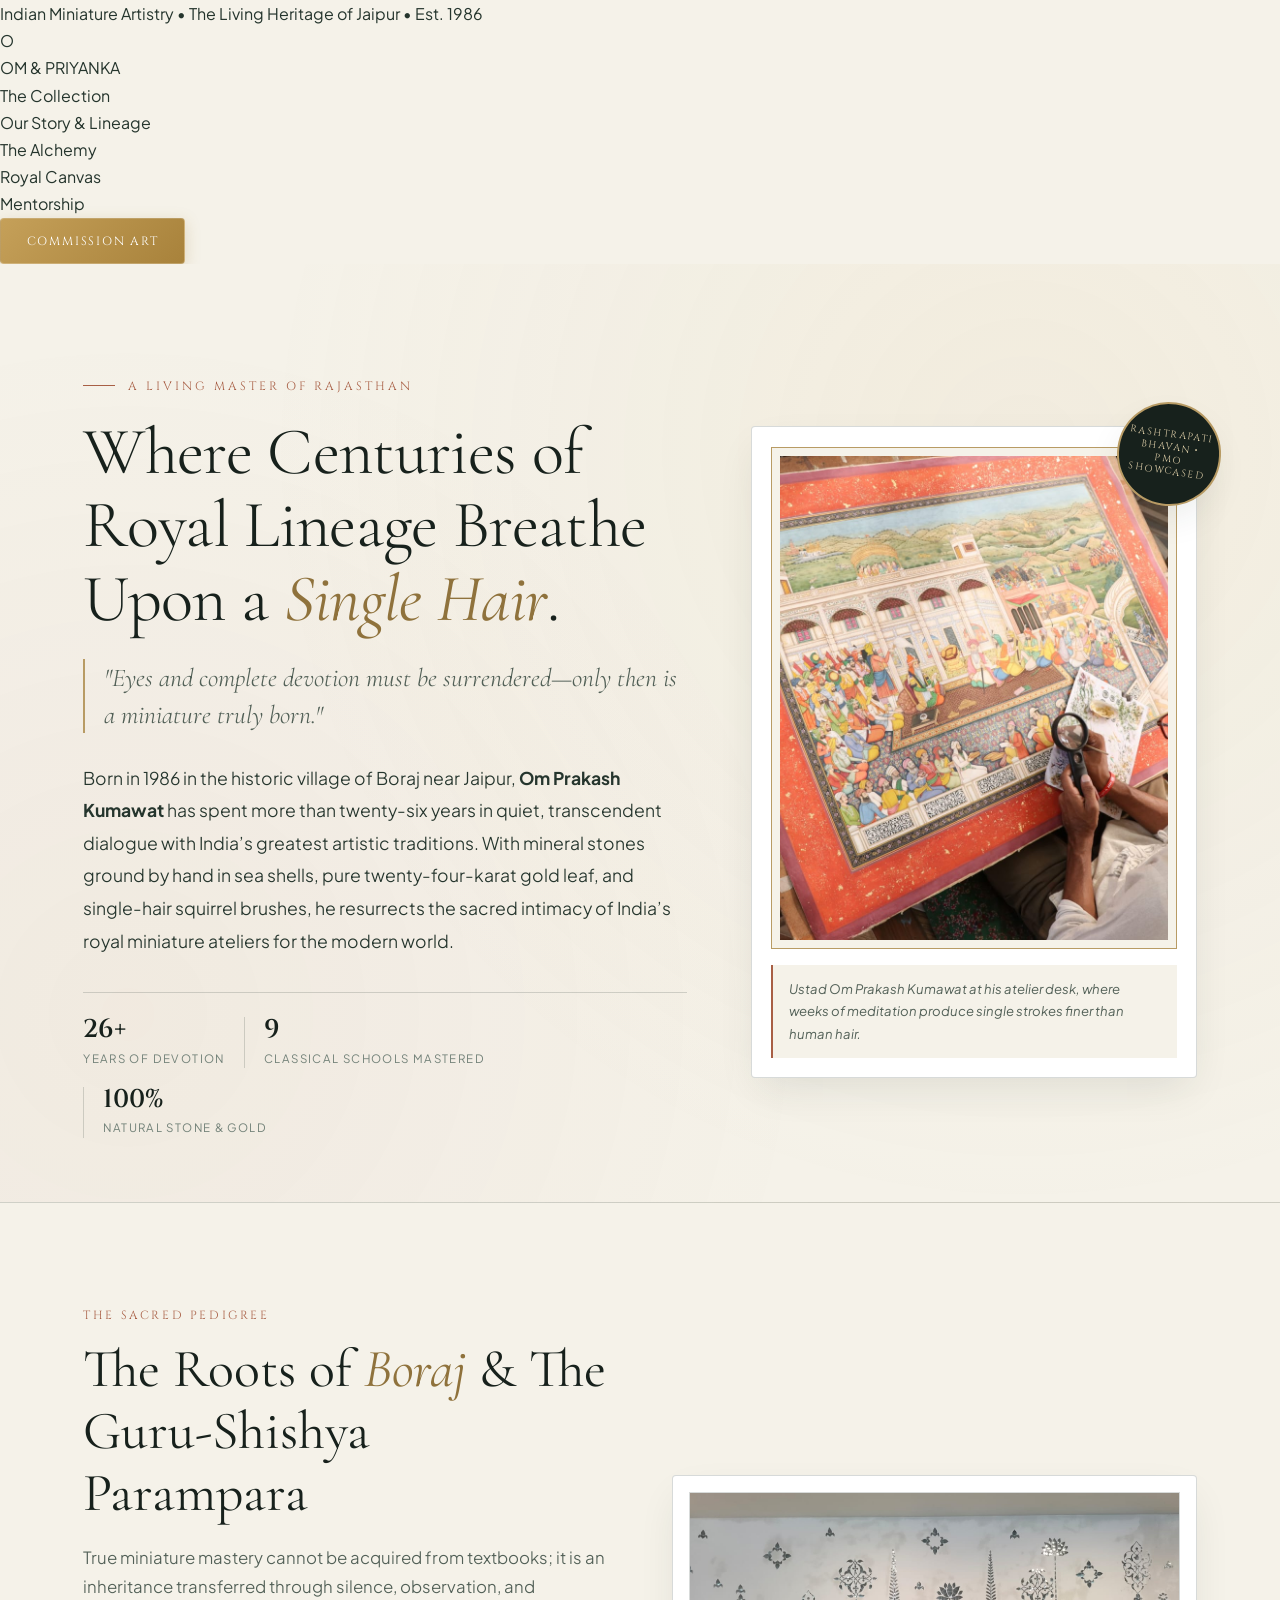
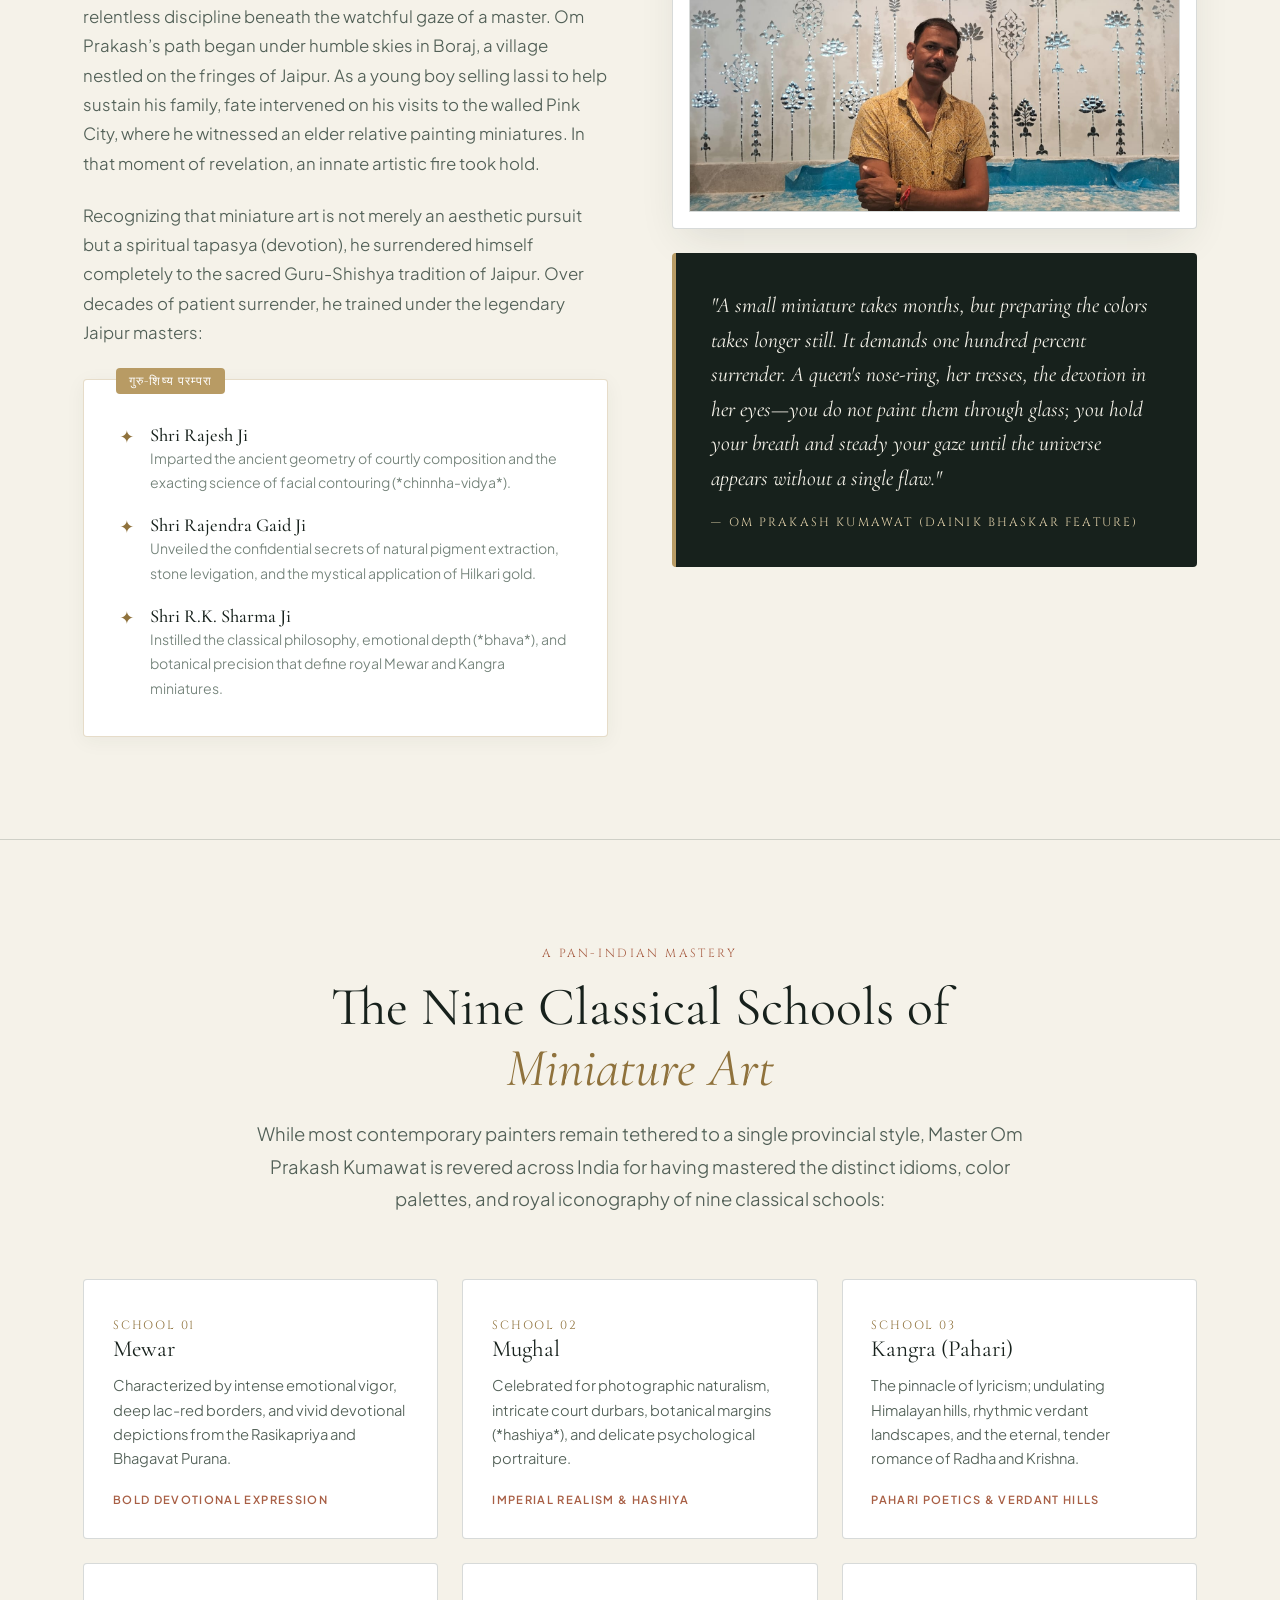
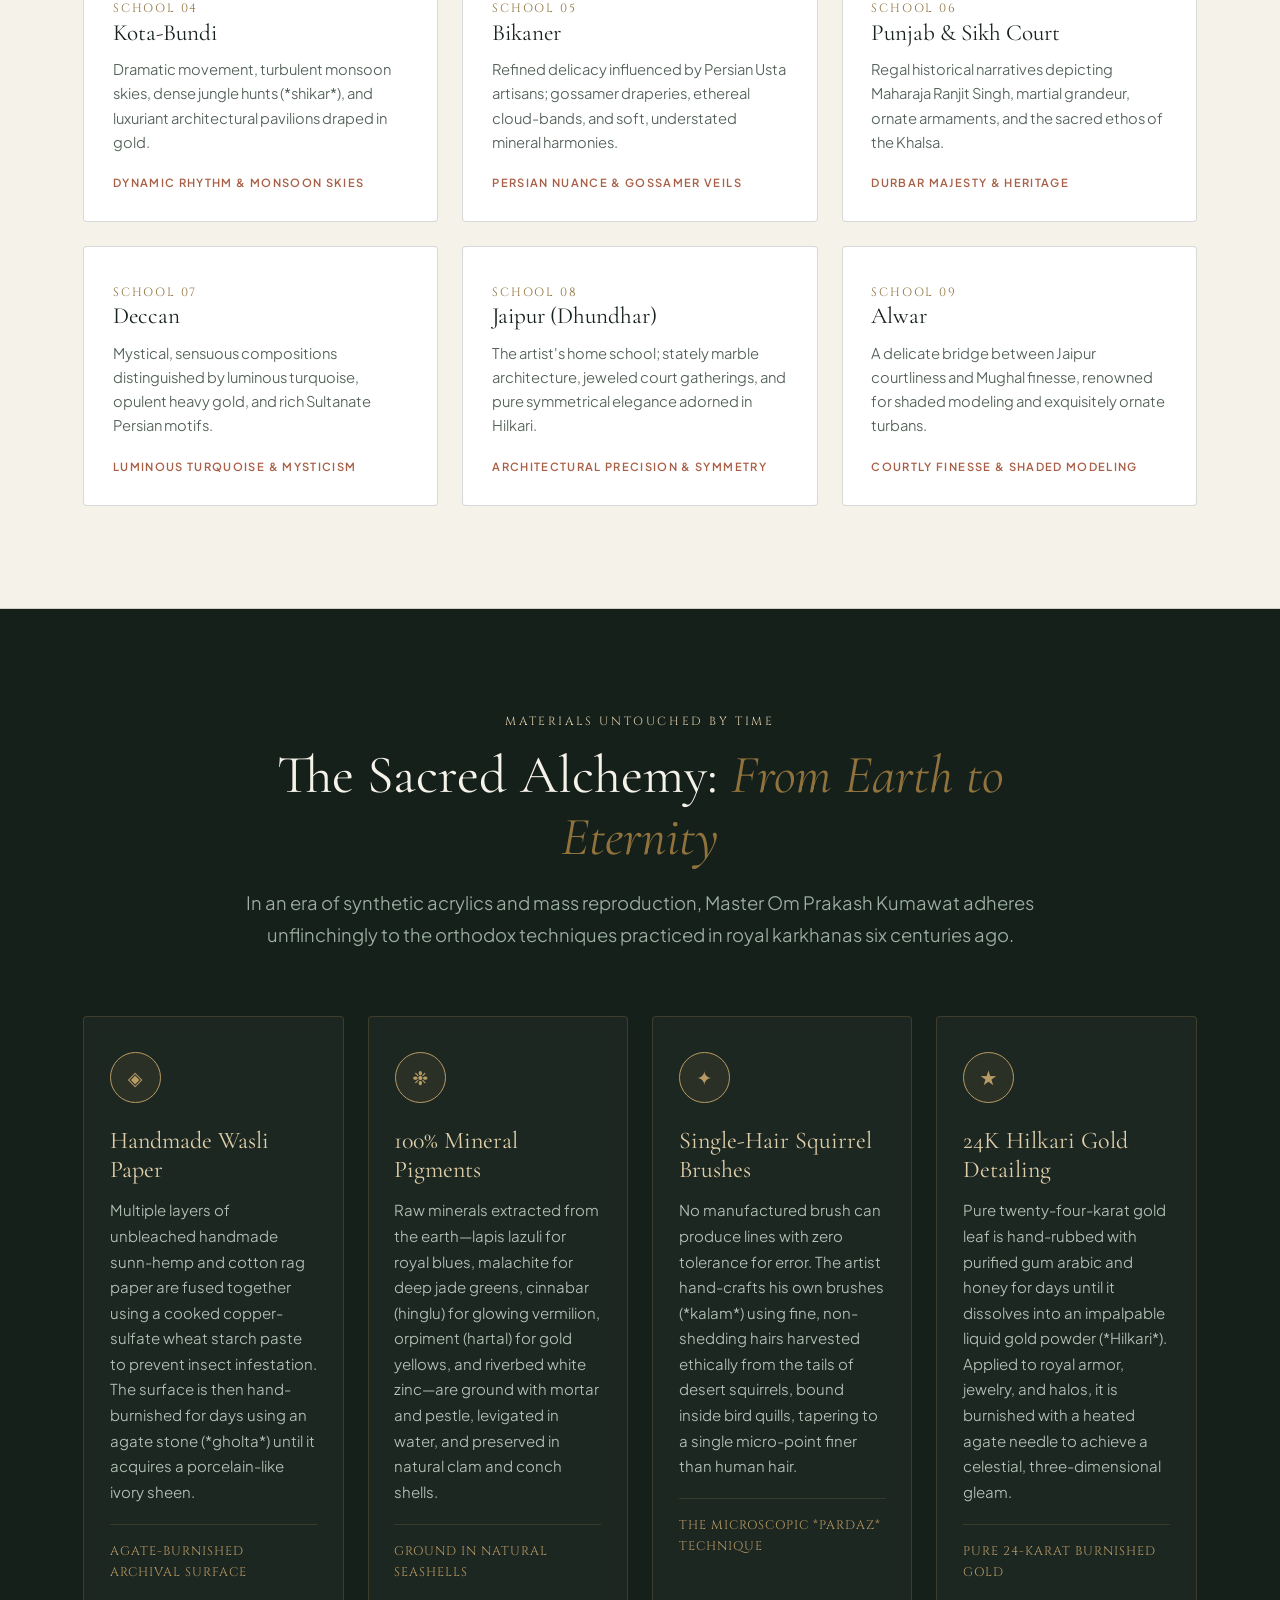
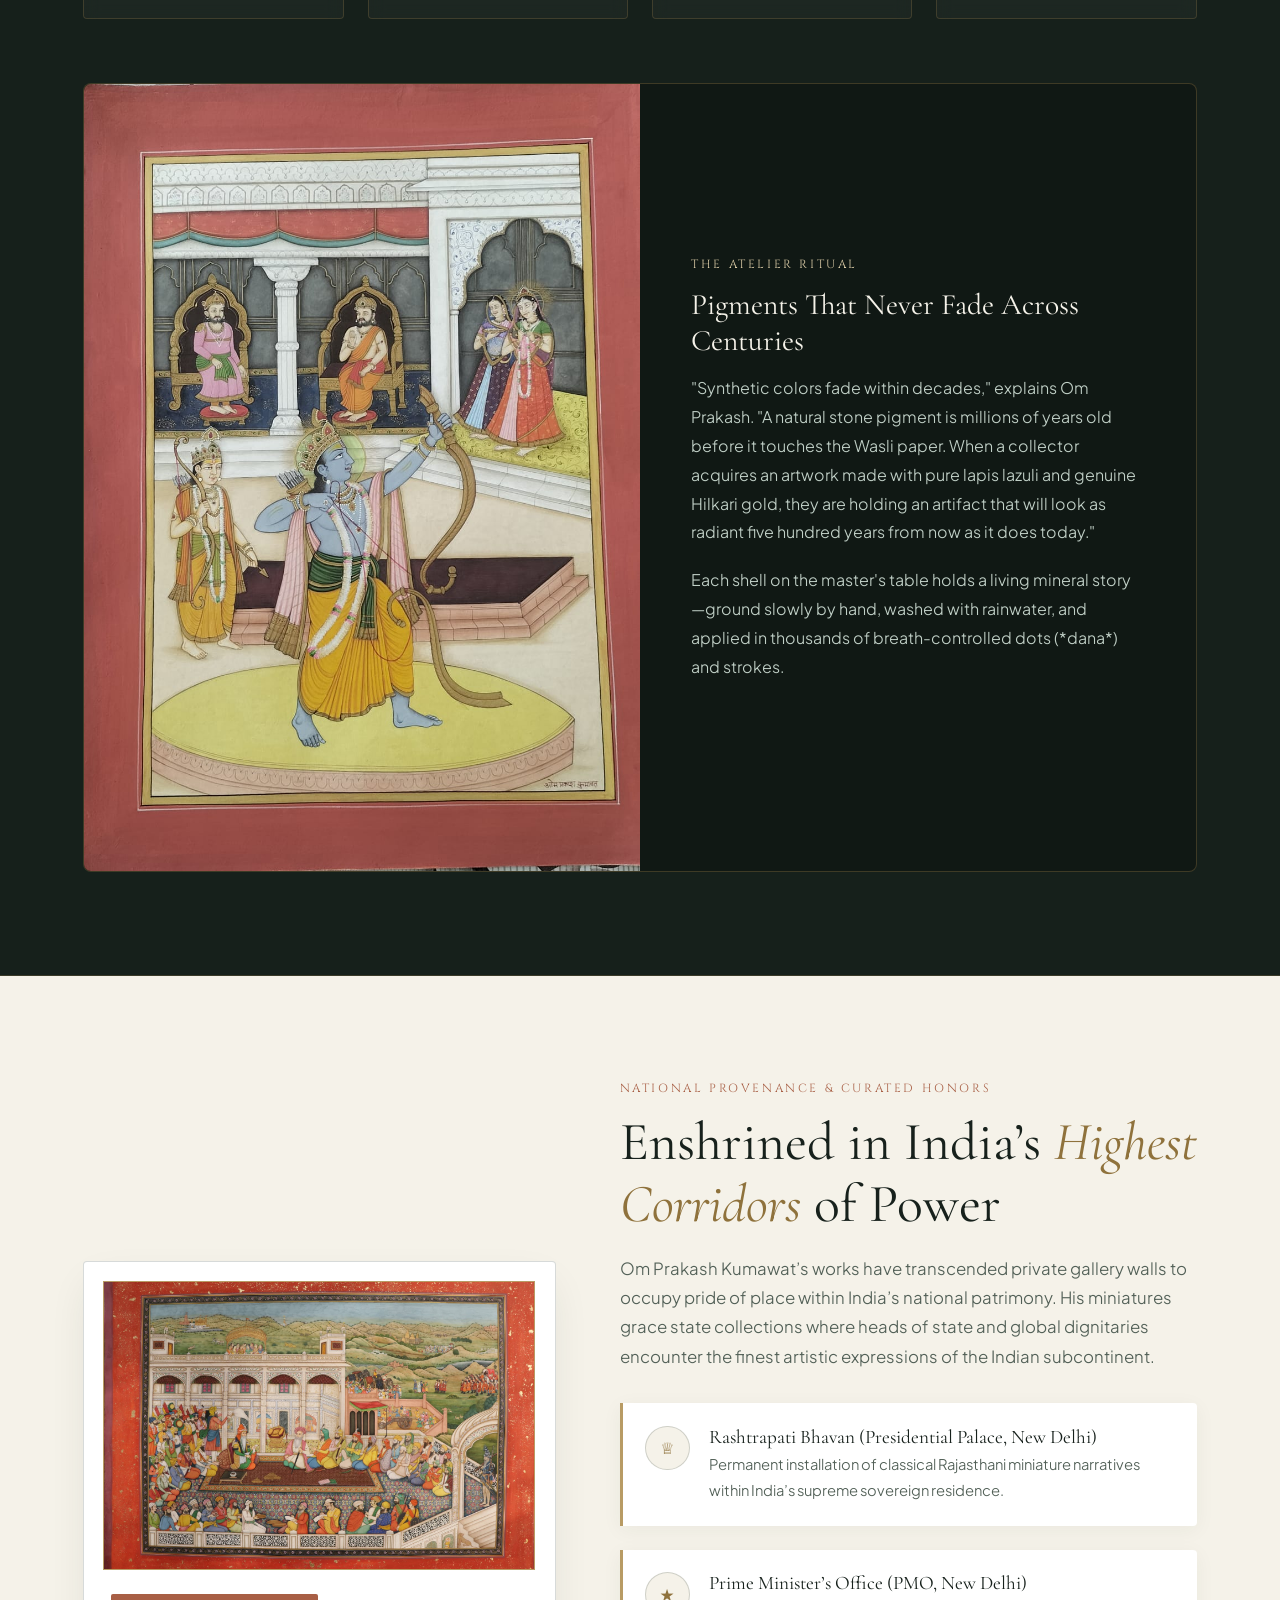
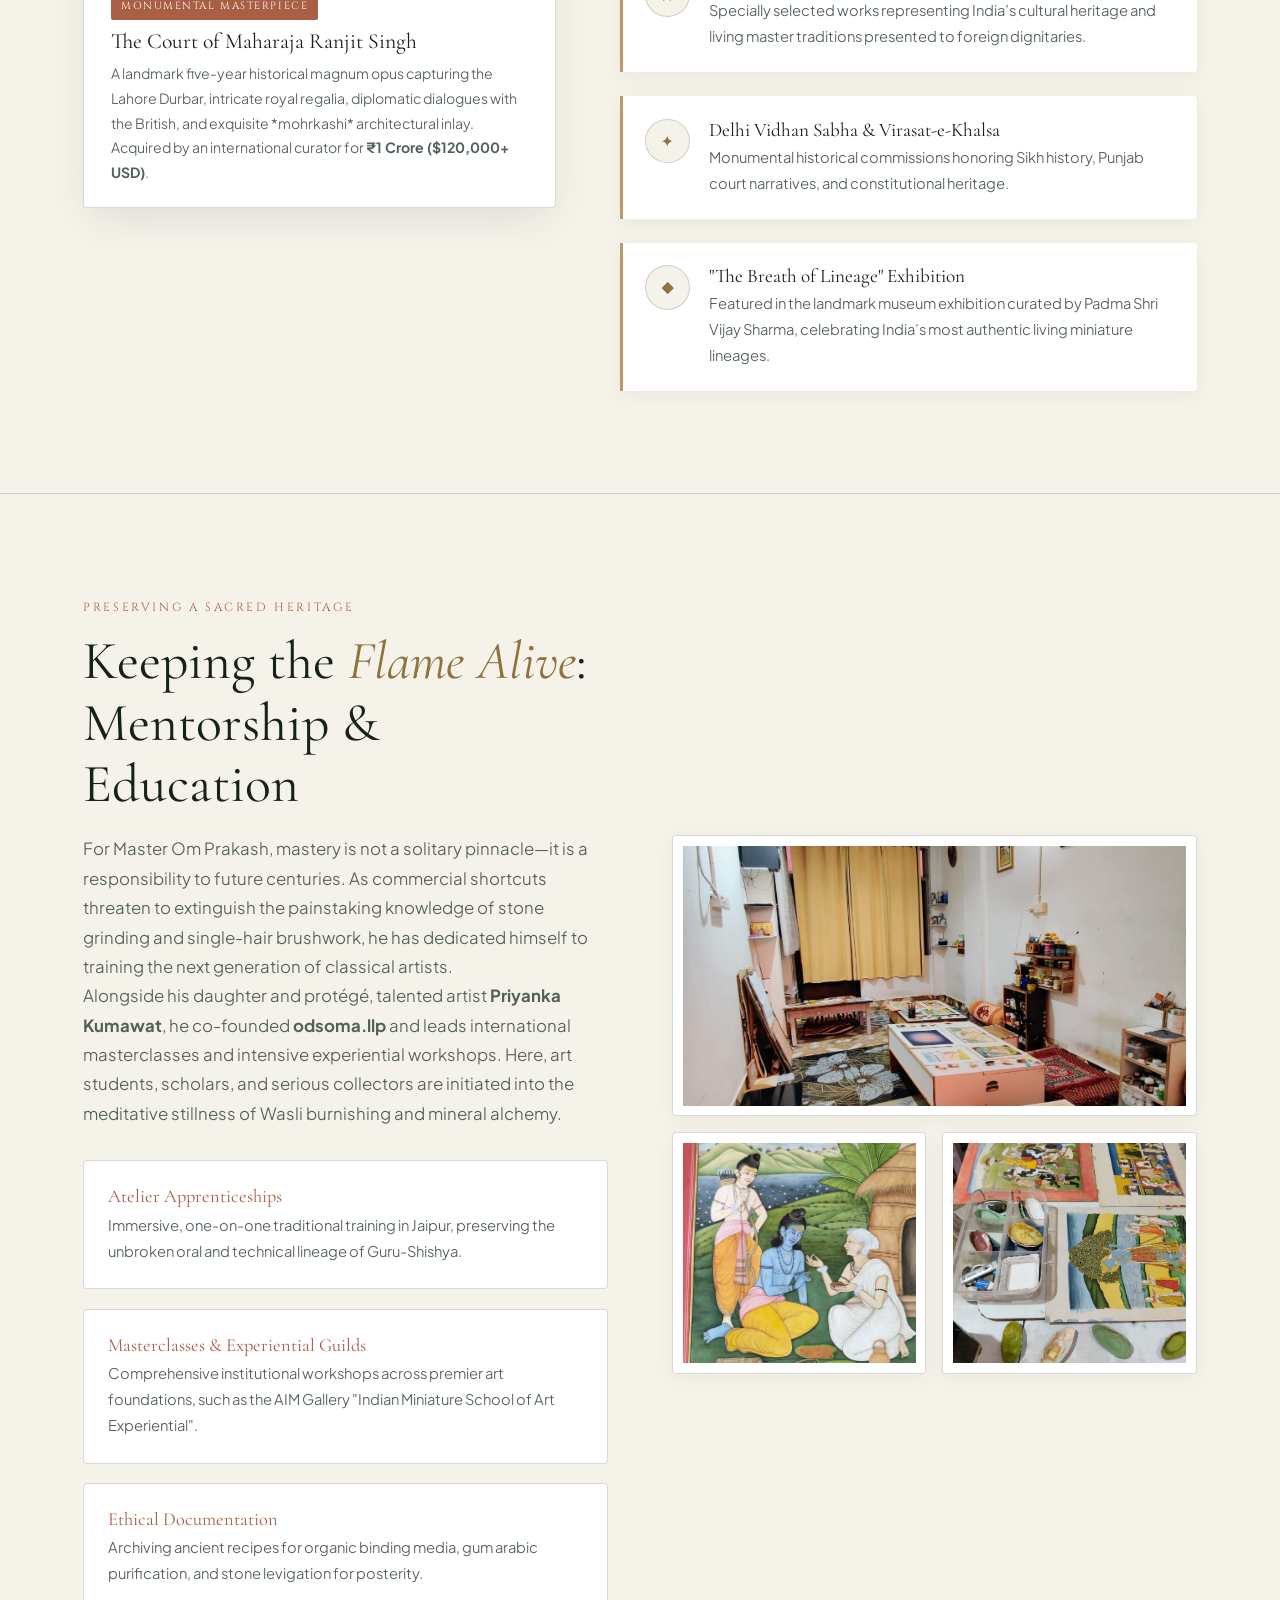
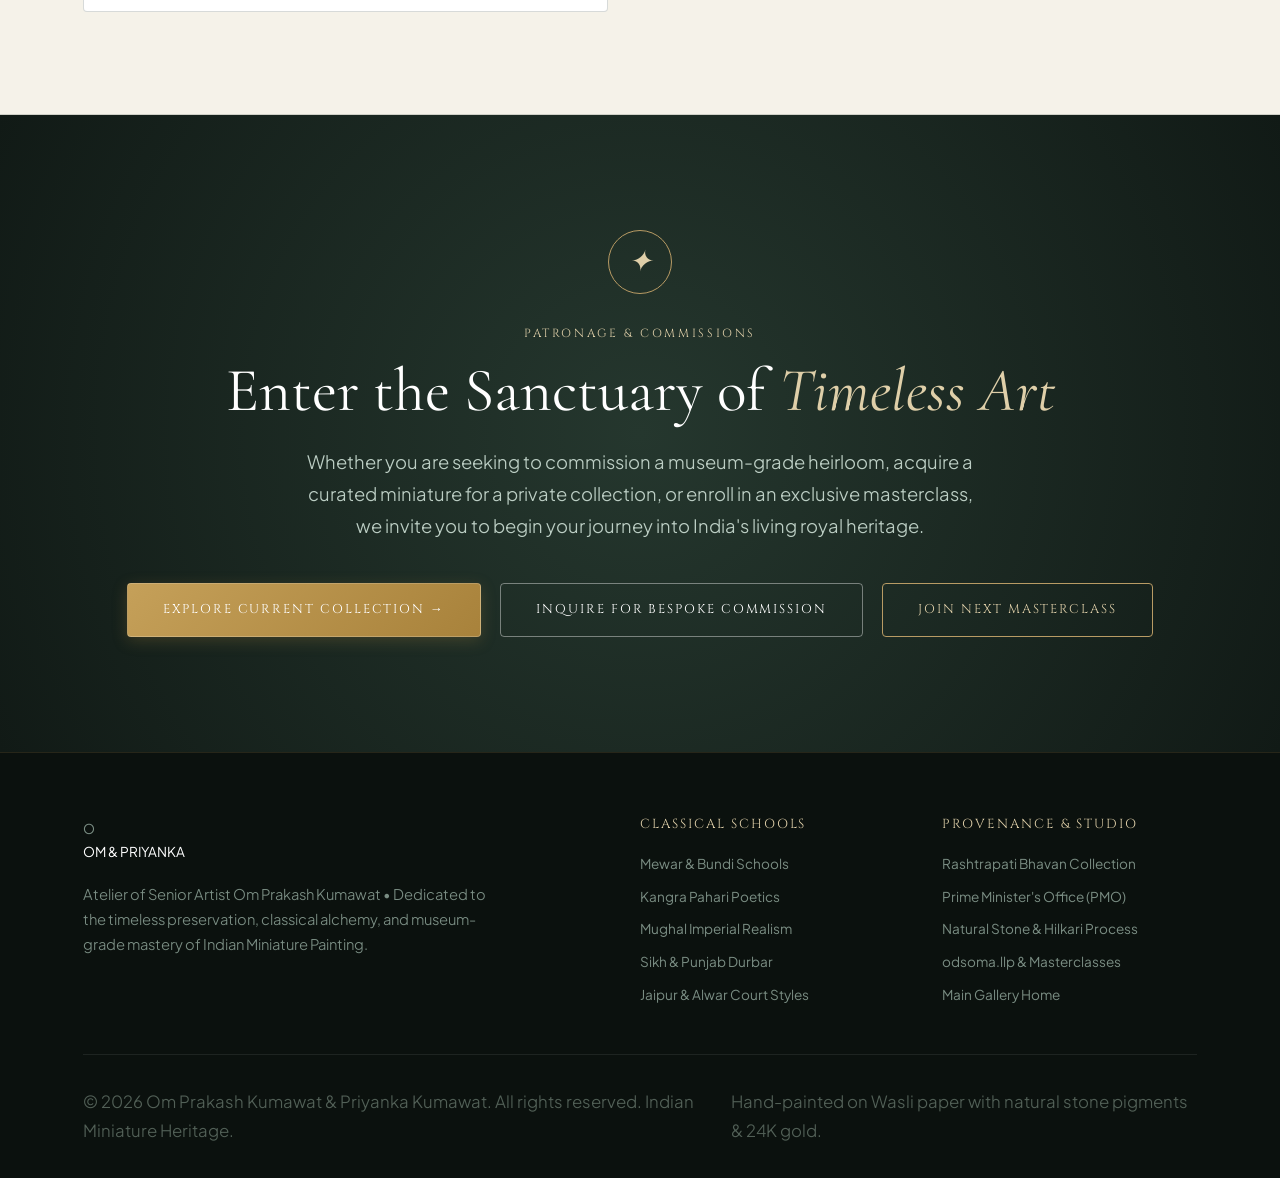
==== story.html @ a1e03dd7 "my first commit" ====
<!DOCTYPE html>
<html lang="en">

<head>
  <meta charset="UTF-8">
  <meta name="viewport" content="width=device-width, initial-scale=1.0">
  <meta name="theme-color" content="#1a2420">
  <title>The Artist's Journey — Master Om Prakash Kumawat | Indian Miniature Heritage</title>
  <meta name="description"
    content="Explore the life, lineage, and sacred alchemy of master miniature artist Om Prakash Kumawat. Over 26 years preserving India's royal schools across Rashtrapati Bhavan, the PMO, and global collections.">

  <!-- Preconnect and Google Fonts -->
  <link rel="preconnect" href="https://fonts.googleapis.com">
  <link rel="preconnect" href="https://fonts.gstatic.com" crossorigin>
  <link
    href="https://fonts.googleapis.com/css2?family=Cinzel:wght@400;500;600;700&family=Cormorant+Garamond:ital,wght@0,300;0,400;0,500;0,600;1,300;1,400;1,600&family=Plus+Jakarta+Sans:wght@300;400;500;600&display=swap"
    rel="stylesheet">

  <style>
    :root {
      color-scheme: light;
      --paper: #f5f2e9;
      --paper-deep: #ebe6d8;
      --paper-warm: #f5f2e9;
      --paper-cream: #ebe6d8;
      --paper-card: #FFFFFF;
      --ink: #25352d;
      --ink-rich: #17211c;
      --ink-soft: #526057;
      --ink-muted: #526057;
      --ink-subtle: #738279;
      --rust: #a85f45;
      --gold: #b89b64;
      --gold-dark: #8f723c;
      --gold-light: #dfcfa9;
      --gold-glow: rgba(184, 155, 100, 0.22);
      --vermilion: #C24A32;
      --lapis: #1C3354;
      --malachite: #2B4E3A;
      --line: rgba(37, 53, 45, .18);
      --line-gold: rgba(184, 155, 100, 0.35);
      --serif: "Iowan Old Style", "Palatino Linotype", "Book Antiqua", Georgia, serif;
      --sans: "Avenir Next", Avenir, "Segoe UI", sans-serif;
      --page-gutter: clamp(1.25rem, 6.5vw, 7rem);

      --font-display: "Cinzel", Georgia, serif;
      --font-serif: "Cormorant Garamond", "Times New Roman", Georgia, serif;
      --font-sans: "Avenir Next", Avenir, "Segoe UI", "Plus Jakarta Sans", system-ui, sans-serif;

      --container: 1220px;
      --gutter: clamp(1.25rem, 6.5vw, 7rem);
      --radius-sm: 4px;
      --radius-md: 8px;
      --radius-lg: 16px;
      --shadow-subtle: 0 4px 20px rgba(37, 53, 45, 0.05);
      --shadow-premium: 0 16px 40px -10px rgba(37, 53, 45, 0.12);
      --shadow-gold: 0 10px 30px -5px rgba(184, 155, 100, 0.25);
    }

    *,
    *::before,
    *::after {
      box-sizing: border-box;
      margin: 0;
      padding: 0;
    }

    html {
      scroll-behavior: smooth;
      background-color: var(--paper);
      color: var(--ink);
      font-size: 16px;
    }

    body {
      font-family: var(--font-sans);
      background-color: var(--paper);
      color: var(--ink);
      line-height: 1.7;
      -webkit-font-smoothing: antialiased;
      overflow-x: hidden;
      selection-background-color: var(--gold);
      selection-color: #fff;
    }

    ::selection {
      background: var(--gold-light);
      color: var(--ink-rich);
    }

    /* TYPOGRAPHY UTILITIES */
    h1,
    h2,
    h3,
    h4,
    .font-serif {
      font-family: var(--font-serif);
      font-weight: 400;
      line-height: 1.2;
      color: var(--ink-rich);
    }

    .font-display {
      font-family: var(--font-display);
      letter-spacing: 0.08em;
      text-transform: uppercase;
    }

    p {
      color: var(--ink-muted);
      font-size: 1.05rem;
      font-weight: 350;
      line-height: 1.75;
    }

    a {
      color: inherit;
      text-decoration: none;
      transition: all 0.3s cubic-bezier(0.16, 1, 0.3, 1);
    }

    /* HEADER & ANNOUNCEMENT (MATCHING INDEX.HTML EXACTLY) */
    .announcement {
      padding: .65rem 1rem;
      background: var(--ink);
      color: var(--paper);
      font-size: .62rem;
      letter-spacing: .19em;
      text-align: center;
      text-transform: uppercase;
      font-family: var(--sans);
    }

    .site-header {
      position: sticky;
      z-index: 100;
      top: 0;
      display: flex;
      min-height: 5.25rem;
      align-items: center;
      justify-content: space-between;
      padding: 0 var(--page-gutter);
      border-bottom: 1px solid var(--line);
      background: rgb(245 242 233 / 94%);
      backdrop-filter: blur(14px);
      -webkit-backdrop-filter: blur(14px);
    }

    .wordmark {
      display: inline-flex;
      align-items: center;
      gap: .7rem;
      font-family: var(--serif);
      font-size: 1.11rem;
      letter-spacing: .08em;
      white-space: nowrap;
      color: var(--ink);
    }

    .wordmark-mark {
      display: grid;
      width: 2.15rem;
      height: 2.15rem;
      place-items: center;
      border: 1px solid var(--gold);
      border-radius: 50%;
      color: var(--rust);
      font-size: .83rem;
      font-style: italic;
      letter-spacing: 0;
      background: transparent;
    }

    .wordmark amp {
      color: var(--rust);
      font-style: italic;
    }

    .nav-links {
      display: flex;
      align-items: center;
      gap: clamp(1.25rem, 3vw, 3.1rem);
    }

    .nav-links a {
      position: relative;
      padding: .5rem 0;
      color: var(--ink-soft);
      font-family: var(--sans);
      font-size: .68rem;
      letter-spacing: .14em;
      text-transform: uppercase;
      transition: color .25s ease;
      font-weight: 500;
    }

    .nav-links a::after {
      position: absolute;
      right: 0;
      bottom: .18rem;
      left: 0;
      height: 1px;
      background: var(--rust);
      content: "";
      transform: scaleX(0);
      transform-origin: right;
      transition: transform .3s ease;
    }

    .nav-links a:hover,
    .nav-links a.is-current {
      color: var(--rust);
    }

    .nav-links a:hover::after,
    .nav-links a.is-current::after {
      transform: scaleX(1);
      transform-origin: left;
    }

    .menu-toggle {
      display: none;
      width: 2.75rem;
      height: 2.75rem;
      align-items: center;
      justify-content: center;
      border: 1px solid var(--line);
      border-radius: 50%;
      background: transparent;
      cursor: pointer;
      color: var(--ink);
    }

    .menu-toggle svg {
      width: 1.15rem;
      height: 1.15rem;
    }

    .btn-gold {
      display: inline-flex;
      align-items: center;
      gap: 0.6rem;
      background: linear-gradient(135deg, #c5a059 0%, #a8823b 100%);
      color: #fff;
      padding: 0.75rem 1.6rem;
      font-family: var(--font-display);
      font-size: 0.75rem;
      letter-spacing: 0.15em;
      text-transform: uppercase;
      border-radius: var(--radius-sm);
      border: 1px solid rgba(255, 255, 255, 0.2);
      box-shadow: 0 4px 15px rgba(168, 130, 59, 0.25);
      cursor: pointer;
    }

    .btn-gold:hover {
      transform: translateY(-2px);
      box-shadow: 0 6px 20px rgba(168, 130, 59, 0.35);
      color: #fff;
    }

    .btn-outline {
      display: inline-flex;
      align-items: center;
      gap: 0.6rem;
      border: 1px solid var(--ink);
      color: var(--ink);
      padding: 0.75rem 1.6rem;
      font-family: var(--font-display);
      font-size: 0.75rem;
      letter-spacing: 0.15em;
      text-transform: uppercase;
      border-radius: var(--radius-sm);
      background: transparent;
      cursor: pointer;
    }

    .btn-outline:hover {
      background: var(--ink);
      color: var(--paper);
    }

    /* HERO SECTION */
    .hero-journey {
      position: relative;
      padding: clamp(4rem, 8vw, 7.5rem) var(--gutter) 4rem;
      background: radial-gradient(circle at 80% 20%, rgba(197, 160, 89, 0.08) 0%, transparent 60%),
        radial-gradient(circle at 10% 80%, rgba(163, 72, 50, 0.05) 0%, transparent 50%),
        var(--paper);
      border-bottom: 1px solid var(--line);
      overflow: hidden;
    }

    .hero-wrapper {
      max-width: var(--container);
      margin: 0 auto;
      display: grid;
      grid-template-columns: 1.15fr 0.85fr;
      gap: clamp(2.5rem, 5vw, 5.5rem);
      align-items: center;
    }

    .hero-eyebrow {
      display: inline-flex;
      align-items: center;
      gap: 0.8rem;
      font-family: var(--font-display);
      font-size: 0.75rem;
      letter-spacing: 0.25em;
      color: var(--rust);
      text-transform: uppercase;
      margin-bottom: 1.2rem;
    }

    .hero-eyebrow::before {
      content: "";
      width: 2rem;
      height: 1px;
      background: var(--rust);
    }

    .hero-heading {
      font-size: clamp(2.8rem, 5.2vw, 4.8rem);
      font-weight: 350;
      line-height: 1.1;
      letter-spacing: -0.01em;
      margin-bottom: 1.5rem;
      color: var(--ink-rich);
    }

    .hero-heading em {
      font-style: italic;
      font-weight: 400;
      color: var(--gold-dark);
      display: inline-block;
    }

    .hero-subhead {
      font-family: var(--font-serif);
      font-size: clamp(1.35rem, 2vw, 1.7rem);
      font-style: italic;
      color: var(--ink-muted);
      line-height: 1.45;
      margin-bottom: 1.8rem;
      border-left: 2px solid var(--gold);
      padding-left: 1.2rem;
    }

    .hero-intro {
      font-size: 1.1rem;
      line-height: 1.85;
      color: var(--ink);
      margin-bottom: 2.2rem;
    }

    .hero-badges {
      display: flex;
      flex-wrap: wrap;
      gap: 1.2rem;
      padding-top: 1.5rem;
      border-top: 1px solid var(--line);
    }

    .hero-badge-item {
      display: flex;
      flex-direction: column;
    }

    .hero-badge-num {
      font-family: var(--font-display);
      font-size: 1.6rem;
      font-weight: 600;
      color: var(--ink-rich);
      line-height: 1;
    }

    .hero-badge-label {
      font-size: 0.72rem;
      letter-spacing: 0.12em;
      text-transform: uppercase;
      color: var(--ink-subtle);
      margin-top: 0.35rem;
    }

    /* HERO VISUAL FRAME */
    .hero-visual {
      position: relative;
    }

    .hero-frame-outer {
      position: relative;
      padding: 1.2rem;
      background: #FFFFFF;
      box-shadow: var(--shadow-premium);
      border: 1px solid var(--line);
      border-radius: var(--radius-sm);
    }

    .hero-frame-inner {
      position: relative;
      border: 1px solid var(--gold);
      padding: 0.5rem;
      overflow: hidden;
      background: var(--paper-warm);
    }

    .hero-frame-inner img {
      width: 100%;
      height: auto;
      display: block;
      object-fit: cover;
      aspect-ratio: 4/5;
      transition: transform 0.8s cubic-bezier(0.16, 1, 0.3, 1);
    }

    .hero-frame-outer:hover .hero-frame-inner img {
      transform: scale(1.025);
    }

    .provenance-seal {
      position: absolute;
      top: -1.5rem;
      right: -1.5rem;
      width: 6.5rem;
      height: 6.5rem;
      border-radius: 50%;
      background: var(--ink-rich);
      color: var(--gold-light);
      display: flex;
      flex-direction: column;
      align-items: center;
      justify-content: center;
      text-align: center;
      box-shadow: var(--shadow-premium);
      border: 2px solid var(--gold);
      font-family: var(--font-display);
      font-size: 0.6rem;
      letter-spacing: 0.16em;
      text-transform: uppercase;
      padding: 0.5rem;
      line-height: 1.3;
      transform: rotate(8deg);
      z-index: 2;
    }

    .hero-caption-card {
      margin-top: 1rem;
      padding: 0.8rem 1rem;
      background: var(--paper-warm);
      border-left: 2px solid var(--rust);
      font-size: 0.82rem;
      color: var(--ink-muted);
      font-style: italic;
    }

    /* SECTION SCAFFOLDING */
    section {
      padding: clamp(4.5rem, 8vw, 7.5rem) var(--gutter);
      position: relative;
    }

    .container {
      max-width: var(--container);
      margin: 0 auto;
    }

    .section-header {
      margin-bottom: clamp(2.5rem, 5vw, 4.5rem);
      max-width: 800px;
    }

    .section-header.centered {
      margin-left: auto;
      margin-right: auto;
      text-align: center;
    }

    .section-eyebrow {
      font-family: var(--font-display);
      font-size: 0.74rem;
      letter-spacing: 0.22em;
      text-transform: uppercase;
      color: var(--rust);
      margin-bottom: 0.8rem;
      display: block;
    }

    .section-title {
      font-size: clamp(2.4rem, 4.2vw, 3.8rem);
      line-height: 1.15;
      color: var(--ink-rich);
      margin-bottom: 1.2rem;
    }

    .section-title em {
      font-style: italic;
      color: var(--gold-dark);
    }

    .section-lead {
      font-size: 1.15rem;
      color: var(--ink-muted);
      line-height: 1.75;
    }

    /* 1. ROOTS & LINEAGE (GURU-SHISHYA) */
    .roots-section {
      background: var(--paper-warm);
      border-bottom: 1px solid var(--line);
    }

    .lineage-grid {
      display: grid;
      grid-template-columns: 1fr 1fr;
      gap: clamp(2.5rem, 5vw, 5rem);
      align-items: center;
    }

    .lineage-content p {
      margin-bottom: 1.4rem;
      font-size: 1.05rem;
    }

    .guru-scroll {
      background: #FFFFFF;
      padding: 2.2rem;
      border: 1px solid var(--line-gold);
      border-radius: var(--radius-sm);
      box-shadow: var(--shadow-subtle);
      margin-top: 2rem;
      position: relative;
    }

    .guru-scroll::before {
      content: "गुरु-शिष्य परम्परा";
      position: absolute;
      top: -0.75rem;
      left: 2rem;
      background: var(--gold);
      color: #fff;
      padding: 0.2rem 0.8rem;
      font-size: 0.72rem;
      letter-spacing: 0.1em;
      font-family: var(--font-display);
      border-radius: var(--radius-sm);
    }

    .guru-list {
      list-style: none;
      display: flex;
      flex-direction: column;
      gap: 1.2rem;
      margin-top: 0.5rem;
    }

    .guru-item {
      display: flex;
      align-items: flex-start;
      gap: 1rem;
    }

    .guru-icon {
      color: var(--gold-dark);
      font-size: 1.1rem;
      line-height: 1.4;
    }

    .guru-item h4 {
      font-size: 1.15rem;
      color: var(--ink-rich);
      font-weight: 500;
    }

    .guru-item p {
      font-size: 0.88rem;
      margin-bottom: 0;
      color: var(--ink-subtle);
    }

    .lineage-visual {
      display: grid;
      grid-template-columns: 1fr;
      gap: 1.5rem;
    }

    .lineage-card {
      background: #FFFFFF;
      border: 1px solid var(--line);
      padding: 1rem;
      box-shadow: var(--shadow-premium);
      border-radius: var(--radius-sm);
    }

    .lineage-card img {
      width: 100%;
      height: 320px;
      object-fit: cover;
      display: block;
      border: 1px solid var(--line);
    }

    .quote-box {
      background: var(--ink-rich);
      color: var(--paper-warm);
      padding: 2.2rem;
      border-radius: var(--radius-sm);
      position: relative;
      border-left: 4px solid var(--gold);
    }

    .quote-box blockquote {
      font-family: var(--font-serif);
      font-size: 1.35rem;
      font-style: italic;
      line-height: 1.6;
      color: var(--paper);
      margin-bottom: 1rem;
    }

    .quote-box cite {
      font-family: var(--font-display);
      font-size: 0.75rem;
      letter-spacing: 0.18em;
      text-transform: uppercase;
      color: var(--gold-light);
      display: block;
      font-style: normal;
    }

    /* 2. THE 9 CLASSICAL SCHOOLS CURATION */
    .schools-section {
      background: var(--paper);
      border-bottom: 1px solid var(--line);
    }

    .schools-mosaic {
      display: grid;
      grid-template-columns: repeat(3, 1fr);
      gap: 1.5rem;
    }

    .school-card {
      background: #FFFFFF;
      padding: 1.8rem;
      border: 1px solid var(--line);
      border-radius: var(--radius-sm);
      transition: all 0.4s ease;
      position: relative;
      display: flex;
      flex-direction: column;
      justify-content: space-between;
    }

    .school-card:hover {
      border-color: var(--gold);
      transform: translateY(-4px);
      box-shadow: var(--shadow-subtle);
    }

    .school-num {
      font-family: var(--font-display);
      font-size: 0.75rem;
      color: var(--gold-dark);
      letter-spacing: 0.15em;
      margin-bottom: 0.5rem;
    }

    .school-card h3 {
      font-size: 1.45rem;
      color: var(--ink-rich);
      margin-bottom: 0.6rem;
    }

    .school-card p {
      font-size: 0.92rem;
      line-height: 1.65;
    }

    .school-tag {
      margin-top: 1.2rem;
      display: inline-block;
      font-size: 0.7rem;
      letter-spacing: 0.12em;
      text-transform: uppercase;
      font-weight: 600;
      color: var(--rust);
    }

    /* 3. ALCHEMY OF THE CRAFT */
    .alchemy-section {
      background: #16201B;
      color: var(--paper-warm);
      border-bottom: 1px solid rgba(197, 160, 89, 0.2);
    }

    .alchemy-section .section-title {
      color: var(--paper);
    }

    .alchemy-section .section-lead {
      color: #9DB0A5;
    }

    .alchemy-grid {
      display: grid;
      grid-template-columns: repeat(4, 1fr);
      gap: 1.5rem;
      margin-top: 3.5rem;
    }

    .alchemy-card {
      background: rgba(255, 255, 255, 0.03);
      border: 1px solid rgba(197, 160, 89, 0.2);
      padding: 2.2rem 1.6rem;
      border-radius: var(--radius-sm);
      position: relative;
      backdrop-filter: blur(8px);
      transition: all 0.4s ease;
    }

    .alchemy-card:hover {
      background: rgba(255, 255, 255, 0.06);
      border-color: var(--gold);
      transform: translateY(-5px);
    }

    .alchemy-glyph {
      width: 3.2rem;
      height: 3.2rem;
      border: 1px solid var(--gold);
      border-radius: 50%;
      display: grid;
      place-items: center;
      margin-bottom: 1.5rem;
      color: var(--gold);
      font-size: 1.2rem;
      background: rgba(197, 160, 89, 0.08);
    }

    .alchemy-card h3 {
      color: var(--gold-light);
      font-size: 1.5rem;
      margin-bottom: 0.8rem;
    }

    .alchemy-card p {
      color: #B2C2B8;
      font-size: 0.94rem;
      line-height: 1.7;
    }

    .alchemy-highlight {
      margin-top: 1.2rem;
      padding-top: 1rem;
      border-top: 1px solid rgba(197, 160, 89, 0.15);
      font-size: 0.78rem;
      color: var(--gold);
      letter-spacing: 0.08em;
      text-transform: uppercase;
      font-family: var(--font-display);
    }

    /* PROCESS SPOTLIGHT BANNER */
    .process-banner {
      margin-top: 4rem;
      background: rgba(0, 0, 0, 0.25);
      border: 1px solid rgba(197, 160, 89, 0.25);
      border-radius: var(--radius-md);
      overflow: hidden;
      display: grid;
      grid-template-columns: 1fr 1fr;
    }

    .process-banner-img {
      position: relative;
    }

    .process-banner-img img {
      width: 100%;
      height: 100%;
      min-height: 340px;
      object-fit: cover;
      display: block;
    }

    .process-banner-text {
      padding: clamp(2rem, 4vw, 3.5rem);
      display: flex;
      flex-direction: column;
      justify-content: center;
    }

    .process-banner-text h3 {
      color: var(--paper);
      font-size: 1.85rem;
      margin-bottom: 1rem;
    }

    .process-banner-text p {
      color: #C1D0C7;
      font-size: 1rem;
      line-height: 1.8;
      margin-bottom: 1.2rem;
    }

    /* 4. THE ROYAL CANVAS & RECOGNITION */
    .provenance-section {
      background: var(--paper);
      border-bottom: 1px solid var(--line);
    }

    .canvas-layout {
      display: grid;
      grid-template-columns: 0.9fr 1.1fr;
      gap: clamp(2.5rem, 5vw, 4.5rem);
      align-items: center;
    }

    .monumental-card {
      background: #FFFFFF;
      padding: 1.2rem;
      border: 1px solid var(--line);
      box-shadow: var(--shadow-premium);
      border-radius: var(--radius-sm);
    }

    .monumental-card img {
      width: 100%;
      height: auto;
      display: block;
      border: 1px solid var(--gold);
    }

    .monumental-meta {
      padding: 1.2rem 0.5rem 0.2rem;
    }

    .monumental-badge {
      display: inline-block;
      background: var(--rust);
      color: #FFFFFF;
      font-family: var(--font-display);
      font-size: 0.65rem;
      letter-spacing: 0.15em;
      padding: 0.25rem 0.6rem;
      text-transform: uppercase;
      border-radius: 2px;
      margin-bottom: 0.6rem;
    }

    .monumental-title {
      font-size: 1.35rem;
      color: var(--ink-rich);
      margin-bottom: 0.4rem;
    }

    .monumental-desc {
      font-size: 0.88rem;
      color: var(--ink-muted);
    }

    .venues-list {
      display: flex;
      flex-direction: column;
      gap: 1.5rem;
      margin-top: 2rem;
    }

    .venue-card {
      display: grid;
      grid-template-columns: auto 1fr;
      gap: 1.2rem;
      padding: 1.4rem;
      background: #FFFFFF;
      border-left: 3px solid var(--gold);
      border-radius: 0 var(--radius-sm) var(--radius-sm) 0;
      box-shadow: var(--shadow-subtle);
    }

    .venue-icon {
      width: 2.8rem;
      height: 2.8rem;
      background: var(--paper-warm);
      border: 1px solid var(--line);
      border-radius: 50%;
      display: grid;
      place-items: center;
      color: var(--gold-dark);
      font-size: 1rem;
    }

    .venue-card h4 {
      font-size: 1.2rem;
      color: var(--ink-rich);
      margin-bottom: 0.2rem;
    }

    .venue-card p {
      font-size: 0.92rem;
      margin-bottom: 0;
    }

    /* 5. KEEPING THE FLAME ALIVE (MENTORSHIP) */
    .legacy-section {
      background: var(--paper-warm);
      border-bottom: 1px solid var(--line);
    }

    .legacy-grid {
      display: grid;
      grid-template-columns: 1fr 1fr;
      gap: clamp(2.5rem, 5vw, 4.5rem);
      align-items: center;
    }

    .legacy-pillars {
      display: flex;
      flex-direction: column;
      gap: 1.2rem;
      margin-top: 2rem;
    }

    .pillar-box {
      padding: 1.5rem;
      background: #FFFFFF;
      border: 1px solid var(--line);
      border-radius: var(--radius-sm);
    }

    .pillar-box h4 {
      font-size: 1.15rem;
      color: var(--rust);
      margin-bottom: 0.35rem;
    }

    .pillar-box p {
      font-size: 0.92rem;
      margin-bottom: 0;
    }

    .legacy-gallery {
      display: grid;
      grid-template-columns: 1fr 1fr;
      gap: 1rem;
    }

    .legacy-img-frame {
      background: #fff;
      padding: 0.6rem;
      border: 1px solid var(--line);
      box-shadow: var(--shadow-subtle);
      border-radius: var(--radius-sm);
    }

    .legacy-img-frame img {
      width: 100%;
      height: 220px;
      object-fit: cover;
      display: block;
    }

    .legacy-img-frame.span-two {
      grid-column: span 2;
    }

    .legacy-img-frame.span-two img {
      height: 260px;
    }

    /* 6. CALL TO ACTION */
    .cta-sanctuary {
      background: radial-gradient(circle at 50% 50%, #25372E 0%, #111A16 100%);
      color: #FFFFFF;
      text-align: center;
      padding: clamp(5rem, 9vw, 8.5rem) var(--gutter);
      position: relative;
    }

    .cta-crest {
      width: 4rem;
      height: 4rem;
      border: 1px solid var(--gold);
      border-radius: 50%;
      margin: 0 auto 1.8rem;
      display: grid;
      place-items: center;
      color: var(--gold-light);
      font-family: var(--font-serif);
      font-size: 1.8rem;
      font-style: italic;
    }

    .cta-sanctuary h2 {
      font-size: clamp(2.6rem, 4.8vw, 4.4rem);
      color: #FFFFFF;
      margin-bottom: 1.2rem;
      line-height: 1.15;
    }

    .cta-sanctuary h2 em {
      color: var(--gold-light);
      font-style: italic;
    }

    .cta-sanctuary p {
      max-width: 680px;
      margin: 0 auto 2.5rem;
      color: #BCCEC4;
      font-size: 1.15rem;
    }

    .cta-actions {
      display: flex;
      flex-wrap: wrap;
      justify-content: center;
      gap: 1.2rem;
    }

    .cta-actions .btn-gold {
      padding: 0.95rem 2.2rem;
      font-size: 0.8rem;
    }

    .cta-actions .btn-outline {
      border-color: rgba(255, 255, 255, 0.4);
      color: #FFFFFF;
      padding: 0.95rem 2.2rem;
      font-size: 0.8rem;
    }

    .cta-actions .btn-outline:hover {
      background: #FFFFFF;
      color: var(--ink-rich);
    }

    /* FOOTER */
    .master-footer {
      background: #0B110E;
      color: #7A8D83;
      padding: 4rem var(--gutter) 2rem;
      font-size: 0.85rem;
      border-top: 1px solid rgba(197, 160, 89, 0.15);
    }

    .footer-top {
      max-width: var(--container);
      margin: 0 auto;
      display: grid;
      grid-template-columns: 2fr 1fr 1fr;
      gap: 3rem;
      padding-bottom: 3rem;
      border-bottom: 1px solid rgba(255, 255, 255, 0.08);
    }

    .footer-col h4 {
      font-family: var(--font-display);
      font-size: 0.82rem;
      letter-spacing: 0.15em;
      color: var(--gold-light);
      text-transform: uppercase;
      margin-bottom: 1.2rem;
    }

    .footer-links {
      list-style: none;
      display: flex;
      flex-direction: column;
      gap: 0.6rem;
    }

    .footer-links a:hover {
      color: #fff;
    }

    .footer-bottom {
      max-width: var(--container);
      margin: 2rem auto 0;
      display: flex;
      align-items: center;
      justify-content: space-between;
      font-size: 0.78rem;
      color: #55665D;
    }

    /* RESPONSIVE DESIGN */
    @media (max-width: 1024px) {

      .hero-wrapper,
      .lineage-grid,
      .canvas-layout,
      .legacy-grid {
        grid-template-columns: 1fr;
      }

      .schools-mosaic {
        grid-template-columns: repeat(2, 1fr);
      }

      .alchemy-grid {
        grid-template-columns: repeat(2, 1fr);
      }

      .process-banner {
        grid-template-columns: 1fr;
      }

      .footer-top {
        grid-template-columns: 1fr;
      }
    }

    @media (max-width: 640px) {
      .schools-mosaic {
        grid-template-columns: 1fr;
      }

      .alchemy-grid {
        grid-template-columns: 1fr;
      }

      .legacy-gallery {
        grid-template-columns: 1fr;
      }

      .legacy-img-frame.span-two {
        grid-column: span 1;
      }

      .nav-menu {
        display: none;
      }

      .hero-heading {
        font-size: 2.4rem;
      }
    }
  </style>
</head>

<body>

  <!-- Top Announcement / Curator Banner -->
  <div class="top-curator-bar">
    Indian Miniature Artistry &bull; The Living Heritage of Jaipur &bull; Est. 1986
  </div>

  <!-- Main Navigation -->
  <header class="site-nav">
    <div class="nav-inner">
      <a href="index.html" class="brand" aria-label="Return to Om and Priyanka Home">
        <span class="brand-crest" aria-hidden="true">O</span>
        <div class="brand-title">OM <span>&amp;</span> PRIYANKA</div>
      </a>
      <nav aria-label="Page Navigation">
        <ul class="nav-menu">
          <li><a href="index.html#collection" class="nav-link">The Collection</a></li>
          <li><a href="story.html" class="nav-link active">Our Story &amp; Lineage</a></li>
          <li><a href="#alchemy" class="nav-link">The Alchemy</a></li>
          <li><a href="#provenance" class="nav-link">Royal Canvas</a></li>
          <li><a href="#mentorship" class="nav-link">Mentorship</a></li>
          <li><a href="#inquire" class="btn-gold">Commission Art</a></li>
        </ul>
      </nav>
    </div>
  </header>

  <main>
    <!-- HERO SECTION -->
    <section class="hero-journey" id="hero">
      <div class="hero-wrapper">
        <div class="hero-text-block">
          <span class="hero-eyebrow">A Living Master of Rajasthan</span>
          <h1 class="hero-heading">Where Centuries of Royal Lineage Breathe Upon a <em>Single Hair</em>.</h1>
          <p class="hero-subhead">"Eyes and complete devotion must be surrendered—only then is a miniature truly born."
          </p>
          <p class="hero-intro">
            Born in 1986 in the historic village of Boraj near Jaipur, <strong>Om Prakash Kumawat</strong> has spent
            more than twenty-six years in quiet, transcendent dialogue with India’s greatest artistic traditions. With
            mineral stones ground by hand in sea shells, pure twenty-four-karat gold leaf, and single-hair squirrel
            brushes, he resurrects the sacred intimacy of India’s royal miniature ateliers for the modern world.
          </p>
          <div class="hero-badges">
            <div class="hero-badge-item">
              <span class="hero-badge-num">26+</span>
              <span class="hero-badge-label">Years of Devotion</span>
            </div>
            <div class="hero-badge-item" style="border-left: 1px solid var(--line); padding-left: 1.2rem;">
              <span class="hero-badge-num">9</span>
              <span class="hero-badge-label">Classical Schools Mastered</span>
            </div>
            <div class="hero-badge-item" style="border-left: 1px solid var(--line); padding-left: 1.2rem;">
              <span class="hero-badge-num">100%</span>
              <span class="hero-badge-label">Natural Stone &amp; Gold</span>
            </div>
          </div>
        </div>

        <div class="hero-visual">
          <div class="provenance-seal">
            <span>Rashtrapati<br>Bhavan &bull; PMO<br>Showcased</span>
          </div>
          <div class="hero-frame-outer">
            <div class="hero-frame-inner">
              <img src="images/image2.jpeg"
                alt="Master Om Prakash Kumawat observing an intricate miniature artwork in his studio" loading="eager">
            </div>
            <div class="hero-caption-card">
              Ustad Om Prakash Kumawat at his atelier desk, where weeks of meditation produce single strokes finer than
              human hair.
            </div>
          </div>
        </div>
      </div>
    </section>

    <!-- SECTION 1: ROOTS & LINEAGE (GURU-SHISHYA PARAMPARA) -->
    <section class="roots-section" id="lineage">
      <div class="container">
        <div class="lineage-grid">
          <div class="lineage-content">
            <span class="section-eyebrow">The Sacred Pedigree</span>
            <h2 class="section-title">The Roots of <em>Boraj</em> &amp; The Guru-Shishya Parampara</h2>
            <p>
              True miniature mastery cannot be acquired from textbooks; it is an inheritance transferred through
              silence, observation, and relentless discipline beneath the watchful gaze of a master. Om Prakash’s path
              began under humble skies in Boraj, a village nestled on the fringes of Jaipur. As a young boy selling
              lassi to help sustain his family, fate intervened on his visits to the walled Pink City, where he
              witnessed an elder relative painting miniatures. In that moment of revelation, an innate artistic fire
              took hold.
            </p>
            <p>
              Recognizing that miniature art is not merely an aesthetic pursuit but a spiritual tapasya (devotion), he
              surrendered himself completely to the sacred Guru-Shishya tradition of Jaipur. Over decades of patient
              surrender, he trained under the legendary Jaipur masters:
            </p>

            <div class="guru-scroll">
              <ul class="guru-list">
                <li class="guru-item">
                  <span class="guru-icon">&#10022;</span>
                  <div>
                    <h4>Shri Rajesh Ji</h4>
                    <p>Imparted the ancient geometry of courtly composition and the exacting science of facial
                      contouring (*chinnha-vidya*).</p>
                  </div>
                </li>
                <li class="guru-item">
                  <span class="guru-icon">&#10022;</span>
                  <div>
                    <h4>Shri Rajendra Gaid Ji</h4>
                    <p>Unveiled the confidential secrets of natural pigment extraction, stone levigation, and the
                      mystical application of Hilkari gold.</p>
                  </div>
                </li>
                <li class="guru-item">
                  <span class="guru-icon">&#10022;</span>
                  <div>
                    <h4>Shri R.K. Sharma Ji</h4>
                    <p>Instilled the classical philosophy, emotional depth (*bhava*), and botanical precision that
                      define royal Mewar and Kangra miniatures.</p>
                  </div>
                </li>
              </ul>
            </div>
          </div>

          <div class="lineage-visual">
            <div class="lineage-card">
              <img src="images/image3.jpeg" alt="Om Prakash Kumawat in his studio sanctuary" loading="lazy">
            </div>
            <div class="quote-box">
              <blockquote>
                "A small miniature takes months, but preparing the colors takes longer still. It demands one hundred
                percent surrender. A queen's nose-ring, her tresses, the devotion in her eyes—you do not paint them
                through glass; you hold your breath and steady your gaze until the universe appears without a single
                flaw."
              </blockquote>
              <cite>— Om Prakash Kumawat (Dainik Bhaskar Feature)</cite>
            </div>
          </div>
        </div>
      </div>
    </section>

    <!-- SECTION 2: THE 9 CLASSICAL SCHOOLS -->
    <section class="schools-section" id="schools">
      <div class="container">
        <div class="section-header centered">
          <span class="section-eyebrow">A Pan-Indian Mastery</span>
          <h2 class="section-title">The Nine Classical Schools of <em>Miniature Art</em></h2>
          <p class="section-lead">
            While most contemporary painters remain tethered to a single provincial style, Master Om Prakash Kumawat is
            revered across India for having mastered the distinct idioms, color palettes, and royal iconography of nine
            classical schools:
          </p>
        </div>

        <div class="schools-mosaic">
          <div class="school-card">
            <div>
              <span class="school-num">SCHOOL 01</span>
              <h3>Mewar</h3>
              <p>Characterized by intense emotional vigor, deep lac-red borders, and vivid devotional depictions from
                the Rasikapriya and Bhagavat Purana.</p>
            </div>
            <span class="school-tag">Bold Devotional Expression</span>
          </div>

          <div class="school-card">
            <div>
              <span class="school-num">SCHOOL 02</span>
              <h3>Mughal</h3>
              <p>Celebrated for photographic naturalism, intricate court durbars, botanical margins (*hashiya*), and
                delicate psychological portraiture.</p>
            </div>
            <span class="school-tag">Imperial Realism &amp; Hashiya</span>
          </div>

          <div class="school-card">
            <div>
              <span class="school-num">SCHOOL 03</span>
              <h3>Kangra (Pahari)</h3>
              <p>The pinnacle of lyricism; undulating Himalayan hills, rhythmic verdant landscapes, and the eternal,
                tender romance of Radha and Krishna.</p>
            </div>
            <span class="school-tag">Pahari Poetics &amp; Verdant Hills</span>
          </div>

          <div class="school-card">
            <div>
              <span class="school-num">SCHOOL 04</span>
              <h3>Kota-Bundi</h3>
              <p>Dramatic movement, turbulent monsoon skies, dense jungle hunts (*shikar*), and luxuriant architectural
                pavilions draped in gold.</p>
            </div>
            <span class="school-tag">Dynamic Rhythm &amp; Monsoon Skies</span>
          </div>

          <div class="school-card">
            <div>
              <span class="school-num">SCHOOL 05</span>
              <h3>Bikaner</h3>
              <p>Refined delicacy influenced by Persian Usta artisans; gossamer draperies, ethereal cloud-bands, and
                soft, understated mineral harmonies.</p>
            </div>
            <span class="school-tag">Persian Nuance &amp; Gossamer Veils</span>
          </div>

          <div class="school-card">
            <div>
              <span class="school-num">SCHOOL 06</span>
              <h3>Punjab &amp; Sikh Court</h3>
              <p>Regal historical narratives depicting Maharaja Ranjit Singh, martial grandeur, ornate armaments, and
                the sacred ethos of the Khalsa.</p>
            </div>
            <span class="school-tag">Durbar Majesty &amp; Heritage</span>
          </div>

          <div class="school-card">
            <div>
              <span class="school-num">SCHOOL 07</span>
              <h3>Deccan</h3>
              <p>Mystical, sensuous compositions distinguished by luminous turquoise, opulent heavy gold, and rich
                Sultanate Persian motifs.</p>
            </div>
            <span class="school-tag">Luminous Turquoise &amp; Mysticism</span>
          </div>

          <div class="school-card">
            <div>
              <span class="school-num">SCHOOL 08</span>
              <h3>Jaipur (Dhundhar)</h3>
              <p>The artist's home school; stately marble architecture, jeweled court gatherings, and pure symmetrical
                elegance adorned in Hilkari.</p>
            </div>
            <span class="school-tag">Architectural Precision &amp; Symmetry</span>
          </div>

          <div class="school-card">
            <div>
              <span class="school-num">SCHOOL 09</span>
              <h3>Alwar</h3>
              <p>A delicate bridge between Jaipur courtliness and Mughal finesse, renowned for shaded modeling and
                exquisitely ornate turbans.</p>
            </div>
            <span class="school-tag">Courtly Finesse &amp; Shaded Modeling</span>
          </div>
        </div>
      </div>
    </section>

    <!-- SECTION 3: ALCHEMY OF THE CRAFT -->
    <section class="alchemy-section" id="alchemy">
      <div class="container">
        <div class="section-header centered">
          <span class="section-eyebrow" style="color: var(--gold-light);">Materials Untouched by Time</span>
          <h2 class="section-title">The Sacred Alchemy: <em>From Earth to Eternity</em></h2>
          <p class="section-lead">
            In an era of synthetic acrylics and mass reproduction, Master Om Prakash Kumawat adheres unflinchingly to
            the orthodox techniques practiced in royal karkhanas six centuries ago.
          </p>
        </div>

        <div class="alchemy-grid">
          <div class="alchemy-card">
            <div class="alchemy-glyph">&#9672;</div>
            <h3>Handmade Wasli Paper</h3>
            <p>
              Multiple layers of unbleached handmade sunn-hemp and cotton rag paper are fused together using a cooked
              copper-sulfate wheat starch paste to prevent insect infestation. The surface is then hand-burnished for
              days using an agate stone (*gholta*) until it acquires a porcelain-like ivory sheen.
            </p>
            <div class="alchemy-highlight">Agate-Burnished Archival Surface</div>
          </div>

          <div class="alchemy-card">
            <div class="alchemy-glyph">&#10057;</div>
            <h3>100% Mineral Pigments</h3>
            <p>
              Raw minerals extracted from the earth—lapis lazuli for royal blues, malachite for deep jade greens,
              cinnabar (hinglu) for glowing vermilion, orpiment (hartal) for gold yellows, and riverbed white zinc—are
              ground with mortar and pestle, levigated in water, and preserved in natural clam and conch shells.
            </p>
            <div class="alchemy-highlight">Ground in Natural Seashells</div>
          </div>

          <div class="alchemy-card">
            <div class="alchemy-glyph">&#10022;</div>
            <h3>Single-Hair Squirrel Brushes</h3>
            <p>
              No manufactured brush can produce lines with zero tolerance for error. The artist hand-crafts his own
              brushes (*kalam*) using fine, non-shedding hairs harvested ethically from the tails of desert squirrels,
              bound inside bird quills, tapering to a single micro-point finer than human hair.
            </p>
            <div class="alchemy-highlight">The Microscopic *Pardaz* Technique</div>
          </div>

          <div class="alchemy-card">
            <div class="alchemy-glyph">&#9733;</div>
            <h3>24K Hilkari Gold Detailing</h3>
            <p>
              Pure twenty-four-karat gold leaf is hand-rubbed with purified gum arabic and honey for days until it
              dissolves into an impalpable liquid gold powder (*Hilkari*). Applied to royal armor, jewelry, and halos,
              it is burnished with a heated agate needle to achieve a celestial, three-dimensional gleam.
            </p>
            <div class="alchemy-highlight">Pure 24-Karat Burnished Gold</div>
          </div>
        </div>

        <!-- Spotlight: Seashell Palette & Studio Atmosphere -->
        <div class="process-banner">
          <div class="process-banner-img">
            <img src="images/image5.jpeg"
              alt="Shells holding natural stone pigments and miniature paintings on Wasli paper" loading="lazy">
          </div>
          <div class="process-banner-text">
            <span class="section-eyebrow" style="color: var(--gold-light);">The Atelier Ritual</span>
            <h3>Pigments That Never Fade Across Centuries</h3>
            <p>
              "Synthetic colors fade within decades," explains Om Prakash. "A natural stone pigment is millions of years
              old before it touches the Wasli paper. When a collector acquires an artwork made with pure lapis lazuli
              and genuine Hilkari gold, they are holding an artifact that will look as radiant five hundred years from
              now as it does today."
            </p>
            <p>
              Each shell on the master's table holds a living mineral story—ground slowly by hand, washed with
              rainwater, and applied in thousands of breath-controlled dots (*dana*) and strokes.
            </p>
          </div>
        </div>
      </div>
    </section>

    <!-- SECTION 4: THE ROYAL CANVAS (COLLECTIONS & PROVENANCE) -->
    <section class="provenance-section" id="provenance">
      <div class="container">
        <div class="canvas-layout">
          <div class="monumental-card">
            <img src="images/image7.jpeg" alt="Monumental miniature painting of royal court durbar" loading="lazy">
            <div class="monumental-meta">
              <span class="monumental-badge">Monumental Masterpiece</span>
              <h3 class="monumental-title">The Court of Maharaja Ranjit Singh</h3>
              <p class="monumental-desc">
                A landmark five-year historical magnum opus capturing the Lahore Durbar, intricate royal regalia,
                diplomatic dialogues with the British, and exquisite *mohrkashi* architectural inlay. Acquired by an
                international curator for <strong>₹1 Crore ($120,000+ USD)</strong>.
              </p>
            </div>
          </div>

          <div class="provenance-content">
            <span class="section-eyebrow">National Provenance &amp; Curated Honors</span>
            <h2 class="section-title">Enshrined in India’s <em>Highest Corridors</em> of Power</h2>
            <p>
              Om Prakash Kumawat’s works have transcended private gallery walls to occupy pride of place within India’s
              national patrimony. His miniatures grace state collections where heads of state and global dignitaries
              encounter the finest artistic expressions of the Indian subcontinent.
            </p>

            <div class="venues-list">
              <div class="venue-card">
                <div class="venue-icon">&#9813;</div>
                <div>
                  <h4>Rashtrapati Bhavan (Presidential Palace, New Delhi)</h4>
                  <p>Permanent installation of classical Rajasthani miniature narratives within India’s supreme
                    sovereign residence.</p>
                </div>
              </div>

              <div class="venue-card">
                <div class="venue-icon">&#9733;</div>
                <div>
                  <h4>Prime Minister’s Office (PMO, New Delhi)</h4>
                  <p>Specially selected works representing India’s cultural heritage and living master traditions
                    presented to foreign dignitaries.</p>
                </div>
              </div>

              <div class="venue-card">
                <div class="venue-icon">&#10022;</div>
                <div>
                  <h4>Delhi Vidhan Sabha &amp; Virasat-e-Khalsa</h4>
                  <p>Monumental historical commissions honoring Sikh history, Punjab court narratives, and
                    constitutional heritage.</p>
                </div>
              </div>

              <div class="venue-card">
                <div class="venue-icon">&#9670;</div>
                <div>
                  <h4>"The Breath of Lineage" Exhibition</h4>
                  <p>Featured in the landmark museum exhibition curated by Padma Shri Vijay Sharma, celebrating India’s
                    most authentic living miniature lineages.</p>
                </div>
              </div>
            </div>
          </div>
        </div>
      </div>
    </section>

    <!-- SECTION 5: KEEPING THE FLAME ALIVE (MENTORSHIP & LEGACY) -->
    <section class="legacy-section" id="mentorship">
      <div class="container">
        <div class="legacy-grid">
          <div class="legacy-narrative">
            <span class="section-eyebrow">Preserving a Sacred Heritage</span>
            <h2 class="section-title">Keeping the <em>Flame Alive</em>: Mentorship &amp; Education</h2>
            <p>
              For Master Om Prakash, mastery is not a solitary pinnacle—it is a responsibility to future centuries. As
              commercial shortcuts threaten to extinguish the painstaking knowledge of stone grinding and single-hair
              brushwork, he has dedicated himself to training the next generation of classical artists.
            </p>
            <p>
              Alongside his daughter and protégé, talented artist <strong>Priyanka Kumawat</strong>, he co-founded
              <strong>odsoma.llp</strong> and leads international masterclasses and intensive experiential workshops.
              Here, art students, scholars, and serious collectors are initiated into the meditative stillness of Wasli
              burnishing and mineral alchemy.
            </p>

            <div class="legacy-pillars">
              <div class="pillar-box">
                <h4>Atelier Apprenticeships</h4>
                <p>Immersive, one-on-one traditional training in Jaipur, preserving the unbroken oral and technical
                  lineage of Guru-Shishya.</p>
              </div>
              <div class="pillar-box">
                <h4>Masterclasses &amp; Experiential Guilds</h4>
                <p>Comprehensive institutional workshops across premier art foundations, such as the AIM Gallery "Indian
                  Miniature School of Art Experiential".</p>
              </div>
              <div class="pillar-box">
                <h4>Ethical Documentation</h4>
                <p>Archiving ancient recipes for organic binding media, gum arabic purification, and stone levigation
                  for posterity.</p>
              </div>
            </div>
          </div>

          <div class="legacy-gallery">
            <div class="legacy-img-frame span-two">
              <img src="images/image1.jpeg" alt="The traditional studio sanctuary of Om Prakash Kumawat in Jaipur"
                loading="lazy">
            </div>
            <div class="legacy-img-frame">
              <img src="images/image4.jpeg" alt="Courtly miniature painting crafted in the studio" loading="lazy">
            </div>
            <div class="legacy-img-frame">
              <img src="images/image6.jpeg" alt="Work in progress painting by master and apprentices" loading="lazy">
            </div>
          </div>
        </div>
      </div>
    </section>

    <!-- SECTION 6: CLOSING & INVITATION (CALL TO ACTION) -->
    <section class="cta-sanctuary" id="inquire">
      <div class="cta-crest" aria-hidden="true">&#10022;</div>
      <span class="section-eyebrow" style="color: var(--gold-light);">Patronage &amp; Commissions</span>
      <h2>Enter the Sanctuary of <em>Timeless Art</em></h2>
      <p>
        Whether you are seeking to commission a museum-grade heirloom, acquire a curated miniature for a private
        collection, or enroll in an exclusive masterclass, we invite you to begin your journey into India's living royal
        heritage.
      </p>

      <div class="cta-actions">
        <a href="index.html#collection" class="btn-gold">
          Explore Current Collection &rarr;
        </a>
        <a href="mailto:contact@omprakashkumawat.com?subject=Commission%20Inquiry%20-%20Master%20Om%20Prakash%20Kumawat"
          class="btn-outline">
          Inquire for Bespoke Commission
        </a>
        <a href="#hero" class="btn-outline" style="border-color: var(--gold); color: var(--gold-light);">
          Join Next Masterclass
        </a>
      </div>
    </section>
  </main>

  <!-- MASTER FOOTER -->
  <footer class="master-footer">
    <div class="footer-top">
      <div class="footer-col">
        <div class="brand" style="margin-bottom: 1.2rem;">
          <span class="brand-crest" aria-hidden="true">O</span>
          <div class="brand-title" style="color: #fff;">OM <span>&amp;</span> PRIYANKA</div>
        </div>
        <p style="color: #7A8D83; max-width: 420px; font-size: 0.92rem; line-height: 1.7;">
          Atelier of Senior Artist Om Prakash Kumawat &bull; Dedicated to the timeless preservation, classical alchemy,
          and museum-grade mastery of Indian Miniature Painting.
        </p>
      </div>

      <div class="footer-col">
        <h4>Classical Schools</h4>
        <ul class="footer-links">
          <li><a href="#schools">Mewar &amp; Bundi Schools</a></li>
          <li><a href="#schools">Kangra Pahari Poetics</a></li>
          <li><a href="#schools">Mughal Imperial Realism</a></li>
          <li><a href="#schools">Sikh &amp; Punjab Durbar</a></li>
          <li><a href="#schools">Jaipur &amp; Alwar Court Styles</a></li>
        </ul>
      </div>

      <div class="footer-col">
        <h4>Provenance &amp; Studio</h4>
        <ul class="footer-links">
          <li><a href="#provenance">Rashtrapati Bhavan Collection</a></li>
          <li><a href="#provenance">Prime Minister's Office (PMO)</a></li>
          <li><a href="#alchemy">Natural Stone &amp; Hilkari Process</a></li>
          <li><a href="#mentorship">odsoma.llp &amp; Masterclasses</a></li>
          <li><a href="index.html">Main Gallery Home</a></li>
        </ul>
      </div>
    </div>

    <div class="footer-bottom">
      <p>&copy; 2026 Om Prakash Kumawat &amp; Priyanka Kumawat. All rights reserved. Indian Miniature Heritage.</p>
      <p>Hand-painted on Wasli paper with natural stone pigments &amp; 24K gold.</p>
    </div>
  </footer>

</body>

</html>
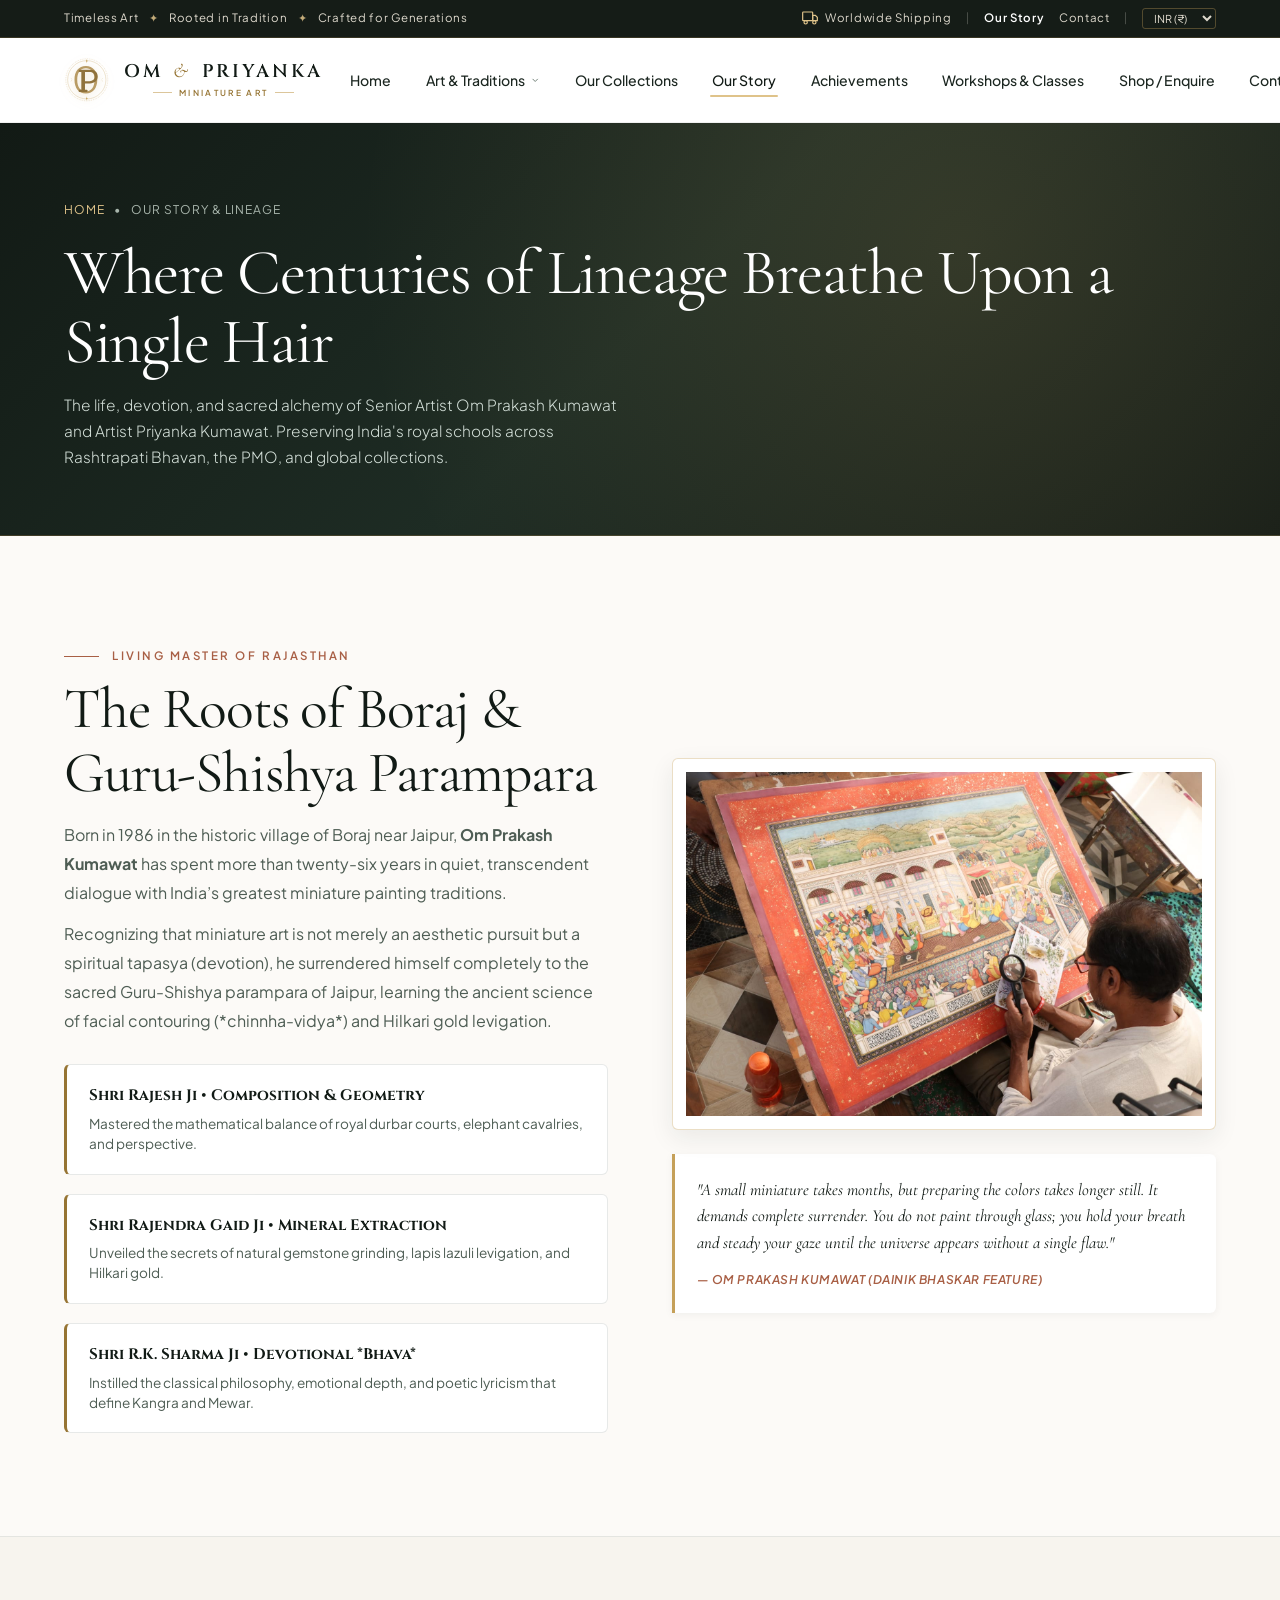
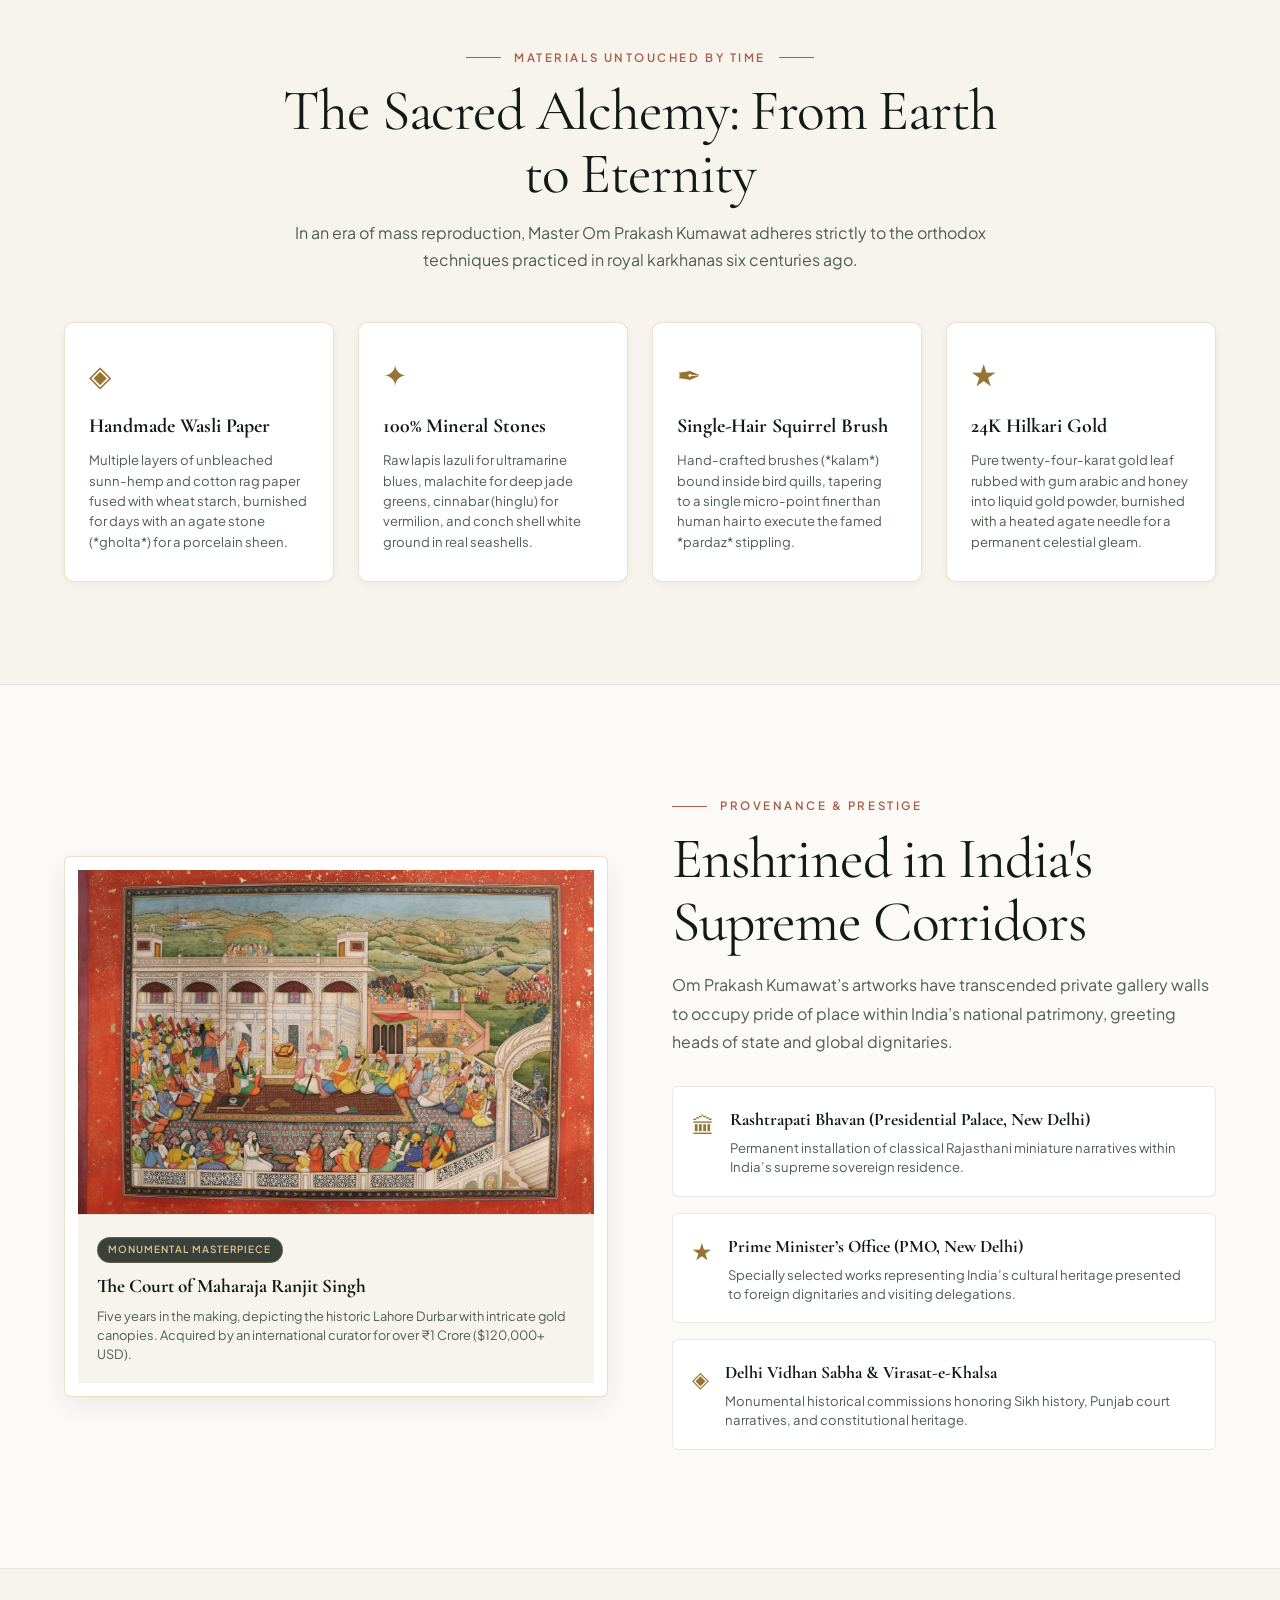
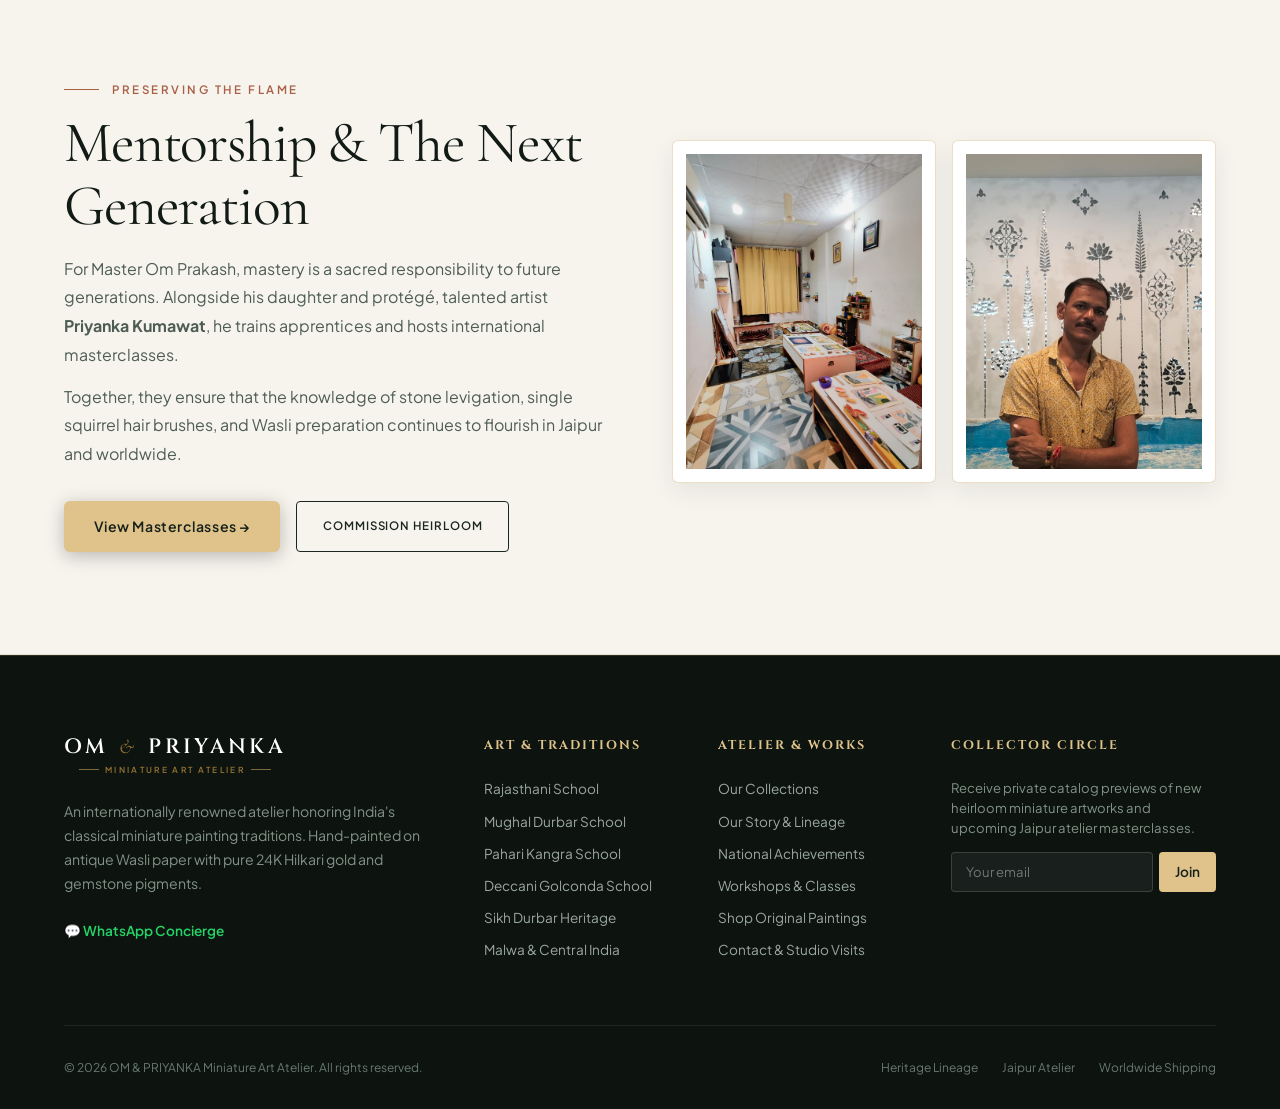
==== commit 7d1d4ea3: "added some new pages" ====
--- a/story.html
+++ b/story.html
@@ -1,1667 +1,692 @@
 <!DOCTYPE html>
 <html lang="en">
-
 <head>
   <meta charset="UTF-8">
   <meta name="viewport" content="width=device-width, initial-scale=1.0">
-  <meta name="theme-color" content="#1a2420">
-  <title>The Artist's Journey — Master Om Prakash Kumawat | Indian Miniature Heritage</title>
-  <meta name="description"
-    content="Explore the life, lineage, and sacred alchemy of master miniature artist Om Prakash Kumawat. Over 26 years preserving India's royal schools across Rashtrapati Bhavan, the PMO, and global collections.">
-
-  <!-- Preconnect and Google Fonts -->
+  <meta name="theme-color" content="#151c17">
+  <title>Our Story &amp; Royal Lineage — Master Om Prakash Kumawat | OM &amp; PRIYANKA</title>
+  <meta name="description" content="Explore the life, lineage, and sacred alchemy of senior miniature artist Om Prakash Kumawat and artist Priyanka Kumawat. Preserving India's royal schools across Rashtrapati Bhavan, PMO, and global collections.">
+  
+  <!-- Preconnect & Google Fonts -->
   <link rel="preconnect" href="https://fonts.googleapis.com">
   <link rel="preconnect" href="https://fonts.gstatic.com" crossorigin>
-  <link
-    href="https://fonts.googleapis.com/css2?family=Cinzel:wght@400;500;600;700&family=Cormorant+Garamond:ital,wght@0,300;0,400;0,500;0,600;1,300;1,400;1,600&family=Plus+Jakarta+Sans:wght@300;400;500;600&display=swap"
-    rel="stylesheet">
-
+  <link href="https://fonts.googleapis.com/css2?family=Cinzel:wght@400;500;600;700&family=Cormorant+Garamond:ital,wght@0,300;0,400;0,500;0,600;1,300;1,400;1,600&family=Plus+Jakarta+Sans:wght@300;400;500;600;700&display=swap" rel="stylesheet">
+  
+  <!-- Master Stylesheet -->
+  <link rel="stylesheet" href="navbar.css">
   <style>
-    :root {
-      color-scheme: light;
-      --paper: #f5f2e9;
-      --paper-deep: #ebe6d8;
-      --paper-warm: #f5f2e9;
-      --paper-cream: #ebe6d8;
-      --paper-card: #FFFFFF;
-      --ink: #25352d;
-      --ink-rich: #17211c;
-      --ink-soft: #526057;
-      --ink-muted: #526057;
-      --ink-subtle: #738279;
-      --rust: #a85f45;
-      --gold: #b89b64;
-      --gold-dark: #8f723c;
-      --gold-light: #dfcfa9;
-      --gold-glow: rgba(184, 155, 100, 0.22);
-      --vermilion: #C24A32;
-      --lapis: #1C3354;
-      --malachite: #2B4E3A;
-      --line: rgba(37, 53, 45, .18);
-      --line-gold: rgba(184, 155, 100, 0.35);
-      --serif: "Iowan Old Style", "Palatino Linotype", "Book Antiqua", Georgia, serif;
-      --sans: "Avenir Next", Avenir, "Segoe UI", sans-serif;
-      --page-gutter: clamp(1.25rem, 6.5vw, 7rem);
-
-      --font-display: "Cinzel", Georgia, serif;
-      --font-serif: "Cormorant Garamond", "Times New Roman", Georgia, serif;
-      --font-sans: "Avenir Next", Avenir, "Segoe UI", "Plus Jakarta Sans", system-ui, sans-serif;
-
-      --container: 1220px;
-      --gutter: clamp(1.25rem, 6.5vw, 7rem);
-      --radius-sm: 4px;
-      --radius-md: 8px;
-      --radius-lg: 16px;
-      --shadow-subtle: 0 4px 20px rgba(37, 53, 45, 0.05);
-      --shadow-premium: 0 16px 40px -10px rgba(37, 53, 45, 0.12);
-      --shadow-gold: 0 10px 30px -5px rgba(184, 155, 100, 0.25);
-    }
-
-    *,
-    *::before,
-    *::after {
-      box-sizing: border-box;
-      margin: 0;
-      padding: 0;
-    }
-
-    html {
-      scroll-behavior: smooth;
-      background-color: var(--paper);
-      color: var(--ink);
-      font-size: 16px;
-    }
-
-    body {
-      font-family: var(--font-sans);
-      background-color: var(--paper);
-      color: var(--ink);
-      line-height: 1.7;
-      -webkit-font-smoothing: antialiased;
-      overflow-x: hidden;
-      selection-background-color: var(--gold);
-      selection-color: #fff;
-    }
-
-    ::selection {
-      background: var(--gold-light);
-      color: var(--ink-rich);
-    }
-
-    /* TYPOGRAPHY UTILITIES */
-    h1,
-    h2,
-    h3,
-    h4,
-    .font-serif {
-      font-family: var(--font-serif);
-      font-weight: 400;
-      line-height: 1.2;
-      color: var(--ink-rich);
-    }
-
-    .font-display {
-      font-family: var(--font-display);
-      letter-spacing: 0.08em;
-      text-transform: uppercase;
-    }
-
-    p {
-      color: var(--ink-muted);
-      font-size: 1.05rem;
-      font-weight: 350;
-      line-height: 1.75;
-    }
-
-    a {
-      color: inherit;
-      text-decoration: none;
-      transition: all 0.3s cubic-bezier(0.16, 1, 0.3, 1);
-    }
-
-    /* HEADER & ANNOUNCEMENT (MATCHING INDEX.HTML EXACTLY) */
-    .announcement {
-      padding: .65rem 1rem;
-      background: var(--ink);
-      color: var(--paper);
-      font-size: .62rem;
-      letter-spacing: .19em;
-      text-align: center;
-      text-transform: uppercase;
-      font-family: var(--sans);
-    }
-
-    .site-header {
-      position: sticky;
-      z-index: 100;
-      top: 0;
-      display: flex;
-      min-height: 5.25rem;
-      align-items: center;
-      justify-content: space-between;
-      padding: 0 var(--page-gutter);
+    /* Page specific story styles */
+    .story-section {
+      padding: clamp(4.5rem, 8vw, 7rem) 0;
       border-bottom: 1px solid var(--line);
-      background: rgb(245 242 233 / 94%);
-      backdrop-filter: blur(14px);
-      -webkit-backdrop-filter: blur(14px);
-    }
-
-    .wordmark {
-      display: inline-flex;
-      align-items: center;
-      gap: .7rem;
-      font-family: var(--serif);
-      font-size: 1.11rem;
-      letter-spacing: .08em;
-      white-space: nowrap;
-      color: var(--ink);
-    }
-
-    .wordmark-mark {
-      display: grid;
-      width: 2.15rem;
-      height: 2.15rem;
-      place-items: center;
-      border: 1px solid var(--gold);
-      border-radius: 50%;
-      color: var(--rust);
-      font-size: .83rem;
-      font-style: italic;
-      letter-spacing: 0;
-      background: transparent;
-    }
-
-    .wordmark amp {
-      color: var(--rust);
-      font-style: italic;
-    }
-
-    .nav-links {
-      display: flex;
-      align-items: center;
-      gap: clamp(1.25rem, 3vw, 3.1rem);
-    }
-
-    .nav-links a {
-      position: relative;
-      padding: .5rem 0;
-      color: var(--ink-soft);
-      font-family: var(--sans);
-      font-size: .68rem;
-      letter-spacing: .14em;
-      text-transform: uppercase;
-      transition: color .25s ease;
-      font-weight: 500;
-    }
-
-    .nav-links a::after {
-      position: absolute;
-      right: 0;
-      bottom: .18rem;
-      left: 0;
-      height: 1px;
-      background: var(--rust);
-      content: "";
-      transform: scaleX(0);
-      transform-origin: right;
-      transition: transform .3s ease;
-    }
-
-    .nav-links a:hover,
-    .nav-links a.is-current {
-      color: var(--rust);
-    }
-
-    .nav-links a:hover::after,
-    .nav-links a.is-current::after {
-      transform: scaleX(1);
-      transform-origin: left;
-    }
-
-    .menu-toggle {
-      display: none;
-      width: 2.75rem;
-      height: 2.75rem;
-      align-items: center;
-      justify-content: center;
-      border: 1px solid var(--line);
-      border-radius: 50%;
-      background: transparent;
-      cursor: pointer;
-      color: var(--ink);
-    }
-
-    .menu-toggle svg {
-      width: 1.15rem;
-      height: 1.15rem;
-    }
-
-    .btn-gold {
-      display: inline-flex;
-      align-items: center;
-      gap: 0.6rem;
-      background: linear-gradient(135deg, #c5a059 0%, #a8823b 100%);
-      color: #fff;
-      padding: 0.75rem 1.6rem;
-      font-family: var(--font-display);
-      font-size: 0.75rem;
-      letter-spacing: 0.15em;
-      text-transform: uppercase;
-      border-radius: var(--radius-sm);
-      border: 1px solid rgba(255, 255, 255, 0.2);
-      box-shadow: 0 4px 15px rgba(168, 130, 59, 0.25);
-      cursor: pointer;
-    }
-
-    .btn-gold:hover {
-      transform: translateY(-2px);
-      box-shadow: 0 6px 20px rgba(168, 130, 59, 0.35);
-      color: #fff;
-    }
-
-    .btn-outline {
-      display: inline-flex;
-      align-items: center;
-      gap: 0.6rem;
-      border: 1px solid var(--ink);
-      color: var(--ink);
-      padding: 0.75rem 1.6rem;
-      font-family: var(--font-display);
-      font-size: 0.75rem;
-      letter-spacing: 0.15em;
-      text-transform: uppercase;
-      border-radius: var(--radius-sm);
-      background: transparent;
-      cursor: pointer;
-    }
-
-    .btn-outline:hover {
-      background: var(--ink);
-      color: var(--paper);
-    }
-
-    /* HERO SECTION */
-    .hero-journey {
-      position: relative;
-      padding: clamp(4rem, 8vw, 7.5rem) var(--gutter) 4rem;
-      background: radial-gradient(circle at 80% 20%, rgba(197, 160, 89, 0.08) 0%, transparent 60%),
-        radial-gradient(circle at 10% 80%, rgba(163, 72, 50, 0.05) 0%, transparent 50%),
-        var(--paper);
-      border-bottom: 1px solid var(--line);
-      overflow: hidden;
-    }
-
-    .hero-wrapper {
-      max-width: var(--container);
-      margin: 0 auto;
-      display: grid;
-      grid-template-columns: 1.15fr 0.85fr;
-      gap: clamp(2.5rem, 5vw, 5.5rem);
-      align-items: center;
-    }
-
-    .hero-eyebrow {
-      display: inline-flex;
-      align-items: center;
-      gap: 0.8rem;
-      font-family: var(--font-display);
-      font-size: 0.75rem;
-      letter-spacing: 0.25em;
-      color: var(--rust);
-      text-transform: uppercase;
-      margin-bottom: 1.2rem;
-    }
-
-    .hero-eyebrow::before {
-      content: "";
-      width: 2rem;
-      height: 1px;
-      background: var(--rust);
-    }
-
-    .hero-heading {
-      font-size: clamp(2.8rem, 5.2vw, 4.8rem);
-      font-weight: 350;
-      line-height: 1.1;
-      letter-spacing: -0.01em;
-      margin-bottom: 1.5rem;
-      color: var(--ink-rich);
-    }
-
-    .hero-heading em {
-      font-style: italic;
-      font-weight: 400;
-      color: var(--gold-dark);
-      display: inline-block;
-    }
-
-    .hero-subhead {
-      font-family: var(--font-serif);
-      font-size: clamp(1.35rem, 2vw, 1.7rem);
-      font-style: italic;
-      color: var(--ink-muted);
-      line-height: 1.45;
-      margin-bottom: 1.8rem;
-      border-left: 2px solid var(--gold);
-      padding-left: 1.2rem;
-    }
-
-    .hero-intro {
-      font-size: 1.1rem;
-      line-height: 1.85;
-      color: var(--ink);
-      margin-bottom: 2.2rem;
-    }
-
-    .hero-badges {
-      display: flex;
-      flex-wrap: wrap;
-      gap: 1.2rem;
-      padding-top: 1.5rem;
-      border-top: 1px solid var(--line);
-    }
-
-    .hero-badge-item {
-      display: flex;
-      flex-direction: column;
-    }
-
-    .hero-badge-num {
-      font-family: var(--font-display);
-      font-size: 1.6rem;
-      font-weight: 600;
-      color: var(--ink-rich);
-      line-height: 1;
-    }
-
-    .hero-badge-label {
-      font-size: 0.72rem;
-      letter-spacing: 0.12em;
-      text-transform: uppercase;
-      color: var(--ink-subtle);
-      margin-top: 0.35rem;
-    }
-
-    /* HERO VISUAL FRAME */
-    .hero-visual {
-      position: relative;
-    }
-
-    .hero-frame-outer {
-      position: relative;
-      padding: 1.2rem;
-      background: #FFFFFF;
-      box-shadow: var(--shadow-premium);
-      border: 1px solid var(--line);
-      border-radius: var(--radius-sm);
-    }
-
-    .hero-frame-inner {
-      position: relative;
-      border: 1px solid var(--gold);
-      padding: 0.5rem;
-      overflow: hidden;
-      background: var(--paper-warm);
-    }
-
-    .hero-frame-inner img {
-      width: 100%;
-      height: auto;
-      display: block;
-      object-fit: cover;
-      aspect-ratio: 4/5;
-      transition: transform 0.8s cubic-bezier(0.16, 1, 0.3, 1);
-    }
-
-    .hero-frame-outer:hover .hero-frame-inner img {
-      transform: scale(1.025);
-    }
-
-    .provenance-seal {
-      position: absolute;
-      top: -1.5rem;
-      right: -1.5rem;
-      width: 6.5rem;
-      height: 6.5rem;
-      border-radius: 50%;
-      background: var(--ink-rich);
-      color: var(--gold-light);
-      display: flex;
-      flex-direction: column;
-      align-items: center;
-      justify-content: center;
-      text-align: center;
-      box-shadow: var(--shadow-premium);
-      border: 2px solid var(--gold);
-      font-family: var(--font-display);
-      font-size: 0.6rem;
-      letter-spacing: 0.16em;
-      text-transform: uppercase;
-      padding: 0.5rem;
-      line-height: 1.3;
-      transform: rotate(8deg);
-      z-index: 2;
-    }
-
-    .hero-caption-card {
-      margin-top: 1rem;
-      padding: 0.8rem 1rem;
-      background: var(--paper-warm);
-      border-left: 2px solid var(--rust);
-      font-size: 0.82rem;
-      color: var(--ink-muted);
-      font-style: italic;
-    }
-
-    /* SECTION SCAFFOLDING */
-    section {
-      padding: clamp(4.5rem, 8vw, 7.5rem) var(--gutter);
-      position: relative;
-    }
-
-    .container {
-      max-width: var(--container);
-      margin: 0 auto;
-    }
-
-    .section-header {
-      margin-bottom: clamp(2.5rem, 5vw, 4.5rem);
-      max-width: 800px;
-    }
-
-    .section-header.centered {
-      margin-left: auto;
-      margin-right: auto;
-      text-align: center;
-    }
-
-    .section-eyebrow {
-      font-family: var(--font-display);
-      font-size: 0.74rem;
-      letter-spacing: 0.22em;
-      text-transform: uppercase;
-      color: var(--rust);
-      margin-bottom: 0.8rem;
-      display: block;
-    }
-
-    .section-title {
-      font-size: clamp(2.4rem, 4.2vw, 3.8rem);
-      line-height: 1.15;
-      color: var(--ink-rich);
-      margin-bottom: 1.2rem;
-    }
-
-    .section-title em {
-      font-style: italic;
-      color: var(--gold-dark);
-    }
-
-    .section-lead {
-      font-size: 1.15rem;
-      color: var(--ink-muted);
-      line-height: 1.75;
-    }
-
-    /* 1. ROOTS & LINEAGE (GURU-SHISHYA) */
-    .roots-section {
-      background: var(--paper-warm);
-      border-bottom: 1px solid var(--line);
-    }
-
-    .lineage-grid {
+    }
+    .story-section:nth-of-type(even) {
+      background: var(--bg-paper);
+    }
+    .story-grid-2col {
       display: grid;
       grid-template-columns: 1fr 1fr;
       gap: clamp(2.5rem, 5vw, 5rem);
       align-items: center;
     }
-
-    .lineage-content p {
-      margin-bottom: 1.4rem;
+    .story-photo-frame {
+      border: 1px solid var(--gold-border);
+      padding: 0.8rem;
+      background: #ffffff;
+      border-radius: var(--radius-sm);
+      box-shadow: var(--shadow-md);
+      position: relative;
+    }
+    .story-photo-frame img {
+      width: 100%;
+      height: 100%;
+      object-fit: cover;
+      display: block;
+    }
+    .story-quote-card {
+      margin-top: 1.5rem;
+      padding: 1.4rem;
+      background: var(--bg-card);
+      border-left: 3px solid var(--gold);
+      border-radius: 0 var(--radius-sm) var(--radius-sm) 0;
+      box-shadow: var(--shadow-sm);
+    }
+    .story-quote-card blockquote {
+      font-family: var(--font-serif);
+      font-style: italic;
       font-size: 1.05rem;
-    }
-
-    .guru-scroll {
-      background: #FFFFFF;
-      padding: 2.2rem;
-      border: 1px solid var(--line-gold);
-      border-radius: var(--radius-sm);
-      box-shadow: var(--shadow-subtle);
-      margin-top: 2rem;
-      position: relative;
-    }
-
-    .guru-scroll::before {
-      content: "गुरु-शिष्य परम्परा";
-      position: absolute;
-      top: -0.75rem;
-      left: 2rem;
-      background: var(--gold);
-      color: #fff;
-      padding: 0.2rem 0.8rem;
-      font-size: 0.72rem;
-      letter-spacing: 0.1em;
-      font-family: var(--font-display);
-      border-radius: var(--radius-sm);
-    }
-
-    .guru-list {
-      list-style: none;
+      color: var(--ink-rich);
+      line-height: 1.6;
+      margin-bottom: 0.5rem;
+    }
+    .story-quote-card cite {
+      font-family: var(--font-sans);
+      font-size: 0.75rem;
+      color: var(--rust);
+      font-weight: 600;
+      text-transform: uppercase;
+      letter-spacing: 0.05em;
+    }
+    .guru-scroll-list {
       display: flex;
       flex-direction: column;
       gap: 1.2rem;
-      margin-top: 0.5rem;
-    }
-
-    .guru-item {
-      display: flex;
-      align-items: flex-start;
-      gap: 1rem;
-    }
-
-    .guru-icon {
-      color: var(--gold-dark);
-      font-size: 1.1rem;
-      line-height: 1.4;
-    }
-
-    .guru-item h4 {
-      font-size: 1.15rem;
-      color: var(--ink-rich);
-      font-weight: 500;
-    }
-
-    .guru-item p {
-      font-size: 0.88rem;
-      margin-bottom: 0;
-      color: var(--ink-subtle);
-    }
-
-    .lineage-visual {
-      display: grid;
-      grid-template-columns: 1fr;
-      gap: 1.5rem;
-    }
-
-    .lineage-card {
-      background: #FFFFFF;
-      border: 1px solid var(--line);
-      padding: 1rem;
-      box-shadow: var(--shadow-premium);
-      border-radius: var(--radius-sm);
-    }
-
-    .lineage-card img {
-      width: 100%;
-      height: 320px;
-      object-fit: cover;
-      display: block;
-      border: 1px solid var(--line);
-    }
-
-    .quote-box {
-      background: var(--ink-rich);
-      color: var(--paper-warm);
-      padding: 2.2rem;
-      border-radius: var(--radius-sm);
-      position: relative;
-      border-left: 4px solid var(--gold);
-    }
-
-    .quote-box blockquote {
-      font-family: var(--font-serif);
-      font-size: 1.35rem;
-      font-style: italic;
-      line-height: 1.6;
-      color: var(--paper);
-      margin-bottom: 1rem;
-    }
-
-    .quote-box cite {
-      font-family: var(--font-display);
-      font-size: 0.75rem;
-      letter-spacing: 0.18em;
-      text-transform: uppercase;
-      color: var(--gold-light);
-      display: block;
-      font-style: normal;
-    }
-
-    /* 2. THE 9 CLASSICAL SCHOOLS CURATION */
-    .schools-section {
-      background: var(--paper);
-      border-bottom: 1px solid var(--line);
-    }
-
-    .schools-mosaic {
-      display: grid;
-      grid-template-columns: repeat(3, 1fr);
-      gap: 1.5rem;
-    }
-
-    .school-card {
-      background: #FFFFFF;
-      padding: 1.8rem;
+      margin-top: 1.8rem;
+    }
+    .guru-box {
+      padding: 1.2rem 1.4rem;
+      background: var(--bg-card);
       border: 1px solid var(--line);
       border-radius: var(--radius-sm);
-      transition: all 0.4s ease;
-      position: relative;
-      display: flex;
-      flex-direction: column;
-      justify-content: space-between;
-    }
-
-    .school-card:hover {
-      border-color: var(--gold);
-      transform: translateY(-4px);
-      box-shadow: var(--shadow-subtle);
-    }
-
-    .school-num {
+      border-left: 3px solid var(--gold-dark);
+    }
+    .guru-box h4 {
       font-family: var(--font-display);
-      font-size: 0.75rem;
-      color: var(--gold-dark);
-      letter-spacing: 0.15em;
-      margin-bottom: 0.5rem;
-    }
-
-    .school-card h3 {
-      font-size: 1.45rem;
+      font-size: 0.95rem;
       color: var(--ink-rich);
-      margin-bottom: 0.6rem;
-    }
-
-    .school-card p {
-      font-size: 0.92rem;
-      line-height: 1.65;
-    }
-
-    .school-tag {
-      margin-top: 1.2rem;
-      display: inline-block;
-      font-size: 0.7rem;
-      letter-spacing: 0.12em;
-      text-transform: uppercase;
-      font-weight: 600;
-      color: var(--rust);
-    }
-
-    /* 3. ALCHEMY OF THE CRAFT */
-    .alchemy-section {
-      background: #16201B;
-      color: var(--paper-warm);
-      border-bottom: 1px solid rgba(197, 160, 89, 0.2);
-    }
-
-    .alchemy-section .section-title {
-      color: var(--paper);
-    }
-
-    .alchemy-section .section-lead {
-      color: #9DB0A5;
-    }
-
-    .alchemy-grid {
+      margin-bottom: 0.3rem;
+    }
+    .guru-box p {
+      font-size: 0.85rem;
+      color: var(--ink-soft);
+      line-height: 1.5;
+    }
+    .alchemy-grid-4 {
       display: grid;
       grid-template-columns: repeat(4, 1fr);
       gap: 1.5rem;
-      margin-top: 3.5rem;
-    }
-
-    .alchemy-card {
-      background: rgba(255, 255, 255, 0.03);
-      border: 1px solid rgba(197, 160, 89, 0.2);
-      padding: 2.2rem 1.6rem;
-      border-radius: var(--radius-sm);
-      position: relative;
-      backdrop-filter: blur(8px);
-      transition: all 0.4s ease;
-    }
-
-    .alchemy-card:hover {
-      background: rgba(255, 255, 255, 0.06);
+      margin-top: 3rem;
+    }
+    .alchemy-box {
+      background: var(--bg-card);
+      padding: 1.8rem 1.5rem;
+      border-radius: var(--radius-md);
+      border: 1px solid rgba(197, 160, 89, 0.3);
+      box-shadow: var(--shadow-sm);
+      transition: var(--transition);
+    }
+    .alchemy-box:hover {
+      transform: translateY(-4px);
+      box-shadow: var(--shadow-md);
       border-color: var(--gold);
-      transform: translateY(-5px);
-    }
-
-    .alchemy-glyph {
-      width: 3.2rem;
-      height: 3.2rem;
-      border: 1px solid var(--gold);
-      border-radius: 50%;
-      display: grid;
-      place-items: center;
-      margin-bottom: 1.5rem;
-      color: var(--gold);
-      font-size: 1.2rem;
-      background: rgba(197, 160, 89, 0.08);
-    }
-
-    .alchemy-card h3 {
-      color: var(--gold-light);
-      font-size: 1.5rem;
+    }
+    .alchemy-icon {
+      font-size: 1.8rem;
+      color: var(--gold-dark);
       margin-bottom: 0.8rem;
     }
-
-    .alchemy-card p {
-      color: #B2C2B8;
-      font-size: 0.94rem;
-      line-height: 1.7;
-    }
-
-    .alchemy-highlight {
-      margin-top: 1.2rem;
-      padding-top: 1rem;
-      border-top: 1px solid rgba(197, 160, 89, 0.15);
-      font-size: 0.78rem;
-      color: var(--gold);
-      letter-spacing: 0.08em;
-      text-transform: uppercase;
-      font-family: var(--font-display);
-    }
-
-    /* PROCESS SPOTLIGHT BANNER */
-    .process-banner {
-      margin-top: 4rem;
-      background: rgba(0, 0, 0, 0.25);
-      border: 1px solid rgba(197, 160, 89, 0.25);
-      border-radius: var(--radius-md);
-      overflow: hidden;
-      display: grid;
-      grid-template-columns: 1fr 1fr;
-    }
-
-    .process-banner-img {
-      position: relative;
-    }
-
-    .process-banner-img img {
-      width: 100%;
-      height: 100%;
-      min-height: 340px;
-      object-fit: cover;
-      display: block;
-    }
-
-    .process-banner-text {
-      padding: clamp(2rem, 4vw, 3.5rem);
+    .alchemy-box h3 {
+      font-family: var(--font-serif);
+      font-size: 1.25rem;
+      color: var(--ink-rich);
+      margin-bottom: 0.5rem;
+    }
+    .alchemy-box p {
+      font-size: 0.82rem;
+      color: var(--ink-soft);
+      line-height: 1.55;
+    }
+    .venue-card-item {
       display: flex;
-      flex-direction: column;
-      justify-content: center;
-    }
-
-    .process-banner-text h3 {
-      color: var(--paper);
-      font-size: 1.85rem;
-      margin-bottom: 1rem;
-    }
-
-    .process-banner-text p {
-      color: #C1D0C7;
-      font-size: 1rem;
-      line-height: 1.8;
-      margin-bottom: 1.2rem;
-    }
-
-    /* 4. THE ROYAL CANVAS & RECOGNITION */
-    .provenance-section {
-      background: var(--paper);
-      border-bottom: 1px solid var(--line);
-    }
-
-    .canvas-layout {
-      display: grid;
-      grid-template-columns: 0.9fr 1.1fr;
-      gap: clamp(2.5rem, 5vw, 4.5rem);
-      align-items: center;
-    }
-
-    .monumental-card {
-      background: #FFFFFF;
+      gap: 1rem;
       padding: 1.2rem;
-      border: 1px solid var(--line);
-      box-shadow: var(--shadow-premium);
-      border-radius: var(--radius-sm);
-    }
-
-    .monumental-card img {
-      width: 100%;
-      height: auto;
-      display: block;
-      border: 1px solid var(--gold);
-    }
-
-    .monumental-meta {
-      padding: 1.2rem 0.5rem 0.2rem;
-    }
-
-    .monumental-badge {
-      display: inline-block;
-      background: var(--rust);
-      color: #FFFFFF;
-      font-family: var(--font-display);
-      font-size: 0.65rem;
-      letter-spacing: 0.15em;
-      padding: 0.25rem 0.6rem;
-      text-transform: uppercase;
-      border-radius: 2px;
-      margin-bottom: 0.6rem;
-    }
-
-    .monumental-title {
-      font-size: 1.35rem;
-      color: var(--ink-rich);
-      margin-bottom: 0.4rem;
-    }
-
-    .monumental-desc {
-      font-size: 0.88rem;
-      color: var(--ink-muted);
-    }
-
-    .venues-list {
-      display: flex;
-      flex-direction: column;
-      gap: 1.5rem;
-      margin-top: 2rem;
-    }
-
-    .venue-card {
-      display: grid;
-      grid-template-columns: auto 1fr;
-      gap: 1.2rem;
-      padding: 1.4rem;
-      background: #FFFFFF;
-      border-left: 3px solid var(--gold);
-      border-radius: 0 var(--radius-sm) var(--radius-sm) 0;
-      box-shadow: var(--shadow-subtle);
-    }
-
-    .venue-icon {
-      width: 2.8rem;
-      height: 2.8rem;
-      background: var(--paper-warm);
-      border: 1px solid var(--line);
-      border-radius: 50%;
-      display: grid;
-      place-items: center;
-      color: var(--gold-dark);
-      font-size: 1rem;
-    }
-
-    .venue-card h4 {
-      font-size: 1.2rem;
-      color: var(--ink-rich);
-      margin-bottom: 0.2rem;
-    }
-
-    .venue-card p {
-      font-size: 0.92rem;
-      margin-bottom: 0;
-    }
-
-    /* 5. KEEPING THE FLAME ALIVE (MENTORSHIP) */
-    .legacy-section {
-      background: var(--paper-warm);
-      border-bottom: 1px solid var(--line);
-    }
-
-    .legacy-grid {
-      display: grid;
-      grid-template-columns: 1fr 1fr;
-      gap: clamp(2.5rem, 5vw, 4.5rem);
-      align-items: center;
-    }
-
-    .legacy-pillars {
-      display: flex;
-      flex-direction: column;
-      gap: 1.2rem;
-      margin-top: 2rem;
-    }
-
-    .pillar-box {
-      padding: 1.5rem;
-      background: #FFFFFF;
+      background: var(--bg-card);
       border: 1px solid var(--line);
       border-radius: var(--radius-sm);
-    }
-
-    .pillar-box h4 {
-      font-size: 1.15rem;
-      color: var(--rust);
-      margin-bottom: 0.35rem;
-    }
-
-    .pillar-box p {
-      font-size: 0.92rem;
-      margin-bottom: 0;
-    }
-
-    .legacy-gallery {
-      display: grid;
-      grid-template-columns: 1fr 1fr;
-      gap: 1rem;
-    }
-
-    .legacy-img-frame {
-      background: #fff;
-      padding: 0.6rem;
-      border: 1px solid var(--line);
-      box-shadow: var(--shadow-subtle);
-      border-radius: var(--radius-sm);
-    }
-
-    .legacy-img-frame img {
-      width: 100%;
-      height: 220px;
-      object-fit: cover;
-      display: block;
-    }
-
-    .legacy-img-frame.span-two {
-      grid-column: span 2;
-    }
-
-    .legacy-img-frame.span-two img {
-      height: 260px;
-    }
-
-    /* 6. CALL TO ACTION */
-    .cta-sanctuary {
-      background: radial-gradient(circle at 50% 50%, #25372E 0%, #111A16 100%);
-      color: #FFFFFF;
-      text-align: center;
-      padding: clamp(5rem, 9vw, 8.5rem) var(--gutter);
-      position: relative;
-    }
-
-    .cta-crest {
-      width: 4rem;
-      height: 4rem;
-      border: 1px solid var(--gold);
-      border-radius: 50%;
-      margin: 0 auto 1.8rem;
-      display: grid;
-      place-items: center;
-      color: var(--gold-light);
+      margin-bottom: 1rem;
+    }
+    .venue-icon {
+      font-size: 1.4rem;
+      color: var(--gold-dark);
+      flex-shrink: 0;
+      margin-top: 0.1rem;
+    }
+    .venue-info h4 {
       font-family: var(--font-serif);
-      font-size: 1.8rem;
-      font-style: italic;
-    }
-
-    .cta-sanctuary h2 {
-      font-size: clamp(2.6rem, 4.8vw, 4.4rem);
-      color: #FFFFFF;
-      margin-bottom: 1.2rem;
-      line-height: 1.15;
-    }
-
-    .cta-sanctuary h2 em {
-      color: var(--gold-light);
-      font-style: italic;
-    }
-
-    .cta-sanctuary p {
-      max-width: 680px;
-      margin: 0 auto 2.5rem;
-      color: #BCCEC4;
-      font-size: 1.15rem;
-    }
-
-    .cta-actions {
-      display: flex;
-      flex-wrap: wrap;
-      justify-content: center;
-      gap: 1.2rem;
-    }
-
-    .cta-actions .btn-gold {
-      padding: 0.95rem 2.2rem;
-      font-size: 0.8rem;
-    }
-
-    .cta-actions .btn-outline {
-      border-color: rgba(255, 255, 255, 0.4);
-      color: #FFFFFF;
-      padding: 0.95rem 2.2rem;
-      font-size: 0.8rem;
-    }
-
-    .cta-actions .btn-outline:hover {
-      background: #FFFFFF;
+      font-size: 1.1rem;
       color: var(--ink-rich);
-    }
-
-    /* FOOTER */
-    .master-footer {
-      background: #0B110E;
-      color: #7A8D83;
-      padding: 4rem var(--gutter) 2rem;
-      font-size: 0.85rem;
-      border-top: 1px solid rgba(197, 160, 89, 0.15);
-    }
-
-    .footer-top {
-      max-width: var(--container);
-      margin: 0 auto;
-      display: grid;
-      grid-template-columns: 2fr 1fr 1fr;
-      gap: 3rem;
-      padding-bottom: 3rem;
-      border-bottom: 1px solid rgba(255, 255, 255, 0.08);
-    }
-
-    .footer-col h4 {
-      font-family: var(--font-display);
+      margin-bottom: 0.25rem;
+    }
+    .venue-info p {
       font-size: 0.82rem;
-      letter-spacing: 0.15em;
-      color: var(--gold-light);
-      text-transform: uppercase;
-      margin-bottom: 1.2rem;
-    }
-
-    .footer-links {
-      list-style: none;
-      display: flex;
-      flex-direction: column;
-      gap: 0.6rem;
-    }
-
-    .footer-links a:hover {
-      color: #fff;
-    }
-
-    .footer-bottom {
-      max-width: var(--container);
-      margin: 2rem auto 0;
-      display: flex;
-      align-items: center;
-      justify-content: space-between;
-      font-size: 0.78rem;
-      color: #55665D;
-    }
-
-    /* RESPONSIVE DESIGN */
-    @media (max-width: 1024px) {
-
-      .hero-wrapper,
-      .lineage-grid,
-      .canvas-layout,
-      .legacy-grid {
+      color: var(--ink-soft);
+      line-height: 1.45;
+    }
+    @media (max-width: 900px) {
+      .story-grid-2col {
         grid-template-columns: 1fr;
       }
-
-      .schools-mosaic {
+      .alchemy-grid-4 {
         grid-template-columns: repeat(2, 1fr);
       }
-
-      .alchemy-grid {
-        grid-template-columns: repeat(2, 1fr);
-      }
-
-      .process-banner {
+    }
+    @media (max-width: 580px) {
+      .alchemy-grid-4 {
         grid-template-columns: 1fr;
       }
-
-      .footer-top {
-        grid-template-columns: 1fr;
-      }
-    }
-
-    @media (max-width: 640px) {
-      .schools-mosaic {
-        grid-template-columns: 1fr;
-      }
-
-      .alchemy-grid {
-        grid-template-columns: 1fr;
-      }
-
-      .legacy-gallery {
-        grid-template-columns: 1fr;
-      }
-
-      .legacy-img-frame.span-two {
-        grid-column: span 1;
-      }
-
-      .nav-menu {
-        display: none;
-      }
-
-      .hero-heading {
-        font-size: 2.4rem;
-      }
     }
   </style>
 </head>
-
 <body>
 
-  <!-- Top Announcement / Curator Banner -->
-  <div class="top-curator-bar">
-    Indian Miniature Artistry &bull; The Living Heritage of Jaipur &bull; Est. 1986
+  <!-- Top Curator Bar -->
+  <div class="top-curator-bar" role="region" aria-label="Announcement">
+    <div class="top-bar-inner">
+      <div class="top-bar-left">
+        <span>Timeless Art</span>
+        <span class="star-bullet">✦</span>
+        <span>Rooted in Tradition</span>
+        <span class="star-bullet">✦</span>
+        <span>Crafted for Generations</span>
+      </div>
+      <div class="top-bar-right">
+        <span class="top-bar-shipping">
+          <svg viewBox="0 0 24 24" fill="none" stroke="currentColor" stroke-width="1.8" aria-hidden="true" style="width:1rem;height:1rem;color:var(--gold-light);">
+            <rect x="1" y="3" width="15" height="13" rx="1"></rect>
+            <polygon points="16 8 20 8 23 11 23 16 16 16 16 8"></polygon>
+            <circle cx="5.5" cy="18.5" r="2.5"></circle>
+            <circle cx="18.5" cy="18.5" r="2.5"></circle>
+          </svg>
+          Worldwide Shipping
+        </span>
+        <span class="top-bar-separator">|</span>
+        <a href="story.html" style="color: #ffffff; font-weight: 600;">Our Story</a>
+        <a href="contact.html">Contact</a>
+        <span class="top-bar-separator">|</span>
+        <div class="currency-lang-wrap">
+          <select id="currency-selector" class="currency-dropdown-select" aria-label="Select currency">
+            <option value="INR" selected>INR (₹)</option>
+            <option value="USD">USD ($)</option>
+            <option value="EUR">EUR (€)</option>
+            <option value="GBP">GBP (£)</option>
+          </select>
+        </div>
+      </div>
+    </div>
   </div>
 
-  <!-- Main Navigation -->
-  <header class="site-nav">
-    <div class="nav-inner">
-      <a href="index.html" class="brand" aria-label="Return to Om and Priyanka Home">
-        <span class="brand-crest" aria-hidden="true">O</span>
-        <div class="brand-title">OM <span>&amp;</span> PRIYANKA</div>
+  <!-- Sticky Header & Navbar -->
+  <header class="site-header" id="master-header">
+    <div class="site-header-inner">
+      <!-- Royal Intertwined OP Monogram Logo -->
+      <a href="index.html" class="site-brand" aria-label="OM & PRIYANKA Home">
+        <div class="brand-emblem-wrap">
+          <svg class="brand-emblem-svg" viewBox="0 0 100 100" fill="none" xmlns="http://www.w3.org/2000/svg" aria-hidden="true">
+            <circle cx="50" cy="50" r="46" stroke="#c5a059" stroke-width="1.2" stroke-opacity="0.45" stroke-dasharray="2 2" />
+            <circle cx="50" cy="50" r="42" stroke="#c5a059" stroke-width="0.8" stroke-opacity="0.75" />
+            <path d="M50 4 Q50 8 48 9 Q50 10 50 14 Q50 10 52 9 Q50 8 50 4Z" fill="#c5a059" />
+            <path d="M50 86 Q50 90 48 91 Q50 92 50 96 Q50 92 52 91 Q50 90 50 86Z" fill="#c5a059" />
+            <path d="M14 45 Q17 48 18 50 Q17 52 14 55 Q16 52 18 50 Q16 48 14 45Z" fill="#c5a059" />
+            <path d="M86 45 Q83 48 82 50 Q83 52 86 55 Q84 52 82 50 Q84 48 86 45Z" fill="#c5a059" />
+            <path d="M48 20 C32 20 23 32 23 50 C23 68 32 80 48 80 C64 80 73 68 73 50 C73 32 64 20 48 20 Z M48 24.5 C60.5 24.5 67 34.5 67 50 C67 65.5 60.5 75.5 48 75.5 C35.5 75.5 29 65.5 29 50 C29 34.5 35.5 24.5 48 24.5 Z" fill="#b89b64" />
+            <path d="M38 28 H58 C68 28 74 34 74 43 C74 52 67 58 57 58 H46 V72 H49 C50.5 72 52 73 52 74.5 C52 76 50.5 77 49 77 H35 C33.5 77 32 76 32 74.5 C32 73 33.5 72 35 72 H38 V33 H35 C33.5 33 32 32 32 30.5 C32 29 33.5 28 35 28 Z M46 33 V53 H56 C63 53 67.5 49 67.5 43 C67.5 37 63 33 56 33 Z" fill="#8f723c" />
+          </svg>
+        </div>
+        <div class="brand-title-wrap">
+          <span class="brand-name">OM <span class="amp">&amp;</span> PRIYANKA</span>
+          <span class="brand-subline">MINIATURE ART</span>
+        </div>
       </a>
-      <nav aria-label="Page Navigation">
-        <ul class="nav-menu">
-          <li><a href="index.html#collection" class="nav-link">The Collection</a></li>
-          <li><a href="story.html" class="nav-link active">Our Story &amp; Lineage</a></li>
-          <li><a href="#alchemy" class="nav-link">The Alchemy</a></li>
-          <li><a href="#provenance" class="nav-link">Royal Canvas</a></li>
-          <li><a href="#mentorship" class="nav-link">Mentorship</a></li>
-          <li><a href="#inquire" class="btn-gold">Commission Art</a></li>
-        </ul>
+
+      <!-- Primary Navigation Links (All 8 Core Sections) -->
+      <nav class="primary-nav" aria-label="Main atelier navigation">
+        <li class="nav-item">
+          <a href="index.html" class="nav-link">Home</a>
+        </li>
+        <li class="nav-item has-dropdown">
+          <a href="art-traditions.html" class="nav-link">
+            Art &amp; Traditions
+            <svg class="nav-chevron-icon" viewBox="0 0 24 24" fill="none" stroke="currentColor" aria-hidden="true"><polyline points="6 9 12 15 18 9"></polyline></svg>
+          </a>
+          <div class="dropdown-popover art-forms-dropdown">
+            <div class="dropdown-caret"></div>
+            <div class="dropdown-content-grid">
+              <div class="dropdown-schools-list">
+                <a href="art-traditions.html#rajasthani" class="dropdown-school-link active" data-school="rajasthani">
+                  <span>Rajasthani</span>
+                  <svg class="item-arrow" viewBox="0 0 24 24" aria-hidden="true"><polyline points="9 18 15 12 9 6"></polyline></svg>
+                </a>
+                <a href="art-traditions.html#mughal" class="dropdown-school-link" data-school="mughal">
+                  <span>Mughal</span>
+                  <svg class="item-arrow" viewBox="0 0 24 24" aria-hidden="true"><polyline points="9 18 15 12 9 6"></polyline></svg>
+                </a>
+                <a href="art-traditions.html#pahari" class="dropdown-school-link" data-school="pahari">
+                  <span>Pahari</span>
+                  <svg class="item-arrow" viewBox="0 0 24 24" aria-hidden="true"><polyline points="9 18 15 12 9 6"></polyline></svg>
+                </a>
+                <a href="art-traditions.html#deccani" class="dropdown-school-link" data-school="deccani">
+                  <span>Deccani</span>
+                  <svg class="item-arrow" viewBox="0 0 24 24" aria-hidden="true"><polyline points="9 18 15 12 9 6"></polyline></svg>
+                </a>
+                <a href="art-traditions.html#sikh" class="dropdown-school-link" data-school="sikh">
+                  <span>Sikh</span>
+                  <svg class="item-arrow" viewBox="0 0 24 24" aria-hidden="true"><polyline points="9 18 15 12 9 6"></polyline></svg>
+                </a>
+                <a href="art-traditions.html#malwa" class="dropdown-school-link" data-school="malwa">
+                  <span>Malwa</span>
+                  <svg class="item-arrow" viewBox="0 0 24 24" aria-hidden="true"><polyline points="9 18 15 12 9 6"></polyline></svg>
+                </a>
+                <div class="dropdown-divider"></div>
+                <a href="art-traditions.html" class="dropdown-school-link highlight" data-school="all">
+                  <span>All Art Forms</span>
+                  <svg class="item-arrow" viewBox="0 0 24 24" aria-hidden="true"><polyline points="9 18 15 12 9 6"></polyline></svg>
+                </a>
+              </div>
+              <div class="dropdown-feature-card">
+                <div class="dropdown-img-wrap">
+                  <img id="dropdown-preview-img" src="images/dropdown_art.jpg" alt="Princess with Lotus Indian Miniature Painting" loading="eager">
+                </div>
+                <p id="dropdown-preview-quote" class="dropdown-quote">
+                  "Each style tells a different story, all rooted in India’s rich artistic heritage."
+                </p>
+              </div>
+            </div>
+          </div>
+        </li>
+        <li class="nav-item">
+          <a href="collections.html" class="nav-link">Our Collections</a>
+        </li>
+        <li class="nav-item is-current-page">
+          <a href="story.html" class="nav-link active">Our Story</a>
+        </li>
+        <li class="nav-item">
+          <a href="achievements.html" class="nav-link">Achievements</a>
+        </li>
+        <li class="nav-item">
+          <a href="workshops.html" class="nav-link">Workshops &amp; Classes</a>
+        </li>
+        <li class="nav-item">
+          <a href="shop.html" class="nav-link">Shop / Enquire</a>
+        </li>
+        <li class="nav-item">
+          <a href="contact.html" class="nav-link">Contact Us</a>
+        </li>
       </nav>
+
+      <!-- Right Header Actions -->
+      <div class="header-actions">
+        <button type="button" class="nav-icon-btn" data-action="open-search-modal" aria-label="Search artworks">
+          <svg viewBox="0 0 24 24" fill="none" stroke="currentColor" aria-hidden="true"><circle cx="11" cy="11" r="8"></circle><line x1="21" y1="21" x2="16.65" y2="16.65"></line></svg>
+        </button>
+        <button type="button" class="nav-icon-btn" data-action="open-user-modal" aria-label="Collector profile">
+          <svg viewBox="0 0 24 24" fill="none" stroke="currentColor" aria-hidden="true"><path d="M20 21v-2a4 4 0 0 0-4-4H8a4 4 0 0 0-4 4v2"></path><circle cx="12" cy="7" r="4"></circle></svg>
+        </button>
+        <button type="button" class="nav-icon-btn" data-action="toggle-bag" aria-label="View collector bag">
+          <svg viewBox="0 0 24 24" fill="none" stroke="currentColor" aria-hidden="true"><path d="M6 2L3 6v14a2 2 0 0 0 2 2h14a2 2 0 0 0 2-2V6l-3-4z"></path><line x1="3" y1="6" x2="21" y2="6"></line><path d="M16 10a4 4 0 0 1-8 0"></path></svg>
+          <span class="bag-counter-badge">2</span>
+        </button>
+        <button type="button" class="mobile-menu-toggle" id="mobile-menu-toggle" aria-label="Open mobile menu">
+          <svg viewBox="0 0 24 24" fill="none" stroke="currentColor" stroke-width="2" style="width:1.3rem;height:1.3rem;" aria-hidden="true"><line x1="3" y1="12" x2="21" y2="12"></line><line x1="3" y1="6" x2="21" y2="6"></line><line x1="3" y1="18" x2="21" y2="18"></line></svg>
+        </button>
+      </div>
     </div>
   </header>
 
+  <!-- Page Hero Header -->
+  <header class="page-hero">
+    <div class="page-hero-container">
+      <nav class="breadcrumb-nav" aria-label="Breadcrumb">
+        <a href="index.html">Home</a>
+        <span>&bull;</span>
+        <span>Our Story &amp; Lineage</span>
+      </nav>
+      <h1 class="page-hero-title">Where Centuries of Lineage Breathe Upon a Single Hair</h1>
+      <p class="page-hero-subtitle">
+        The life, devotion, and sacred alchemy of Senior Artist Om Prakash Kumawat and Artist Priyanka Kumawat. Preserving India's royal schools across Rashtrapati Bhavan, the PMO, and global collections.
+      </p>
+    </div>
+  </header>
+
   <main>
-    <!-- HERO SECTION -->
-    <section class="hero-journey" id="hero">
-      <div class="hero-wrapper">
-        <div class="hero-text-block">
-          <span class="hero-eyebrow">A Living Master of Rajasthan</span>
-          <h1 class="hero-heading">Where Centuries of Royal Lineage Breathe Upon a <em>Single Hair</em>.</h1>
-          <p class="hero-subhead">"Eyes and complete devotion must be surrendered—only then is a miniature truly born."
+    <!-- Section 1: The Master & The Boraj Roots -->
+    <section class="story-section">
+      <div class="section-container">
+        <div class="story-grid-2col">
+          <div>
+            <div class="section-kicker">
+              <span class="kicker-rule"></span>
+              LIVING MASTER OF RAJASTHAN
+            </div>
+            <h2 class="section-main-title">The Roots of Boraj &amp; Guru-Shishya Parampara</h2>
+            <p style="color: var(--ink-soft); font-size: 1rem; line-height: 1.8; margin-top: 1rem;">
+              Born in 1986 in the historic village of Boraj near Jaipur, <strong>Om Prakash Kumawat</strong> has spent more than twenty-six years in quiet, transcendent dialogue with India’s greatest miniature painting traditions.
+            </p>
+            <p style="color: var(--ink-soft); font-size: 1rem; line-height: 1.8; margin-top: 0.8rem;">
+              Recognizing that miniature art is not merely an aesthetic pursuit but a spiritual tapasya (devotion), he surrendered himself completely to the sacred Guru-Shishya parampara of Jaipur, learning the ancient science of facial contouring (*chinnha-vidya*) and Hilkari gold levigation.
+            </p>
+            
+            <div class="guru-scroll-list">
+              <div class="guru-box">
+                <h4>Shri Rajesh Ji &bull; Composition &amp; Geometry</h4>
+                <p>Mastered the mathematical balance of royal durbar courts, elephant cavalries, and perspective.</p>
+              </div>
+              <div class="guru-box">
+                <h4>Shri Rajendra Gaid Ji &bull; Mineral Extraction</h4>
+                <p>Unveiled the secrets of natural gemstone grinding, lapis lazuli levigation, and Hilkari gold.</p>
+              </div>
+              <div class="guru-box">
+                <h4>Shri R.K. Sharma Ji &bull; Devotional *Bhava*</h4>
+                <p>Instilled the classical philosophy, emotional depth, and poetic lyricism that define Kangra and Mewar.</p>
+              </div>
+            </div>
+          </div>
+
+          <div>
+            <div class="story-photo-frame">
+              <img src="images/image2.jpeg" alt="Master Om Prakash Kumawat studying a miniature artwork at his atelier desk" loading="eager">
+            </div>
+            <div class="story-quote-card">
+              <blockquote>
+                "A small miniature takes months, but preparing the colors takes longer still. It demands complete surrender. You do not paint through glass; you hold your breath and steady your gaze until the universe appears without a single flaw."
+              </blockquote>
+              <cite>&mdash; Om Prakash Kumawat (Dainik Bhaskar Feature)</cite>
+            </div>
+          </div>
+        </div>
+      </div>
+    </section>
+
+    <!-- Section 2: The Sacred Alchemy -->
+    <section class="story-section">
+      <div class="section-container">
+        <div style="text-align: center; max-width: 720px; margin: 0 auto 3rem;">
+          <div class="section-kicker" style="justify-content: center;">
+            <span class="kicker-rule"></span>
+            MATERIALS UNTOUCHED BY TIME
+            <span class="kicker-rule"></span>
+          </div>
+          <h2 class="section-main-title">The Sacred Alchemy: From Earth to Eternity</h2>
+          <p style="color: var(--ink-soft); font-size: 1rem; line-height: 1.7; margin-top: 0.8rem;">
+            In an era of mass reproduction, Master Om Prakash Kumawat adheres strictly to the orthodox techniques practiced in royal karkhanas six centuries ago.
           </p>
-          <p class="hero-intro">
-            Born in 1986 in the historic village of Boraj near Jaipur, <strong>Om Prakash Kumawat</strong> has spent
-            more than twenty-six years in quiet, transcendent dialogue with India’s greatest artistic traditions. With
-            mineral stones ground by hand in sea shells, pure twenty-four-karat gold leaf, and single-hair squirrel
-            brushes, he resurrects the sacred intimacy of India’s royal miniature ateliers for the modern world.
-          </p>
-          <div class="hero-badges">
-            <div class="hero-badge-item">
-              <span class="hero-badge-num">26+</span>
-              <span class="hero-badge-label">Years of Devotion</span>
-            </div>
-            <div class="hero-badge-item" style="border-left: 1px solid var(--line); padding-left: 1.2rem;">
-              <span class="hero-badge-num">9</span>
-              <span class="hero-badge-label">Classical Schools Mastered</span>
-            </div>
-            <div class="hero-badge-item" style="border-left: 1px solid var(--line); padding-left: 1.2rem;">
-              <span class="hero-badge-num">100%</span>
-              <span class="hero-badge-label">Natural Stone &amp; Gold</span>
-            </div>
-          </div>
-        </div>
-
-        <div class="hero-visual">
-          <div class="provenance-seal">
-            <span>Rashtrapati<br>Bhavan &bull; PMO<br>Showcased</span>
-          </div>
-          <div class="hero-frame-outer">
-            <div class="hero-frame-inner">
-              <img src="images/image2.jpeg"
-                alt="Master Om Prakash Kumawat observing an intricate miniature artwork in his studio" loading="eager">
-            </div>
-            <div class="hero-caption-card">
-              Ustad Om Prakash Kumawat at his atelier desk, where weeks of meditation produce single strokes finer than
-              human hair.
-            </div>
+        </div>
+
+        <div class="alchemy-grid-4">
+          <div class="alchemy-box">
+            <div class="alchemy-icon">◈</div>
+            <h3>Handmade Wasli Paper</h3>
+            <p>Multiple layers of unbleached sunn-hemp and cotton rag paper fused with wheat starch, burnished for days with an agate stone (*gholta*) for a porcelain sheen.</p>
+          </div>
+          <div class="alchemy-box">
+            <div class="alchemy-icon">✦</div>
+            <h3>100% Mineral Stones</h3>
+            <p>Raw lapis lazuli for ultramarine blues, malachite for deep jade greens, cinnabar (hinglu) for vermilion, and conch shell white ground in real seashells.</p>
+          </div>
+          <div class="alchemy-box">
+            <div class="alchemy-icon">✒</div>
+            <h3>Single-Hair Squirrel Brush</h3>
+            <p>Hand-crafted brushes (*kalam*) bound inside bird quills, tapering to a single micro-point finer than human hair to execute the famed *pardaz* stippling.</p>
+          </div>
+          <div class="alchemy-box">
+            <div class="alchemy-icon">★</div>
+            <h3>24K Hilkari Gold</h3>
+            <p>Pure twenty-four-karat gold leaf rubbed with gum arabic and honey into liquid gold powder, burnished with a heated agate needle for a permanent celestial gleam.</p>
           </div>
         </div>
       </div>
     </section>
 
-    <!-- SECTION 1: ROOTS & LINEAGE (GURU-SHISHYA PARAMPARA) -->
-    <section class="roots-section" id="lineage">
-      <div class="container">
-        <div class="lineage-grid">
-          <div class="lineage-content">
-            <span class="section-eyebrow">The Sacred Pedigree</span>
-            <h2 class="section-title">The Roots of <em>Boraj</em> &amp; The Guru-Shishya Parampara</h2>
-            <p>
-              True miniature mastery cannot be acquired from textbooks; it is an inheritance transferred through
-              silence, observation, and relentless discipline beneath the watchful gaze of a master. Om Prakash’s path
-              began under humble skies in Boraj, a village nestled on the fringes of Jaipur. As a young boy selling
-              lassi to help sustain his family, fate intervened on his visits to the walled Pink City, where he
-              witnessed an elder relative painting miniatures. In that moment of revelation, an innate artistic fire
-              took hold.
+    <!-- Section 3: National Provenance & Curated Honors -->
+    <section class="story-section">
+      <div class="section-container">
+        <div class="story-grid-2col">
+          <div class="story-photo-frame">
+            <img src="images/image7.jpeg" alt="The monumental Durbar of Maharaja Ranjit Singh miniature painting" loading="lazy">
+            <div style="padding: 1.2rem; background: var(--bg-paper); border-top: 1px solid var(--line);">
+              <span class="card-badge" style="position: static; display: inline-block; margin-bottom: 0.5rem;">Monumental Masterpiece</span>
+              <h4 style="font-family: var(--font-serif); font-size: 1.2rem; color: var(--ink-rich);">The Court of Maharaja Ranjit Singh</h4>
+              <p style="font-size: 0.8rem; color: var(--ink-soft); line-height: 1.5; margin-top: 0.3rem;">
+                Five years in the making, depicting the historic Lahore Durbar with intricate gold canopies. Acquired by an international curator for over ₹1 Crore ($120,000+ USD).
+              </p>
+            </div>
+          </div>
+
+          <div>
+            <div class="section-kicker">
+              <span class="kicker-rule"></span>
+              PROVENANCE &amp; PRESTIGE
+            </div>
+            <h2 class="section-main-title">Enshrined in India's Supreme Corridors</h2>
+            <p style="color: var(--ink-soft); font-size: 1rem; line-height: 1.8; margin-top: 1rem;">
+              Om Prakash Kumawat’s artworks have transcended private gallery walls to occupy pride of place within India’s national patrimony, greeting heads of state and global dignitaries.
             </p>
-            <p>
-              Recognizing that miniature art is not merely an aesthetic pursuit but a spiritual tapasya (devotion), he
-              surrendered himself completely to the sacred Guru-Shishya tradition of Jaipur. Over decades of patient
-              surrender, he trained under the legendary Jaipur masters:
+
+            <div style="margin-top: 1.8rem;">
+              <div class="venue-card-item">
+                <span class="venue-icon">🏛</span>
+                <div class="venue-info">
+                  <h4>Rashtrapati Bhavan (Presidential Palace, New Delhi)</h4>
+                  <p>Permanent installation of classical Rajasthani miniature narratives within India’s supreme sovereign residence.</p>
+                </div>
+              </div>
+              <div class="venue-card-item">
+                <span class="venue-icon">★</span>
+                <div class="venue-info">
+                  <h4>Prime Minister’s Office (PMO, New Delhi)</h4>
+                  <p>Specially selected works representing India’s cultural heritage presented to foreign dignitaries and visiting delegations.</p>
+                </div>
+              </div>
+              <div class="venue-card-item">
+                <span class="venue-icon">◈</span>
+                <div class="venue-info">
+                  <h4>Delhi Vidhan Sabha &amp; Virasat-e-Khalsa</h4>
+                  <p>Monumental historical commissions honoring Sikh history, Punjab court narratives, and constitutional heritage.</p>
+                </div>
+              </div>
+            </div>
+          </div>
+        </div>
+      </div>
+    </section>
+
+    <!-- Section 4: Mentorship & Next Generation -->
+    <section class="story-section">
+      <div class="section-container">
+        <div class="story-grid-2col">
+          <div>
+            <div class="section-kicker">
+              <span class="kicker-rule"></span>
+              PRESERVING THE FLAME
+            </div>
+            <h2 class="section-main-title">Mentorship &amp; The Next Generation</h2>
+            <p style="color: var(--ink-soft); font-size: 1rem; line-height: 1.8; margin-top: 1rem;">
+              For Master Om Prakash, mastery is a sacred responsibility to future generations. Alongside his daughter and protégé, talented artist <strong>Priyanka Kumawat</strong>, he trains apprentices and hosts international masterclasses.
             </p>
-
-            <div class="guru-scroll">
-              <ul class="guru-list">
-                <li class="guru-item">
-                  <span class="guru-icon">&#10022;</span>
-                  <div>
-                    <h4>Shri Rajesh Ji</h4>
-                    <p>Imparted the ancient geometry of courtly composition and the exacting science of facial
-                      contouring (*chinnha-vidya*).</p>
-                  </div>
-                </li>
-                <li class="guru-item">
-                  <span class="guru-icon">&#10022;</span>
-                  <div>
-                    <h4>Shri Rajendra Gaid Ji</h4>
-                    <p>Unveiled the confidential secrets of natural pigment extraction, stone levigation, and the
-                      mystical application of Hilkari gold.</p>
-                  </div>
-                </li>
-                <li class="guru-item">
-                  <span class="guru-icon">&#10022;</span>
-                  <div>
-                    <h4>Shri R.K. Sharma Ji</h4>
-                    <p>Instilled the classical philosophy, emotional depth (*bhava*), and botanical precision that
-                      define royal Mewar and Kangra miniatures.</p>
-                  </div>
-                </li>
-              </ul>
-            </div>
-          </div>
-
-          <div class="lineage-visual">
-            <div class="lineage-card">
-              <img src="images/image3.jpeg" alt="Om Prakash Kumawat in his studio sanctuary" loading="lazy">
-            </div>
-            <div class="quote-box">
-              <blockquote>
-                "A small miniature takes months, but preparing the colors takes longer still. It demands one hundred
-                percent surrender. A queen's nose-ring, her tresses, the devotion in her eyes—you do not paint them
-                through glass; you hold your breath and steady your gaze until the universe appears without a single
-                flaw."
-              </blockquote>
-              <cite>— Om Prakash Kumawat (Dainik Bhaskar Feature)</cite>
-            </div>
-          </div>
-        </div>
-      </div>
-    </section>
-
-    <!-- SECTION 2: THE 9 CLASSICAL SCHOOLS -->
-    <section class="schools-section" id="schools">
-      <div class="container">
-        <div class="section-header centered">
-          <span class="section-eyebrow">A Pan-Indian Mastery</span>
-          <h2 class="section-title">The Nine Classical Schools of <em>Miniature Art</em></h2>
-          <p class="section-lead">
-            While most contemporary painters remain tethered to a single provincial style, Master Om Prakash Kumawat is
-            revered across India for having mastered the distinct idioms, color palettes, and royal iconography of nine
-            classical schools:
-          </p>
-        </div>
-
-        <div class="schools-mosaic">
-          <div class="school-card">
-            <div>
-              <span class="school-num">SCHOOL 01</span>
-              <h3>Mewar</h3>
-              <p>Characterized by intense emotional vigor, deep lac-red borders, and vivid devotional depictions from
-                the Rasikapriya and Bhagavat Purana.</p>
-            </div>
-            <span class="school-tag">Bold Devotional Expression</span>
-          </div>
-
-          <div class="school-card">
-            <div>
-              <span class="school-num">SCHOOL 02</span>
-              <h3>Mughal</h3>
-              <p>Celebrated for photographic naturalism, intricate court durbars, botanical margins (*hashiya*), and
-                delicate psychological portraiture.</p>
-            </div>
-            <span class="school-tag">Imperial Realism &amp; Hashiya</span>
-          </div>
-
-          <div class="school-card">
-            <div>
-              <span class="school-num">SCHOOL 03</span>
-              <h3>Kangra (Pahari)</h3>
-              <p>The pinnacle of lyricism; undulating Himalayan hills, rhythmic verdant landscapes, and the eternal,
-                tender romance of Radha and Krishna.</p>
-            </div>
-            <span class="school-tag">Pahari Poetics &amp; Verdant Hills</span>
-          </div>
-
-          <div class="school-card">
-            <div>
-              <span class="school-num">SCHOOL 04</span>
-              <h3>Kota-Bundi</h3>
-              <p>Dramatic movement, turbulent monsoon skies, dense jungle hunts (*shikar*), and luxuriant architectural
-                pavilions draped in gold.</p>
-            </div>
-            <span class="school-tag">Dynamic Rhythm &amp; Monsoon Skies</span>
-          </div>
-
-          <div class="school-card">
-            <div>
-              <span class="school-num">SCHOOL 05</span>
-              <h3>Bikaner</h3>
-              <p>Refined delicacy influenced by Persian Usta artisans; gossamer draperies, ethereal cloud-bands, and
-                soft, understated mineral harmonies.</p>
-            </div>
-            <span class="school-tag">Persian Nuance &amp; Gossamer Veils</span>
-          </div>
-
-          <div class="school-card">
-            <div>
-              <span class="school-num">SCHOOL 06</span>
-              <h3>Punjab &amp; Sikh Court</h3>
-              <p>Regal historical narratives depicting Maharaja Ranjit Singh, martial grandeur, ornate armaments, and
-                the sacred ethos of the Khalsa.</p>
-            </div>
-            <span class="school-tag">Durbar Majesty &amp; Heritage</span>
-          </div>
-
-          <div class="school-card">
-            <div>
-              <span class="school-num">SCHOOL 07</span>
-              <h3>Deccan</h3>
-              <p>Mystical, sensuous compositions distinguished by luminous turquoise, opulent heavy gold, and rich
-                Sultanate Persian motifs.</p>
-            </div>
-            <span class="school-tag">Luminous Turquoise &amp; Mysticism</span>
-          </div>
-
-          <div class="school-card">
-            <div>
-              <span class="school-num">SCHOOL 08</span>
-              <h3>Jaipur (Dhundhar)</h3>
-              <p>The artist's home school; stately marble architecture, jeweled court gatherings, and pure symmetrical
-                elegance adorned in Hilkari.</p>
-            </div>
-            <span class="school-tag">Architectural Precision &amp; Symmetry</span>
-          </div>
-
-          <div class="school-card">
-            <div>
-              <span class="school-num">SCHOOL 09</span>
-              <h3>Alwar</h3>
-              <p>A delicate bridge between Jaipur courtliness and Mughal finesse, renowned for shaded modeling and
-                exquisitely ornate turbans.</p>
-            </div>
-            <span class="school-tag">Courtly Finesse &amp; Shaded Modeling</span>
-          </div>
-        </div>
-      </div>
-    </section>
-
-    <!-- SECTION 3: ALCHEMY OF THE CRAFT -->
-    <section class="alchemy-section" id="alchemy">
-      <div class="container">
-        <div class="section-header centered">
-          <span class="section-eyebrow" style="color: var(--gold-light);">Materials Untouched by Time</span>
-          <h2 class="section-title">The Sacred Alchemy: <em>From Earth to Eternity</em></h2>
-          <p class="section-lead">
-            In an era of synthetic acrylics and mass reproduction, Master Om Prakash Kumawat adheres unflinchingly to
-            the orthodox techniques practiced in royal karkhanas six centuries ago.
-          </p>
-        </div>
-
-        <div class="alchemy-grid">
-          <div class="alchemy-card">
-            <div class="alchemy-glyph">&#9672;</div>
-            <h3>Handmade Wasli Paper</h3>
-            <p>
-              Multiple layers of unbleached handmade sunn-hemp and cotton rag paper are fused together using a cooked
-              copper-sulfate wheat starch paste to prevent insect infestation. The surface is then hand-burnished for
-              days using an agate stone (*gholta*) until it acquires a porcelain-like ivory sheen.
+            <p style="color: var(--ink-soft); font-size: 1rem; line-height: 1.8; margin-top: 0.8rem;">
+              Together, they ensure that the knowledge of stone levigation, single squirrel hair brushes, and Wasli preparation continues to flourish in Jaipur and worldwide.
             </p>
-            <div class="alchemy-highlight">Agate-Burnished Archival Surface</div>
-          </div>
-
-          <div class="alchemy-card">
-            <div class="alchemy-glyph">&#10057;</div>
-            <h3>100% Mineral Pigments</h3>
-            <p>
-              Raw minerals extracted from the earth—lapis lazuli for royal blues, malachite for deep jade greens,
-              cinnabar (hinglu) for glowing vermilion, orpiment (hartal) for gold yellows, and riverbed white zinc—are
-              ground with mortar and pestle, levigated in water, and preserved in natural clam and conch shells.
-            </p>
-            <div class="alchemy-highlight">Ground in Natural Seashells</div>
-          </div>
-
-          <div class="alchemy-card">
-            <div class="alchemy-glyph">&#10022;</div>
-            <h3>Single-Hair Squirrel Brushes</h3>
-            <p>
-              No manufactured brush can produce lines with zero tolerance for error. The artist hand-crafts his own
-              brushes (*kalam*) using fine, non-shedding hairs harvested ethically from the tails of desert squirrels,
-              bound inside bird quills, tapering to a single micro-point finer than human hair.
-            </p>
-            <div class="alchemy-highlight">The Microscopic *Pardaz* Technique</div>
-          </div>
-
-          <div class="alchemy-card">
-            <div class="alchemy-glyph">&#9733;</div>
-            <h3>24K Hilkari Gold Detailing</h3>
-            <p>
-              Pure twenty-four-karat gold leaf is hand-rubbed with purified gum arabic and honey for days until it
-              dissolves into an impalpable liquid gold powder (*Hilkari*). Applied to royal armor, jewelry, and halos,
-              it is burnished with a heated agate needle to achieve a celestial, three-dimensional gleam.
-            </p>
-            <div class="alchemy-highlight">Pure 24-Karat Burnished Gold</div>
-          </div>
-        </div>
-
-        <!-- Spotlight: Seashell Palette & Studio Atmosphere -->
-        <div class="process-banner">
-          <div class="process-banner-img">
-            <img src="images/image5.jpeg"
-              alt="Shells holding natural stone pigments and miniature paintings on Wasli paper" loading="lazy">
-          </div>
-          <div class="process-banner-text">
-            <span class="section-eyebrow" style="color: var(--gold-light);">The Atelier Ritual</span>
-            <h3>Pigments That Never Fade Across Centuries</h3>
-            <p>
-              "Synthetic colors fade within decades," explains Om Prakash. "A natural stone pigment is millions of years
-              old before it touches the Wasli paper. When a collector acquires an artwork made with pure lapis lazuli
-              and genuine Hilkari gold, they are holding an artifact that will look as radiant five hundred years from
-              now as it does today."
-            </p>
-            <p>
-              Each shell on the master's table holds a living mineral story—ground slowly by hand, washed with
-              rainwater, and applied in thousands of breath-controlled dots (*dana*) and strokes.
-            </p>
-          </div>
-        </div>
-      </div>
-    </section>
-
-    <!-- SECTION 4: THE ROYAL CANVAS (COLLECTIONS & PROVENANCE) -->
-    <section class="provenance-section" id="provenance">
-      <div class="container">
-        <div class="canvas-layout">
-          <div class="monumental-card">
-            <img src="images/image7.jpeg" alt="Monumental miniature painting of royal court durbar" loading="lazy">
-            <div class="monumental-meta">
-              <span class="monumental-badge">Monumental Masterpiece</span>
-              <h3 class="monumental-title">The Court of Maharaja Ranjit Singh</h3>
-              <p class="monumental-desc">
-                A landmark five-year historical magnum opus capturing the Lahore Durbar, intricate royal regalia,
-                diplomatic dialogues with the British, and exquisite *mohrkashi* architectural inlay. Acquired by an
-                international curator for <strong>₹1 Crore ($120,000+ USD)</strong>.
-              </p>
-            </div>
-          </div>
-
-          <div class="provenance-content">
-            <span class="section-eyebrow">National Provenance &amp; Curated Honors</span>
-            <h2 class="section-title">Enshrined in India’s <em>Highest Corridors</em> of Power</h2>
-            <p>
-              Om Prakash Kumawat’s works have transcended private gallery walls to occupy pride of place within India’s
-              national patrimony. His miniatures grace state collections where heads of state and global dignitaries
-              encounter the finest artistic expressions of the Indian subcontinent.
-            </p>
-
-            <div class="venues-list">
-              <div class="venue-card">
-                <div class="venue-icon">&#9813;</div>
-                <div>
-                  <h4>Rashtrapati Bhavan (Presidential Palace, New Delhi)</h4>
-                  <p>Permanent installation of classical Rajasthani miniature narratives within India’s supreme
-                    sovereign residence.</p>
-                </div>
-              </div>
-
-              <div class="venue-card">
-                <div class="venue-icon">&#9733;</div>
-                <div>
-                  <h4>Prime Minister’s Office (PMO, New Delhi)</h4>
-                  <p>Specially selected works representing India’s cultural heritage and living master traditions
-                    presented to foreign dignitaries.</p>
-                </div>
-              </div>
-
-              <div class="venue-card">
-                <div class="venue-icon">&#10022;</div>
-                <div>
-                  <h4>Delhi Vidhan Sabha &amp; Virasat-e-Khalsa</h4>
-                  <p>Monumental historical commissions honoring Sikh history, Punjab court narratives, and
-                    constitutional heritage.</p>
-                </div>
-              </div>
-
-              <div class="venue-card">
-                <div class="venue-icon">&#9670;</div>
-                <div>
-                  <h4>"The Breath of Lineage" Exhibition</h4>
-                  <p>Featured in the landmark museum exhibition curated by Padma Shri Vijay Sharma, celebrating India’s
-                    most authentic living miniature lineages.</p>
-                </div>
-              </div>
-            </div>
-          </div>
-        </div>
-      </div>
-    </section>
-
-    <!-- SECTION 5: KEEPING THE FLAME ALIVE (MENTORSHIP & LEGACY) -->
-    <section class="legacy-section" id="mentorship">
-      <div class="container">
-        <div class="legacy-grid">
-          <div class="legacy-narrative">
-            <span class="section-eyebrow">Preserving a Sacred Heritage</span>
-            <h2 class="section-title">Keeping the <em>Flame Alive</em>: Mentorship &amp; Education</h2>
-            <p>
-              For Master Om Prakash, mastery is not a solitary pinnacle—it is a responsibility to future centuries. As
-              commercial shortcuts threaten to extinguish the painstaking knowledge of stone grinding and single-hair
-              brushwork, he has dedicated himself to training the next generation of classical artists.
-            </p>
-            <p>
-              Alongside his daughter and protégé, talented artist <strong>Priyanka Kumawat</strong>, he co-founded
-              <strong>odsoma.llp</strong> and leads international masterclasses and intensive experiential workshops.
-              Here, art students, scholars, and serious collectors are initiated into the meditative stillness of Wasli
-              burnishing and mineral alchemy.
-            </p>
-
-            <div class="legacy-pillars">
-              <div class="pillar-box">
-                <h4>Atelier Apprenticeships</h4>
-                <p>Immersive, one-on-one traditional training in Jaipur, preserving the unbroken oral and technical
-                  lineage of Guru-Shishya.</p>
-              </div>
-              <div class="pillar-box">
-                <h4>Masterclasses &amp; Experiential Guilds</h4>
-                <p>Comprehensive institutional workshops across premier art foundations, such as the AIM Gallery "Indian
-                  Miniature School of Art Experiential".</p>
-              </div>
-              <div class="pillar-box">
-                <h4>Ethical Documentation</h4>
-                <p>Archiving ancient recipes for organic binding media, gum arabic purification, and stone levigation
-                  for posterity.</p>
-              </div>
-            </div>
-          </div>
-
-          <div class="legacy-gallery">
-            <div class="legacy-img-frame span-two">
-              <img src="images/image1.jpeg" alt="The traditional studio sanctuary of Om Prakash Kumawat in Jaipur"
-                loading="lazy">
-            </div>
-            <div class="legacy-img-frame">
-              <img src="images/image4.jpeg" alt="Courtly miniature painting crafted in the studio" loading="lazy">
-            </div>
-            <div class="legacy-img-frame">
-              <img src="images/image6.jpeg" alt="Work in progress painting by master and apprentices" loading="lazy">
-            </div>
-          </div>
-        </div>
-      </div>
-    </section>
-
-    <!-- SECTION 6: CLOSING & INVITATION (CALL TO ACTION) -->
-    <section class="cta-sanctuary" id="inquire">
-      <div class="cta-crest" aria-hidden="true">&#10022;</div>
-      <span class="section-eyebrow" style="color: var(--gold-light);">Patronage &amp; Commissions</span>
-      <h2>Enter the Sanctuary of <em>Timeless Art</em></h2>
-      <p>
-        Whether you are seeking to commission a museum-grade heirloom, acquire a curated miniature for a private
-        collection, or enroll in an exclusive masterclass, we invite you to begin your journey into India's living royal
-        heritage.
-      </p>
-
-      <div class="cta-actions">
-        <a href="index.html#collection" class="btn-gold">
-          Explore Current Collection &rarr;
-        </a>
-        <a href="mailto:contact@omprakashkumawat.com?subject=Commission%20Inquiry%20-%20Master%20Om%20Prakash%20Kumawat"
-          class="btn-outline">
-          Inquire for Bespoke Commission
-        </a>
-        <a href="#hero" class="btn-outline" style="border-color: var(--gold); color: var(--gold-light);">
-          Join Next Masterclass
-        </a>
+            <div style="margin-top: 2rem; display: flex; gap: 1rem; flex-wrap: wrap;">
+              <a href="workshops.html" class="btn-hero-explore">
+                View Masterclasses &rarr;
+              </a>
+              <button type="button" class="btn-acquire" style="padding: 0.88rem 1.6rem; border-color: var(--ink);" data-action="open-commission-modal">
+                Commission Heirloom
+              </button>
+            </div>
+          </div>
+
+          <div style="display: grid; grid-template-columns: 1fr 1fr; gap: 1rem;">
+            <div class="story-photo-frame">
+              <img src="images/image1.jpeg" alt="Atelier studio in Jaipur" loading="lazy">
+            </div>
+            <div class="story-photo-frame">
+              <img src="images/image3.jpeg" alt="Senior artist in studio" loading="lazy">
+            </div>
+          </div>
+        </div>
       </div>
     </section>
   </main>
 
-  <!-- MASTER FOOTER -->
+  <!-- Master Footer -->
   <footer class="master-footer">
-    <div class="footer-top">
-      <div class="footer-col">
-        <div class="brand" style="margin-bottom: 1.2rem;">
-          <span class="brand-crest" aria-hidden="true">O</span>
-          <div class="brand-title" style="color: #fff;">OM <span>&amp;</span> PRIYANKA</div>
-        </div>
-        <p style="color: #7A8D83; max-width: 420px; font-size: 0.92rem; line-height: 1.7;">
-          Atelier of Senior Artist Om Prakash Kumawat &bull; Dedicated to the timeless preservation, classical alchemy,
-          and museum-grade mastery of Indian Miniature Painting.
-        </p>
-      </div>
-
-      <div class="footer-col">
-        <h4>Classical Schools</h4>
-        <ul class="footer-links">
-          <li><a href="#schools">Mewar &amp; Bundi Schools</a></li>
-          <li><a href="#schools">Kangra Pahari Poetics</a></li>
-          <li><a href="#schools">Mughal Imperial Realism</a></li>
-          <li><a href="#schools">Sikh &amp; Punjab Durbar</a></li>
-          <li><a href="#schools">Jaipur &amp; Alwar Court Styles</a></li>
-        </ul>
-      </div>
-
-      <div class="footer-col">
-        <h4>Provenance &amp; Studio</h4>
-        <ul class="footer-links">
-          <li><a href="#provenance">Rashtrapati Bhavan Collection</a></li>
-          <li><a href="#provenance">Prime Minister's Office (PMO)</a></li>
-          <li><a href="#alchemy">Natural Stone &amp; Hilkari Process</a></li>
-          <li><a href="#mentorship">odsoma.llp &amp; Masterclasses</a></li>
-          <li><a href="index.html">Main Gallery Home</a></li>
-        </ul>
-      </div>
-    </div>
-
-    <div class="footer-bottom">
-      <p>&copy; 2026 Om Prakash Kumawat &amp; Priyanka Kumawat. All rights reserved. Indian Miniature Heritage.</p>
-      <p>Hand-painted on Wasli paper with natural stone pigments &amp; 24K gold.</p>
+    <div class="section-container">
+      <div class="footer-grid">
+        <div class="footer-brand-col">
+          <a href="index.html" class="site-brand" style="margin-bottom: 0.5rem;">
+            <div class="brand-title-wrap">
+              <span class="brand-name" style="font-size: 1.3rem;">OM <span class="amp">&amp;</span> PRIYANKA</span>
+              <span class="brand-subline">MINIATURE ART ATELIER</span>
+            </div>
+          </a>
+          <p>
+            An internationally renowned atelier honoring India's classical miniature painting traditions. Hand-painted on antique Wasli paper with pure 24K Hilkari gold and gemstone pigments.
+          </p>
+          <div style="margin-top: 1.5rem;">
+            <a href="https://wa.me/919829000000" target="_blank" rel="noopener noreferrer" style="color: #25D366; font-size: 0.85rem; font-weight: 600;">
+              💬 WhatsApp Concierge
+            </a>
+          </div>
+        </div>
+        <div class="footer-col">
+          <h4>Art &amp; Traditions</h4>
+          <ul class="footer-links-list">
+            <li><a href="art-traditions.html#rajasthani">Rajasthani School</a></li>
+            <li><a href="art-traditions.html#mughal">Mughal Durbar School</a></li>
+            <li><a href="art-traditions.html#pahari">Pahari Kangra School</a></li>
+            <li><a href="art-traditions.html#deccani">Deccani Golconda School</a></li>
+            <li><a href="art-traditions.html#sikh">Sikh Durbar Heritage</a></li>
+            <li><a href="art-traditions.html#malwa">Malwa &amp; Central India</a></li>
+          </ul>
+        </div>
+        <div class="footer-col">
+          <h4>Atelier &amp; Works</h4>
+          <ul class="footer-links-list">
+            <li><a href="collections.html">Our Collections</a></li>
+            <li><a href="story.html">Our Story &amp; Lineage</a></li>
+            <li><a href="achievements.html">National Achievements</a></li>
+            <li><a href="workshops.html">Workshops &amp; Classes</a></li>
+            <li><a href="shop.html">Shop Original Paintings</a></li>
+            <li><a href="contact.html">Contact &amp; Studio Visits</a></li>
+          </ul>
+        </div>
+        <div class="footer-col newsletter-box">
+          <h4>Collector Circle</h4>
+          <p>Receive private catalog previews of new heirloom miniature artworks and upcoming Jaipur atelier masterclasses.</p>
+          <form class="newsletter-form" onsubmit="event.preventDefault(); alert('Thank you for subscribing.'); this.reset();">
+            <input type="email" class="newsletter-input" placeholder="Your email" required>
+            <button type="submit" class="newsletter-btn">Join</button>
+          </form>
+        </div>
+      </div>
+      <div class="footer-bottom-row">
+        <div>&copy; 2026 OM &amp; PRIYANKA Miniature Art Atelier. All rights reserved.</div>
+        <div style="display: flex; gap: 1.5rem;">
+          <a href="story.html" style="color: inherit;">Heritage Lineage</a>
+          <a href="contact.html" style="color: inherit;">Jaipur Atelier</a>
+          <a href="shop.html" style="color: inherit;">Worldwide Shipping</a>
+        </div>
+      </div>
     </div>
   </footer>
 
+  <!-- Modals & Drawers -->
+  <div class="collector-drawer-backdrop" id="collector-drawer-backdrop" aria-hidden="true">
+    <div class="collector-drawer">
+      <div class="drawer-header">
+        <h3>Collector Bag &bull; Inquiries</h3>
+        <button type="button" class="drawer-close-btn" id="drawer-close-btn">&times;</button>
+      </div>
+      <div class="drawer-body">
+        <div id="drawer-items-list"></div>
+      </div>
+      <div class="drawer-footer">
+        <div style="display: flex; justify-content: space-between; align-items: center; font-size: 0.95rem; font-weight: 600;">
+          <span>Estimated Total:</span>
+          <span id="drawer-subtotal-price" style="color: var(--rust-dark); font-size: 1.15rem;">₹ 5,15,000</span>
+        </div>
+        <a href="https://wa.me/919829000000" target="_blank" rel="noopener noreferrer" class="btn-drawer-whatsapp">
+          💬 Inquire Directly via WhatsApp
+        </a>
+      </div>
+    </div>
+  </div>
+
+  <div class="modal-backdrop" id="search-modal-backdrop" aria-hidden="true">
+    <div class="modal-box search-modal-box">
+      <button type="button" class="modal-close-btn">&times;</button>
+      <h3>Search Atelier Masterpieces &amp; Heritage</h3>
+      <p class="modal-sub">Search by classical school, theme, technique or historical durbar chronicle.</p>
+      <div class="search-input-wrap">
+        <svg viewBox="0 0 24 24" fill="none" stroke="currentColor" stroke-width="2" aria-hidden="true"><circle cx="11" cy="11" r="8"></circle><line x1="21" y1="21" x2="16.65" y2="16.65"></line></svg>
+        <input type="text" id="search-input" class="search-input-field" placeholder="Search 'Lotus', 'Mughal', 'Durbar'...">
+      </div>
+      <div id="search-results"></div>
+    </div>
+  </div>
+
+  <div class="modal-backdrop" id="commission-modal-backdrop" aria-hidden="true">
+    <div class="modal-box">
+      <button type="button" class="modal-close-btn">&times;</button>
+      <h3>Bespoke Royal Heritage Commission</h3>
+      <p class="modal-sub">Commission Senior Artist Om Prakash Kumawat to paint a custom heirloom miniature artwork.</p>
+      <form id="commission-form">
+        <div class="form-group">
+          <label>Your Full Name</label>
+          <input type="text" class="form-control" required placeholder="Collector Name">
+        </div>
+        <div class="form-group">
+          <label>Email Address</label>
+          <input type="email" class="form-control" required placeholder="collector@domain.com">
+        </div>
+        <div class="form-group">
+          <label>Desired School / Subject</label>
+          <select class="form-control">
+            <option>Royal Durbar &amp; Court Scene (Mughal / Sikh)</option>
+            <option>Sacred Devotional &amp; Pichwai</option>
+            <option>Custom Family Royal Portrait</option>
+          </select>
+        </div>
+        <button type="submit" class="btn-modal-submit">Submit Bespoke Commission Inquiry</button>
+      </form>
+    </div>
+  </div>
+
+  <div class="modal-backdrop" id="user-modal-backdrop" aria-hidden="true">
+    <div class="modal-box">
+      <button type="button" class="modal-close-btn">&times;</button>
+      <h3>Collector Circle Portal</h3>
+      <p class="modal-sub">Sign in or register to track commissions and private folios.</p>
+      <form id="user-form">
+        <div class="form-group"><label>Email</label><input type="email" class="form-control" required></div>
+        <div class="form-group"><label>Password</label><input type="password" class="form-control" required></div>
+        <button type="submit" class="btn-modal-submit">Access Collector Circle</button>
+      </form>
+    </div>
+  </div>
+
+  <dialog class="lightbox" id="artwork-lightbox">
+    <div class="lightbox-inner">
+      <img src="" alt="Full-screen miniature art view">
+      <button type="button" class="lightbox-close-btn">&times;</button>
+    </div>
+  </dialog>
+
+  <!-- Mobile Drawer -->
+  <div class="mobile-drawer-backdrop" id="mobile-drawer-backdrop" aria-hidden="true">
+    <div class="mobile-drawer">
+      <div class="mobile-drawer-header">
+        <span style="font-family: var(--font-display); font-size: 0.95rem; font-weight: 600;">OM &amp; PRIYANKA</span>
+        <button type="button" class="mobile-drawer-close" id="mobile-drawer-close">&times;</button>
+      </div>
+      <div class="mobile-drawer-body">
+        <a href="index.html" class="mobile-drawer-link"><span>Home</span><span class="badge-num">01</span></a>
+        <a href="art-traditions.html" class="mobile-drawer-link"><span>Art &amp; Traditions</span><span class="badge-num">02</span></a>
+        <a href="collections.html" class="mobile-drawer-link"><span>Our Collections</span><span class="badge-num">03</span></a>
+        <a href="story.html" class="mobile-drawer-link active"><span>Our Story</span><span class="badge-num">04</span></a>
+        <a href="achievements.html" class="mobile-drawer-link"><span>Achievements</span><span class="badge-num">05</span></a>
+        <a href="workshops.html" class="mobile-drawer-link"><span>Workshops &amp; Classes</span><span class="badge-num">06</span></a>
+        <a href="shop.html" class="mobile-drawer-link"><span>Shop / Enquire</span><span class="badge-num">07</span></a>
+        <a href="contact.html" class="mobile-drawer-link"><span>Contact Us</span><span class="badge-num">08</span></a>
+      </div>
+      <div class="mobile-drawer-footer">
+        <a href="https://wa.me/919829000000" target="_blank" rel="noopener noreferrer" class="mobile-drawer-contact-btn">
+          💬 WhatsApp Atelier (+91)
+        </a>
+      </div>
+    </div>
+  </div>
+
+  <script src="navbar.js"></script>
 </body>
-
 </html>
--- a/navbar.css
+++ b/navbar.css
@@ -0,0 +1,2401 @@
+/* ==========================================================================
+   OM & PRIYANKA — ROYAL INDIAN MINIATURE ART ATELIER
+   MASTER DESIGN SYSTEM & STYLESHEET
+   Matching Exact Reference Design:
+   - Elegant Top Announcement Bar with Worldwide Shipping & Currency
+   - Royal Intertwined OP Monogram Logo & Clean Navigation
+   - Pixel-Perfect "Art Forms" Dropdown with Upward Caret, 6 Schools & Queen Lotus Card
+   - Panoramic Hero Section with Queen & Lotus, Timeless Masterpieces, Gold CTA, Carousel, & Vertical Tag
+   - "Explore by Art Form" Collection Grid with Rounded Cards
+   - Interactive Collector Bag, Search, Modals, Lightbox & Mobile Drawer
+   ========================================================================== */
+
+@import url('https://fonts.googleapis.com/css2?family=Cinzel:wght@400;500;600;700&family=Cormorant+Garamond:ital,wght@0,300;0,400;0,500;0,600;1,300;1,400;1,600&family=Plus+Jakarta+Sans:wght@300;400;500;600;700&display=swap');
+
+/* --------------------------------------------------------------------------
+   DESIGN TOKENS & ROOT VARIABLES
+   -------------------------------------------------------------------------- */
+:root {
+  --bg-dark: #151c17;
+  --bg-dark-alt: #1a231d;
+  --bg-light: #fcfaf7;
+  --bg-paper: #f7f4ee;
+  --bg-cream: #efebe2;
+  --bg-card: #ffffff;
+  
+  --ink: #1b2620;
+  --ink-rich: #111a15;
+  --ink-soft: #4e5d54;
+  --ink-muted: #6e7e74;
+  --ink-faint: #98a59d;
+  
+  --gold: #c5a059;
+  --gold-dark: #967433;
+  --gold-light: #dfc38a;
+  --gold-faint: #f4ecdc;
+  --gold-border: rgba(197, 160, 89, 0.35);
+  --gold-glow: rgba(197, 160, 89, 0.22);
+  
+  --rust: #a85f45;
+  --rust-dark: #8c4a33;
+  --rust-light: #c2765c;
+  
+  --line: rgba(27, 38, 32, 0.1);
+  --line-light: rgba(255, 255, 255, 0.12);
+  --line-gold: rgba(197, 160, 89, 0.3);
+  
+  --font-serif: "Cormorant Garamond", "Times New Roman", Georgia, serif;
+  --font-display: "Cinzel", "Iowan Old Style", Georgia, serif;
+  --font-sans: "Plus Jakarta Sans", -apple-system, BlinkMacSystemFont, "Segoe UI", Roboto, sans-serif;
+  
+  --shadow-sm: 0 2px 8px rgba(27, 38, 32, 0.05);
+  --shadow-md: 0 8px 24px rgba(27, 38, 32, 0.08);
+  --shadow-lg: 0 18px 45px -10px rgba(27, 38, 32, 0.16);
+  --shadow-card: 0 10px 30px rgba(27, 38, 32, 0.07);
+  --shadow-dropdown: 0 24px 50px -10px rgba(0, 0, 0, 0.18), 0 0 0 1px rgba(0, 0, 0, 0.04);
+  
+  --radius-xs: 4px;
+  --radius-sm: 6px;
+  --radius-md: 10px;
+  --radius-lg: 14px;
+  --radius-pill: 999px;
+  
+  --container: 1360px;
+  --page-gutter: clamp(1.25rem, 5vw, 4.5rem);
+  --transition: all 0.25s cubic-bezier(0.16, 1, 0.3, 1);
+}
+
+/* --------------------------------------------------------------------------
+   GLOBAL RESET & BASE STYLES
+   -------------------------------------------------------------------------- */
+*,
+*::before,
+*::after {
+  box-sizing: border-box;
+  margin: 0;
+  padding: 0;
+}
+
+html {
+  scroll-behavior: smooth;
+  scroll-padding-top: 5rem;
+  background-color: var(--bg-light);
+  color: var(--ink);
+  font-size: 16px;
+}
+
+body {
+  font-family: var(--font-sans);
+  background-color: var(--bg-light);
+  color: var(--ink);
+  line-height: 1.6;
+  -webkit-font-smoothing: antialiased;
+  -moz-osx-font-smoothing: grayscale;
+  overflow-x: hidden;
+}
+
+body.no-scroll {
+  overflow: hidden;
+}
+
+a {
+  color: inherit;
+  text-decoration: none;
+  transition: color 0.2s ease;
+}
+
+button {
+  background: none;
+  border: none;
+  color: inherit;
+  font: inherit;
+  cursor: pointer;
+}
+
+img {
+  max-width: 100%;
+  display: block;
+}
+
+ul, ol {
+  list-style: none;
+}
+
+/* --------------------------------------------------------------------------
+   TOP ANNOUNCEMENT & CURATOR BAR (Exact reference: Dark bar with star accents)
+   -------------------------------------------------------------------------- */
+.top-curator-bar {
+  background: var(--bg-dark);
+  color: #ded9cd;
+  font-family: var(--font-sans);
+  font-size: 0.73rem;
+  letter-spacing: 0.06em;
+  border-bottom: 1px solid rgba(197, 160, 89, 0.2);
+  position: relative;
+  z-index: 102;
+}
+
+.top-bar-inner {
+  max-width: var(--container);
+  margin: 0 auto;
+  padding: 0.5rem var(--page-gutter);
+  display: flex;
+  align-items: center;
+  justify-content: space-between;
+  gap: 1.5rem;
+}
+
+.top-bar-left {
+  display: flex;
+  align-items: center;
+  gap: 0.65rem;
+  font-size: 0.72rem;
+  white-space: nowrap;
+}
+
+.top-bar-left .star-bullet {
+  color: var(--gold-light);
+  font-size: 0.7rem;
+  opacity: 0.85;
+}
+
+.top-bar-right {
+  display: flex;
+  align-items: center;
+  gap: 0.9rem;
+  font-size: 0.72rem;
+  white-space: nowrap;
+}
+
+.top-bar-right a {
+  color: #ded9cd;
+  display: inline-flex;
+  align-items: center;
+  gap: 0.4rem;
+  transition: color 0.2s ease;
+}
+
+.top-bar-right a:hover {
+  color: #ffffff;
+}
+
+.top-bar-separator {
+  color: rgba(222, 217, 205, 0.35);
+  font-weight: 300;
+}
+
+.top-bar-shipping {
+  display: inline-flex;
+  align-items: center;
+  gap: 0.45rem;
+  color: #ded9cd;
+}
+
+.top-bar-shipping svg {
+  width: 1rem;
+  height: 1rem;
+  color: var(--gold-light);
+}
+
+.currency-lang-wrap {
+  display: inline-flex;
+  align-items: center;
+  gap: 0.3rem;
+}
+
+.lang-selector-btn {
+  display: inline-flex;
+  align-items: center;
+  gap: 0.25rem;
+  color: #ded9cd;
+  font-size: 0.72rem;
+  font-weight: 500;
+  cursor: pointer;
+  background: transparent;
+  padding: 0.1rem 0.2rem;
+  border-radius: 2px;
+}
+
+.lang-selector-btn:hover {
+  color: #ffffff;
+}
+
+.currency-dropdown-select {
+  background: transparent;
+  color: #ded9cd;
+  border: 1px solid rgba(197, 160, 89, 0.35);
+  border-radius: 3px;
+  padding: 0.12rem 0.4rem;
+  font-size: 0.68rem;
+  font-family: inherit;
+  cursor: pointer;
+  outline: none;
+}
+
+.currency-dropdown-select option {
+  background: var(--bg-dark);
+  color: #ded9cd;
+}
+
+/* --------------------------------------------------------------------------
+   MAIN STICKY HEADER & NAVBAR (Exact reference: Clean cream/white header)
+   -------------------------------------------------------------------------- */
+.site-header {
+  position: sticky;
+  top: 0;
+  z-index: 100;
+  background: rgba(255, 255, 255, 0.97);
+  backdrop-filter: blur(16px);
+  -webkit-backdrop-filter: blur(16px);
+  border-bottom: 1px solid rgba(0, 0, 0, 0.06);
+  transition: background-color 0.3s ease, box-shadow 0.3s ease, border-color 0.3s ease;
+}
+
+.site-header.is-scrolled {
+  background: rgba(255, 255, 255, 0.99);
+  box-shadow: 0 4px 20px rgba(27, 38, 32, 0.08);
+  border-bottom-color: rgba(197, 160, 89, 0.25);
+}
+
+.site-header-inner {
+  max-width: var(--container);
+  margin: 0 auto;
+  padding: 0 var(--page-gutter);
+  display: flex;
+  align-items: center;
+  justify-content: space-between;
+  height: 5.25rem;
+  gap: 1.5rem;
+}
+
+/* --------------------------------------------------------------------------
+   BRAND LOGO (Exact reference: Gold intertwined OP monogram & wordmark)
+   -------------------------------------------------------------------------- */
+.site-brand {
+  display: inline-flex;
+  align-items: center;
+  gap: 0.9rem;
+  text-decoration: none;
+  flex-shrink: 0;
+}
+
+.brand-emblem-wrap {
+  position: relative;
+  width: 2.85rem;
+  height: 2.85rem;
+  display: flex;
+  align-items: center;
+  justify-content: center;
+  flex-shrink: 0;
+}
+
+.brand-emblem-svg {
+  width: 100%;
+  height: 100%;
+  display: block;
+  filter: drop-shadow(0 2px 4px rgba(197, 160, 89, 0.25));
+  transition: transform 0.3s ease;
+}
+
+.site-brand:hover .brand-emblem-svg {
+  transform: scale(1.04);
+}
+
+.brand-title-wrap {
+  display: flex;
+  flex-direction: column;
+}
+
+.brand-name {
+  font-family: var(--font-display);
+  font-size: 1.15rem;
+  font-weight: 600;
+  letter-spacing: 0.16em;
+  color: var(--ink-rich);
+  line-height: 1.1;
+  white-space: nowrap;
+}
+
+.brand-name span.amp {
+  font-family: var(--font-serif);
+  font-style: italic;
+  font-weight: 400;
+  color: var(--gold-dark);
+  font-size: 1.25rem;
+  margin: 0 0.15rem;
+}
+
+.brand-subline {
+  font-family: var(--font-sans);
+  font-size: 0.52rem;
+  font-weight: 600;
+  letter-spacing: 0.28em;
+  text-transform: uppercase;
+  color: var(--gold-dark);
+  display: flex;
+  align-items: center;
+  justify-content: center;
+  gap: 0.4rem;
+  margin-top: 0.25rem;
+}
+
+.brand-subline::before,
+.brand-subline::after {
+  content: "";
+  height: 1px;
+  width: 1.2rem;
+  background: var(--gold);
+  opacity: 0.6;
+}
+
+/* --------------------------------------------------------------------------
+   PRIMARY NAVIGATION LINKS (Exact reference: Home underlined, chevrons)
+   -------------------------------------------------------------------------- */
+.primary-nav {
+  display: flex;
+  align-items: center;
+  gap: clamp(1.2rem, 2.2vw, 2.5rem);
+}
+
+.nav-item {
+  position: relative;
+  list-style: none;
+}
+
+.nav-link {
+  display: inline-flex;
+  align-items: center;
+  gap: 0.3rem;
+  padding: 1.5rem 0.2rem;
+  font-family: var(--font-sans);
+  font-size: 0.88rem;
+  font-weight: 500;
+  color: var(--ink);
+  text-decoration: none;
+  background: transparent;
+  border: none;
+  cursor: pointer;
+  position: relative;
+  transition: color 0.2s ease;
+  white-space: nowrap;
+}
+
+.nav-link:hover,
+.nav-item:hover > .nav-link,
+.nav-link.active {
+  color: var(--ink-rich);
+}
+
+/* Gold underline bar for active item (Home) */
+.nav-link.active::after,
+.nav-item.is-current-page > .nav-link::after {
+  content: "";
+  position: absolute;
+  bottom: 1.1rem;
+  left: 0.1rem;
+  right: 0.1rem;
+  height: 2px;
+  background: var(--gold-light);
+  border-radius: 1px;
+}
+
+.nav-chevron-icon {
+  width: 0.65rem;
+  height: 0.65rem;
+  stroke-width: 2.2;
+  transition: transform 0.25s ease;
+  color: var(--ink-muted);
+}
+
+.nav-item:hover > .nav-link .nav-chevron-icon,
+.nav-item.is-open > .nav-link .nav-chevron-icon {
+  transform: rotate(180deg);
+  color: var(--ink);
+}
+
+/* --------------------------------------------------------------------------
+   "ART FORMS" DROPDOWN POPOVER (Exact reference design: Caret, 6 schools, card)
+   -------------------------------------------------------------------------- */
+.dropdown-popover {
+  position: absolute;
+  top: calc(100% - 0.75rem);
+  left: 50%;
+  transform: translateX(-50%) translateY(10px);
+  background: var(--bg-card);
+  border: 1px solid rgba(0, 0, 0, 0.08);
+  border-radius: var(--radius-md);
+  box-shadow: var(--shadow-dropdown);
+  padding: 1.5rem;
+  opacity: 0;
+  visibility: hidden;
+  pointer-events: none;
+  transition: opacity 0.25s cubic-bezier(0.16, 1, 0.3, 1), transform 0.25s cubic-bezier(0.16, 1, 0.3, 1), visibility 0.25s;
+  z-index: 110;
+}
+
+/* Small upward pointing caret pointing towards "Art Forms" */
+.dropdown-caret {
+  position: absolute;
+  top: -8px;
+  left: 50%;
+  transform: translateX(-50%);
+  width: 0;
+  height: 0;
+  border-left: 8px solid transparent;
+  border-right: 8px solid transparent;
+  border-bottom: 8px solid var(--bg-card);
+  filter: drop-shadow(0 -2px 1px rgba(0, 0, 0, 0.05));
+}
+
+.art-forms-dropdown {
+  width: 480px;
+}
+
+/* Keep dropdown open on hover or when class is-open is active */
+.nav-item:hover > .dropdown-popover,
+.nav-item.is-open > .dropdown-popover,
+.dropdown-popover:hover {
+  opacity: 1;
+  visibility: visible;
+  pointer-events: auto;
+  transform: translateX(-50%) translateY(0);
+}
+
+.dropdown-content-grid {
+  display: grid;
+  grid-template-columns: 1.25fr 1fr;
+  gap: 1.4rem;
+  align-items: stretch;
+}
+
+/* Left list of schools */
+.dropdown-schools-list {
+  display: flex;
+  flex-direction: column;
+  gap: 0.15rem;
+  padding-right: 0.5rem;
+  border-right: 1px solid rgba(0, 0, 0, 0.06);
+}
+
+.dropdown-school-link {
+  display: flex;
+  align-items: center;
+  justify-content: space-between;
+  padding: 0.55rem 0.65rem;
+  border-radius: var(--radius-xs);
+  font-family: var(--font-sans);
+  font-size: 0.88rem;
+  font-weight: 400;
+  color: var(--ink);
+  text-decoration: none;
+  transition: background-color 0.2s ease, color 0.2s ease, transform 0.2s ease;
+}
+
+.dropdown-school-link span {
+  transition: transform 0.2s ease;
+}
+
+.dropdown-school-link svg.item-arrow {
+  width: 0.75rem;
+  height: 0.75rem;
+  stroke: #a09887;
+  fill: none;
+  stroke-width: 2;
+  transition: stroke 0.2s ease, transform 0.2s ease;
+}
+
+.dropdown-school-link:hover,
+.dropdown-school-link.active {
+  background: var(--bg-paper);
+  color: var(--rust-dark);
+}
+
+.dropdown-school-link:hover span {
+  transform: translateX(2px);
+}
+
+.dropdown-school-link:hover svg.item-arrow,
+.dropdown-school-link.active svg.item-arrow {
+  stroke: var(--rust);
+  transform: translateX(2px);
+}
+
+.dropdown-divider {
+  height: 1px;
+  background: rgba(0, 0, 0, 0.07);
+  margin: 0.35rem 0.5rem;
+}
+
+.dropdown-school-link.highlight {
+  font-weight: 500;
+  color: var(--ink-rich);
+}
+
+/* Right feature card in dropdown */
+.dropdown-feature-card {
+  display: flex;
+  flex-direction: column;
+  justify-content: flex-start;
+  gap: 0.75rem;
+  text-align: center;
+}
+
+.dropdown-img-wrap {
+  width: 100%;
+  aspect-ratio: 1 / 1.05;
+  border-radius: var(--radius-sm);
+  overflow: hidden;
+  box-shadow: 0 4px 14px rgba(0, 0, 0, 0.08);
+  border: 1px solid rgba(197, 160, 89, 0.25);
+  background: #f0eae1;
+}
+
+.dropdown-img-wrap img {
+  width: 100%;
+  height: 100%;
+  object-fit: cover;
+  transition: transform 0.4s ease;
+}
+
+.dropdown-feature-card:hover .dropdown-img-wrap img {
+  transform: scale(1.04);
+}
+
+.dropdown-quote {
+  font-family: var(--font-serif);
+  font-style: italic;
+  font-size: 0.82rem;
+  line-height: 1.45;
+  color: #556258;
+  margin: 0;
+  padding: 0 0.3rem;
+}
+
+/* --------------------------------------------------------------------------
+   SECONDARY MEGA-MENUS (Shop, About Us, Classes)
+   -------------------------------------------------------------------------- */
+.mega-dropdown-panel {
+  width: 620px;
+}
+
+.mega-grid-2col {
+  display: grid;
+  grid-template-columns: 1fr 1fr;
+  gap: 1.5rem;
+}
+
+.mega-col h4 {
+  font-family: var(--font-display);
+  font-size: 0.76rem;
+  letter-spacing: 0.14em;
+  color: var(--gold-dark);
+  text-transform: uppercase;
+  margin-bottom: 0.8rem;
+  padding-bottom: 0.4rem;
+  border-bottom: 1px solid rgba(0, 0, 0, 0.06);
+}
+
+.mega-col-links {
+  display: flex;
+  flex-direction: column;
+  gap: 0.5rem;
+}
+
+.mega-item-link {
+  display: flex;
+  align-items: flex-start;
+  gap: 0.65rem;
+  padding: 0.45rem 0.5rem;
+  border-radius: var(--radius-xs);
+  transition: background-color 0.2s ease;
+}
+
+.mega-item-link:hover {
+  background: var(--bg-paper);
+}
+
+.mega-item-icon {
+  color: var(--gold);
+  font-size: 0.9rem;
+  margin-top: 0.1rem;
+}
+
+.mega-item-info h5 {
+  font-family: var(--font-sans);
+  font-size: 0.82rem;
+  font-weight: 600;
+  color: var(--ink);
+  margin-bottom: 0.15rem;
+}
+
+.mega-item-info p {
+  font-size: 0.7rem;
+  color: var(--ink-soft);
+  line-height: 1.35;
+}
+
+/* --------------------------------------------------------------------------
+   RIGHT HEADER CONTROLS (Search 🔍, Profile 👤, Shopping Bag 🛍️ with badge 0)
+   -------------------------------------------------------------------------- */
+.header-actions {
+  display: flex;
+  align-items: center;
+  gap: clamp(0.7rem, 1.2vw, 1.2rem);
+  flex-shrink: 0;
+}
+
+.nav-icon-btn {
+  width: 2.35rem;
+  height: 2.35rem;
+  border-radius: 50%;
+  display: inline-flex;
+  align-items: center;
+  justify-content: center;
+  color: var(--ink);
+  position: relative;
+  transition: color 0.2s ease, transform 0.2s ease, background-color 0.2s ease;
+}
+
+.nav-icon-btn:hover {
+  color: var(--rust);
+  background: rgba(197, 160, 89, 0.12);
+  transform: translateY(-1px);
+}
+
+.nav-icon-btn svg {
+  width: 1.25rem;
+  height: 1.25rem;
+  stroke-width: 1.8;
+}
+
+.bag-counter-badge {
+  position: absolute;
+  top: 1px;
+  right: 0px;
+  background: var(--bg-dark);
+  color: #ffffff;
+  font-family: var(--font-sans);
+  font-size: 0.58rem;
+  font-weight: 700;
+  width: 1.05rem;
+  height: 1.05rem;
+  border-radius: 50%;
+  display: flex;
+  align-items: center;
+  justify-content: center;
+  border: 1.5px solid #ffffff;
+}
+
+/* Mobile Hamburger Toggle */
+.mobile-menu-toggle {
+  display: none;
+  width: 2.5rem;
+  height: 2.5rem;
+  border-radius: 50%;
+  border: 1px solid var(--line);
+  align-items: center;
+  justify-content: center;
+  color: var(--ink);
+  cursor: pointer;
+  transition: border-color 0.2s ease, color 0.2s ease;
+}
+
+.mobile-menu-toggle:hover {
+  border-color: var(--gold);
+  color: var(--rust);
+}
+
+/* --------------------------------------------------------------------------
+   HERO SECTION (Exact reference design: Panoramic painting, Queen with lotus,
+   Timeless Masterpieces typography, Gold CTA, Carousel, Right vertical tag)
+   -------------------------------------------------------------------------- */
+.hero-section {
+  position: relative;
+  width: 100%;
+  min-height: min(780px, calc(100vh - 8rem));
+  height: clamp(620px, 86vh, 840px);
+  background-color: #141c17;
+  overflow: hidden;
+  display: flex;
+  align-items: center;
+}
+
+.hero-slide {
+  position: absolute;
+  inset: 0;
+  width: 100%;
+  height: 100%;
+  background-size: cover;
+  background-position: center right;
+  opacity: 0;
+  visibility: hidden;
+  z-index: 1;
+  transition: opacity 0.8s cubic-bezier(0.2, 0.8, 0.2, 1), visibility 0.8s;
+  display: flex;
+  align-items: center;
+}
+
+.hero-slide.active {
+  opacity: 1;
+  visibility: visible;
+  z-index: 2;
+}
+
+/* Dark gradient overlay on the left to ensure high contrast for typography */
+.hero-backdrop-overlay {
+  position: absolute;
+  inset: 0;
+  background: linear-gradient(
+    to right,
+    rgba(16, 24, 19, 0.94) 0%,
+    rgba(16, 24, 19, 0.88) 28%,
+    rgba(16, 24, 19, 0.55) 52%,
+    rgba(16, 24, 19, 0.15) 75%,
+    rgba(16, 24, 19, 0) 100%
+  );
+  pointer-events: none;
+}
+
+.hero-container {
+  position: relative;
+  z-index: 2;
+  width: 100%;
+  max-width: var(--container);
+  margin: 0 auto;
+  padding: 4.5rem var(--page-gutter);
+}
+
+.hero-content {
+  max-width: 34rem;
+  color: #ffffff;
+}
+
+/* Kicker: MINIATURE ART —— */
+.hero-kicker {
+  display: inline-flex;
+  align-items: center;
+  gap: 0.8rem;
+  font-family: var(--font-sans);
+  font-size: 0.72rem;
+  font-weight: 600;
+  letter-spacing: 0.22em;
+  text-transform: uppercase;
+  color: var(--gold-light);
+  margin-bottom: 1.5rem;
+}
+
+.hero-kicker .kicker-line {
+  width: 2.2rem;
+  height: 1px;
+  background: var(--gold-light);
+  opacity: 0.8;
+}
+
+/* Headline: Timeless Masterpieces */
+.hero-headline {
+  font-family: var(--font-serif);
+  font-size: clamp(3.6rem, 6.2vw, 5.8rem);
+  font-weight: 400;
+  line-height: 1.04;
+  letter-spacing: -0.02em;
+  color: #ffffff;
+  margin-bottom: 1.4rem;
+}
+
+/* Summary paragraph */
+.hero-summary {
+  font-family: var(--font-sans);
+  font-size: clamp(0.95rem, 1.25vw, 1.1rem);
+  line-height: 1.7;
+  color: #e4dfd5;
+  font-weight: 300;
+  max-width: 27rem;
+  margin-bottom: 2.4rem;
+}
+
+/* Explore Collection Button */
+.hero-cta-row {
+  margin-bottom: 3.2rem;
+}
+
+.btn-hero-explore {
+  display: inline-flex;
+  align-items: center;
+  gap: 0.65rem;
+  background: var(--gold-light);
+  color: #17211b;
+  font-family: var(--font-sans);
+  font-size: 0.88rem;
+  font-weight: 600;
+  letter-spacing: 0.04em;
+  padding: 0.88rem 1.85rem;
+  border-radius: var(--radius-sm);
+  text-decoration: none;
+  box-shadow: 0 4px 18px rgba(0, 0, 0, 0.25);
+  transition: var(--transition);
+}
+
+.btn-hero-explore:hover {
+  background: #e8d09e;
+  transform: translateY(-2px);
+  box-shadow: 0 8px 25px rgba(223, 195, 138, 0.35);
+  color: #0d1410;
+}
+
+.btn-hero-explore svg {
+  width: 1.05rem;
+  height: 1.05rem;
+  transition: transform 0.25s ease;
+}
+
+.btn-hero-explore:hover svg {
+  transform: translateX(3px);
+}
+
+/* Slider Controls: 01 02 03 < > */
+.hero-slider-nav {
+  display: flex;
+  align-items: center;
+  gap: 2.2rem;
+  color: #a8a59e;
+  font-family: var(--font-sans);
+  font-size: 0.82rem;
+}
+
+.slider-numbers {
+  display: flex;
+  align-items: center;
+  gap: 1.4rem;
+}
+
+.slide-num {
+  position: relative;
+  cursor: pointer;
+  padding-bottom: 0.3rem;
+  transition: color 0.25s ease;
+  font-weight: 500;
+  letter-spacing: 0.05em;
+}
+
+.slide-num:hover {
+  color: #ffffff;
+}
+
+.slide-num.active {
+  color: #ffffff;
+  font-weight: 600;
+}
+
+.slide-num.active::after {
+  content: "";
+  position: absolute;
+  bottom: 0;
+  left: 0;
+  right: 0;
+  height: 2px;
+  background: var(--gold-light);
+  border-radius: 1px;
+}
+
+.slider-arrows {
+  display: flex;
+  align-items: center;
+  gap: 0.6rem;
+}
+
+.slide-arrow {
+  width: 1.85rem;
+  height: 1.85rem;
+  display: flex;
+  align-items: center;
+  justify-content: center;
+  color: #a8a59e;
+  cursor: pointer;
+  transition: color 0.2s ease, transform 0.2s ease;
+}
+
+.slide-arrow:hover {
+  color: #ffffff;
+  transform: scale(1.15);
+}
+
+.slide-arrow svg {
+  width: 1rem;
+  height: 1rem;
+}
+
+/* --------------------------------------------------------------------------
+   RIGHT VERTICAL TAG (Exact reference: TRADITIONAL INDIAN MINIATURE ART & Lotus)
+   -------------------------------------------------------------------------- */
+.hero-vertical-tag {
+  position: absolute;
+  right: clamp(1.2rem, 3.5vw, 3.5rem);
+  top: 50%;
+  transform: translateY(-50%);
+  z-index: 3;
+  display: flex;
+  flex-direction: column;
+  align-items: center;
+  gap: 1.2rem;
+  pointer-events: none;
+}
+
+.tag-char-group {
+  writing-mode: vertical-rl;
+  text-orientation: mixed;
+  display: flex;
+  align-items: center;
+  gap: 0.8rem;
+  font-family: var(--font-sans);
+  font-size: 0.65rem;
+  font-weight: 600;
+  letter-spacing: 0.35em;
+  text-transform: uppercase;
+  color: #ded9cd;
+  opacity: 0.9;
+}
+
+.tag-char-group span {
+  display: inline-block;
+}
+
+.hero-vertical-tag .vertical-line {
+  width: 1px;
+  height: 3.5rem;
+  background: var(--gold-light);
+  opacity: 0.65;
+}
+
+.hero-vertical-tag .lotus-icon {
+  width: 1.9rem;
+  height: 1.9rem;
+  color: var(--gold-light);
+  display: flex;
+  align-items: center;
+  justify-content: center;
+}
+
+.hero-vertical-tag .lotus-icon svg {
+  width: 100%;
+  height: 100%;
+  stroke: var(--gold-light);
+}
+
+/* --------------------------------------------------------------------------
+   "EXPLORE BY ART FORM" SECTION (Exact reference: Kicker, title, View All, cards)
+   -------------------------------------------------------------------------- */
+.art-forms-section {
+  padding: clamp(4.5rem, 8vw, 7.5rem) 0;
+  background: var(--bg-light);
+  position: relative;
+}
+
+.section-container {
+  max-width: var(--container);
+  margin: 0 auto;
+  padding: 0 var(--page-gutter);
+}
+
+.section-header-row {
+  display: flex;
+  align-items: flex-end;
+  justify-content: space-between;
+  gap: 2rem;
+  margin-bottom: 3rem;
+}
+
+.section-kicker {
+  display: inline-flex;
+  align-items: center;
+  gap: 0.8rem;
+  font-family: var(--font-sans);
+  font-size: 0.72rem;
+  font-weight: 600;
+  letter-spacing: 0.22em;
+  text-transform: uppercase;
+  color: var(--rust);
+  margin-bottom: 0.8rem;
+}
+
+.section-kicker .kicker-rule {
+  width: 2.2rem;
+  height: 1px;
+  background: currentColor;
+}
+
+.section-main-title {
+  font-family: var(--font-serif);
+  font-size: clamp(2.4rem, 4.5vw, 3.8rem);
+  font-weight: 400;
+  color: var(--ink-rich);
+  line-height: 1.1;
+  letter-spacing: -0.02em;
+}
+
+.view-all-link {
+  display: inline-flex;
+  align-items: center;
+  gap: 0.5rem;
+  font-family: var(--font-sans);
+  font-size: 0.85rem;
+  font-weight: 600;
+  letter-spacing: 0.05em;
+  color: var(--ink);
+  text-decoration: none;
+  transition: gap 0.2s ease, color 0.2s ease;
+  white-space: nowrap;
+}
+
+.view-all-link:hover {
+  gap: 0.8rem;
+  color: var(--rust);
+}
+
+.view-all-link svg {
+  width: 1rem;
+  height: 1rem;
+  transition: transform 0.2s ease;
+}
+
+.view-all-link:hover svg {
+  transform: translateX(3px);
+}
+
+/* Cards Grid: Rounded cards with miniature art */
+.art-forms-grid {
+  display: grid;
+  grid-template-columns: repeat(4, 1fr);
+  gap: 1.6rem;
+}
+
+.artform-card {
+  background: var(--bg-card);
+  border-radius: var(--radius-lg);
+  overflow: hidden;
+  border: 1px solid rgba(0, 0, 0, 0.07);
+  box-shadow: var(--shadow-sm);
+  display: flex;
+  flex-direction: column;
+  transition: transform 0.35s cubic-bezier(0.16, 1, 0.3, 1), box-shadow 0.35s cubic-bezier(0.16, 1, 0.3, 1), border-color 0.35s ease;
+  cursor: pointer;
+  text-decoration: none;
+  color: inherit;
+}
+
+.artform-card:hover {
+  transform: translateY(-6px);
+  box-shadow: var(--shadow-lg);
+  border-color: var(--gold);
+}
+
+.card-img-box {
+  width: 100%;
+  aspect-ratio: 1.22 / 1;
+  overflow: hidden;
+  position: relative;
+  background: #ede6d8;
+}
+
+.card-img-box img {
+  width: 100%;
+  height: 100%;
+  object-fit: cover;
+  transition: transform 0.6s cubic-bezier(0.16, 1, 0.3, 1);
+}
+
+.artform-card:hover .card-img-box img {
+  transform: scale(1.06);
+}
+
+.card-badge {
+  position: absolute;
+  top: 0.9rem;
+  left: 0.9rem;
+  background: rgba(23, 33, 28, 0.85);
+  backdrop-filter: blur(8px);
+  color: #dfc38a;
+  font-family: var(--font-sans);
+  font-size: 0.62rem;
+  font-weight: 600;
+  letter-spacing: 0.1em;
+  text-transform: uppercase;
+  padding: 0.25rem 0.65rem;
+  border-radius: var(--radius-pill);
+  border: 1px solid rgba(197, 160, 89, 0.3);
+}
+
+.card-meta {
+  padding: 1.35rem 1.4rem;
+  display: flex;
+  flex-direction: column;
+  flex: 1;
+}
+
+.card-meta h3 {
+  font-family: var(--font-serif);
+  font-size: 1.45rem;
+  font-weight: 500;
+  color: var(--ink-rich);
+  margin-bottom: 0.45rem;
+  line-height: 1.2;
+}
+
+.card-meta p {
+  font-size: 0.82rem;
+  color: var(--ink-soft);
+  line-height: 1.5;
+  margin-bottom: 1.2rem;
+  flex: 1;
+}
+
+.card-footer {
+  display: flex;
+  align-items: center;
+  justify-content: space-between;
+  padding-top: 0.8rem;
+  border-top: 1px solid rgba(0, 0, 0, 0.06);
+}
+
+.artwork-count {
+  font-family: var(--font-sans);
+  font-size: 0.72rem;
+  color: var(--ink-muted);
+  font-weight: 500;
+}
+
+.card-arrow-btn {
+  font-size: 1.1rem;
+  color: var(--rust);
+  transition: transform 0.25s ease;
+}
+
+.artform-card:hover .card-arrow-btn {
+  transform: translateX(4px);
+}
+
+/* --------------------------------------------------------------------------
+   CURATED COLLECTION GALLERY SECTION (With dynamic filter tabs, lightbox zoom,
+   and collector bag integration)
+   -------------------------------------------------------------------------- */
+.gallery-section {
+  padding: clamp(4.5rem, 8vw, 7.5rem) 0;
+  background: var(--bg-paper);
+  border-top: 1px solid var(--line);
+}
+
+.filter-tabs-row {
+  display: flex;
+  align-items: center;
+  gap: 0.6rem;
+  margin-bottom: 2.8rem;
+  overflow-x: auto;
+  padding-bottom: 0.5rem;
+  scrollbar-width: none;
+}
+
+.filter-tabs-row::-webkit-scrollbar {
+  display: none;
+}
+
+.gallery-filter-btn {
+  padding: 0.65rem 1.35rem;
+  border-radius: var(--radius-pill);
+  border: 1px solid rgba(27, 38, 32, 0.15);
+  background: var(--bg-card);
+  font-family: var(--font-sans);
+  font-size: 0.75rem;
+  font-weight: 500;
+  color: var(--ink-soft);
+  white-space: nowrap;
+  cursor: pointer;
+  transition: var(--transition);
+}
+
+.gallery-filter-btn:hover {
+  border-color: var(--gold);
+  color: var(--ink-rich);
+  background: #ffffff;
+}
+
+.gallery-filter-btn.active {
+  background: var(--ink-rich);
+  color: #ffffff;
+  border-color: var(--ink-rich);
+  font-weight: 600;
+}
+
+.gallery-art-grid {
+  display: grid;
+  grid-template-columns: repeat(3, 1fr);
+  gap: 2rem;
+}
+
+.gallery-card {
+  background: var(--bg-card);
+  border-radius: var(--radius-md);
+  overflow: hidden;
+  border: 1px solid rgba(0, 0, 0, 0.08);
+  box-shadow: var(--shadow-sm);
+  display: flex;
+  flex-direction: column;
+  transition: var(--transition);
+}
+
+.gallery-card:hover {
+  transform: translateY(-4px);
+  box-shadow: var(--shadow-md);
+  border-color: var(--gold);
+}
+
+.gallery-thumb-wrap {
+  position: relative;
+  width: 100%;
+  aspect-ratio: 1 / 1.05;
+  background: #ede6d8;
+  overflow: hidden;
+  cursor: pointer;
+}
+
+.gallery-thumb-wrap img {
+  width: 100%;
+  height: 100%;
+  object-fit: cover;
+  transition: transform 0.5s ease;
+}
+
+.gallery-card:hover .gallery-thumb-wrap img {
+  transform: scale(1.05);
+}
+
+.gallery-zoom-overlay {
+  position: absolute;
+  inset: 0;
+  background: rgba(17, 26, 21, 0.45);
+  opacity: 0;
+  display: flex;
+  align-items: center;
+  justify-content: center;
+  color: #ffffff;
+  font-family: var(--font-sans);
+  font-size: 0.75rem;
+  font-weight: 600;
+  letter-spacing: 0.1em;
+  text-transform: uppercase;
+  gap: 0.5rem;
+  backdrop-filter: blur(2px);
+  transition: opacity 0.25s ease;
+}
+
+.gallery-thumb-wrap:hover .gallery-zoom-overlay {
+  opacity: 1;
+}
+
+.gallery-card-body {
+  padding: 1.4rem;
+  display: flex;
+  flex-direction: column;
+  flex: 1;
+}
+
+.artwork-provenance-tag {
+  font-size: 0.65rem;
+  letter-spacing: 0.12em;
+  text-transform: uppercase;
+  color: var(--gold-dark);
+  font-weight: 600;
+  margin-bottom: 0.35rem;
+}
+
+.artwork-title {
+  font-family: var(--font-serif);
+  font-size: 1.35rem;
+  color: var(--ink-rich);
+  margin-bottom: 0.35rem;
+  font-weight: 500;
+}
+
+.artwork-spec {
+  font-size: 0.76rem;
+  color: var(--ink-soft);
+  line-height: 1.45;
+  margin-bottom: 1.1rem;
+}
+
+.artwork-card-actions {
+  display: flex;
+  align-items: center;
+  justify-content: space-between;
+  padding-top: 0.9rem;
+  border-top: 1px solid rgba(0, 0, 0, 0.06);
+  margin-top: auto;
+}
+
+.artwork-price-val {
+  font-family: var(--font-sans);
+  font-size: 0.95rem;
+  font-weight: 700;
+  color: var(--rust-dark);
+}
+
+.btn-acquire {
+  display: inline-flex;
+  align-items: center;
+  gap: 0.45rem;
+  background: transparent;
+  border: 1px solid var(--ink);
+  color: var(--ink);
+  padding: 0.48rem 0.95rem;
+  border-radius: var(--radius-xs);
+  font-size: 0.72rem;
+  font-weight: 600;
+  letter-spacing: 0.08em;
+  text-transform: uppercase;
+  cursor: pointer;
+  transition: var(--transition);
+}
+
+.btn-acquire:hover {
+  background: var(--ink);
+  color: #ffffff;
+}
+
+/* --------------------------------------------------------------------------
+   THE MASTER'S LINEAGE & ROYAL HERITAGE INTERLUDE
+   -------------------------------------------------------------------------- */
+.heritage-interlude-section {
+  background: var(--bg-dark);
+  color: #ffffff;
+  padding: clamp(5rem, 9vw, 8.5rem) 0;
+  position: relative;
+  overflow: hidden;
+}
+
+.heritage-grid {
+  display: grid;
+  grid-template-columns: 1fr 1fr;
+  align-items: center;
+  gap: clamp(2.5rem, 6vw, 6rem);
+}
+
+.heritage-visual {
+  position: relative;
+}
+
+.heritage-frame {
+  position: relative;
+  aspect-ratio: 1 / 1.05;
+  max-width: 32rem;
+  border: 1px solid rgba(197, 160, 89, 0.45);
+  padding: 0.8rem;
+  background: rgba(255, 255, 255, 0.03);
+}
+
+.heritage-frame img {
+  width: 100%;
+  height: 100%;
+  object-fit: cover;
+}
+
+.heritage-badge {
+  position: absolute;
+  bottom: -1rem;
+  right: -1rem;
+  background: var(--bg-paper);
+  color: var(--ink);
+  padding: 1rem 1.4rem;
+  border-radius: var(--radius-sm);
+  box-shadow: 0 8px 30px rgba(0, 0, 0, 0.35);
+  font-family: var(--font-serif);
+  font-style: italic;
+  font-size: 0.95rem;
+}
+
+.heritage-copy {
+  max-width: 34rem;
+}
+
+.heritage-copy .section-kicker {
+  color: var(--gold-light);
+}
+
+.heritage-copy h2 {
+  font-family: var(--font-serif);
+  font-size: clamp(2.5rem, 4.5vw, 4.2rem);
+  color: #ffffff;
+  font-weight: 400;
+  line-height: 1.1;
+  margin-bottom: 1.5rem;
+}
+
+.heritage-copy p {
+  color: #d2cdc2;
+  font-size: 1rem;
+  line-height: 1.8;
+  margin-bottom: 1.4rem;
+}
+
+.heritage-actions {
+  display: flex;
+  align-items: center;
+  gap: 1.2rem;
+  flex-wrap: wrap;
+  margin-top: 2rem;
+}
+
+.btn-gold-solid {
+  display: inline-flex;
+  align-items: center;
+  gap: 0.5rem;
+  background: var(--gold-light);
+  color: #17211b;
+  font-size: 0.82rem;
+  font-weight: 600;
+  letter-spacing: 0.08em;
+  text-transform: uppercase;
+  padding: 0.85rem 1.6rem;
+  border-radius: var(--radius-xs);
+  text-decoration: none;
+  transition: var(--transition);
+}
+
+.btn-gold-solid:hover {
+  background: #ffffff;
+  transform: translateY(-2px);
+}
+
+.btn-gold-outline {
+  display: inline-flex;
+  align-items: center;
+  gap: 0.5rem;
+  background: transparent;
+  color: #ffffff;
+  border: 1px solid rgba(255, 255, 255, 0.35);
+  font-size: 0.82rem;
+  font-weight: 600;
+  letter-spacing: 0.08em;
+  text-transform: uppercase;
+  padding: 0.85rem 1.6rem;
+  border-radius: var(--radius-xs);
+  text-decoration: none;
+  transition: var(--transition);
+}
+
+.btn-gold-outline:hover {
+  border-color: var(--gold-light);
+  color: var(--gold-light);
+}
+
+/* --------------------------------------------------------------------------
+   ATELIER & STUDIO SECTION
+   -------------------------------------------------------------------------- */
+.studio-section {
+  padding: clamp(5rem, 8vw, 8rem) 0;
+  background: #f4f0e6;
+}
+
+.studio-grid {
+  display: grid;
+  grid-template-columns: 1fr 1.1fr;
+  align-items: center;
+  gap: clamp(2.5rem, 6vw, 6rem);
+}
+
+.studio-copy h2 {
+  font-family: var(--font-serif);
+  font-size: clamp(2.4rem, 4.2vw, 3.8rem);
+  color: var(--ink-rich);
+  margin-bottom: 1.2rem;
+  line-height: 1.15;
+}
+
+.studio-copy p {
+  color: var(--ink-soft);
+  font-size: 0.98rem;
+  line-height: 1.75;
+  margin-bottom: 1.2rem;
+}
+
+.studio-photo-frame {
+  position: relative;
+  border-radius: var(--radius-md);
+  overflow: hidden;
+  box-shadow: var(--shadow-card);
+  border: 1px solid rgba(0, 0, 0, 0.08);
+}
+
+.studio-photo-frame img {
+  width: 100%;
+  max-height: 32rem;
+  object-fit: cover;
+}
+
+.studio-caption {
+  position: absolute;
+  bottom: 1rem;
+  right: 1rem;
+  background: rgba(255, 255, 255, 0.92);
+  backdrop-filter: blur(8px);
+  padding: 0.8rem 1.2rem;
+  border-radius: var(--radius-xs);
+  font-family: var(--font-serif);
+  font-style: italic;
+  font-size: 0.85rem;
+  color: var(--ink);
+}
+
+/* --------------------------------------------------------------------------
+   COLLECTOR INQUIRY / ACQUISITION DRAWER
+   -------------------------------------------------------------------------- */
+.collector-drawer-backdrop {
+  position: fixed;
+  inset: 0;
+  background: rgba(17, 26, 21, 0.6);
+  backdrop-filter: blur(4px);
+  z-index: 200;
+  opacity: 0;
+  visibility: hidden;
+  pointer-events: none;
+  transition: opacity 0.3s ease, visibility 0.3s;
+}
+
+.collector-drawer-backdrop.is-open {
+  opacity: 1;
+  visibility: visible;
+  pointer-events: auto;
+}
+
+.collector-drawer {
+  position: fixed;
+  top: 0;
+  right: 0;
+  width: min(440px, 100vw);
+  height: 100vh;
+  background: #ffffff;
+  z-index: 201;
+  box-shadow: -10px 0 40px rgba(0, 0, 0, 0.25);
+  display: flex;
+  flex-direction: column;
+  transform: translateX(100%);
+  transition: transform 0.35s cubic-bezier(0.16, 1, 0.3, 1);
+}
+
+.collector-drawer-backdrop.is-open .collector-drawer {
+  transform: translateX(0);
+}
+
+.drawer-header {
+  padding: 1.4rem 1.6rem;
+  border-bottom: 1px solid var(--line);
+  background: var(--bg-paper);
+  display: flex;
+  align-items: center;
+  justify-content: space-between;
+}
+
+.drawer-header h3 {
+  font-family: var(--font-display);
+  font-size: 1.05rem;
+  color: var(--ink);
+  letter-spacing: 0.08em;
+}
+
+.drawer-close-btn {
+  font-size: 1.5rem;
+  color: var(--ink-soft);
+  cursor: pointer;
+  width: 2rem;
+  height: 2rem;
+  display: flex;
+  align-items: center;
+  justify-content: center;
+  border-radius: 50%;
+  transition: var(--transition);
+}
+
+.drawer-close-btn:hover {
+  background: rgba(37, 53, 45, 0.08);
+  color: var(--rust);
+}
+
+.drawer-body {
+  padding: 1.4rem 1.6rem;
+  flex: 1;
+  overflow-y: auto;
+}
+
+.inquiry-art-card {
+  display: flex;
+  gap: 1rem;
+  padding: 0.9rem;
+  background: var(--bg-paper);
+  border: 1px solid var(--gold-border);
+  border-radius: var(--radius-sm);
+  margin-bottom: 1rem;
+  position: relative;
+}
+
+.inquiry-art-thumb {
+  width: 80px;
+  height: 95px;
+  border-radius: var(--radius-xs);
+  overflow: hidden;
+  flex-shrink: 0;
+  border: 1px solid rgba(197, 160, 89, 0.3);
+}
+
+.inquiry-art-thumb img {
+  width: 100%;
+  height: 100%;
+  object-fit: cover;
+}
+
+.inquiry-art-meta h4 {
+  font-family: var(--font-serif);
+  font-size: 0.95rem;
+  color: var(--ink);
+  margin-bottom: 0.2rem;
+}
+
+.inquiry-art-meta p {
+  font-size: 0.72rem;
+  color: var(--ink-soft);
+  line-height: 1.35;
+  margin-bottom: 0.45rem;
+}
+
+.inquiry-price {
+  font-family: var(--font-sans);
+  font-size: 0.85rem;
+  font-weight: 700;
+  color: var(--rust-dark);
+}
+
+.drawer-trust-badges {
+  margin-top: 1.4rem;
+  padding: 1rem;
+  background: #fcfbf9;
+  border: 1px dashed var(--gold-border);
+  border-radius: var(--radius-xs);
+  font-size: 0.72rem;
+  color: var(--ink-soft);
+  line-height: 1.6;
+}
+
+.drawer-trust-badges ul {
+  margin-top: 0.4rem;
+  display: flex;
+  flex-direction: column;
+  gap: 0.35rem;
+}
+
+.drawer-trust-badges li::before {
+  content: "✦ ";
+  color: var(--gold-dark);
+}
+
+.drawer-footer {
+  padding: 1.4rem 1.6rem;
+  border-top: 1px solid var(--line);
+  background: var(--bg-paper);
+  display: flex;
+  flex-direction: column;
+  gap: 0.75rem;
+}
+
+.btn-drawer-whatsapp {
+  display: flex;
+  align-items: center;
+  justify-content: center;
+  gap: 0.5rem;
+  background: #25D366;
+  color: #ffffff;
+  padding: 0.85rem 1rem;
+  border-radius: var(--radius-xs);
+  font-size: 0.8rem;
+  font-weight: 600;
+  letter-spacing: 0.06em;
+  text-decoration: none;
+  cursor: pointer;
+}
+
+.btn-drawer-checkout {
+  display: flex;
+  align-items: center;
+  justify-content: center;
+  gap: 0.5rem;
+  background: var(--ink-rich);
+  color: #ffffff;
+  padding: 0.85rem 1rem;
+  border-radius: var(--radius-xs);
+  font-size: 0.8rem;
+  font-weight: 600;
+  letter-spacing: 0.08em;
+  text-transform: uppercase;
+  cursor: pointer;
+}
+
+/* --------------------------------------------------------------------------
+   INTERACTIVE MODALS (Search, Commission, Workshop, User Profile, Lightbox)
+   -------------------------------------------------------------------------- */
+.modal-backdrop {
+  position: fixed;
+  inset: 0;
+  background: rgba(17, 26, 21, 0.75);
+  backdrop-filter: blur(8px);
+  z-index: 250;
+  display: flex;
+  align-items: center;
+  justify-content: center;
+  padding: 1.5rem;
+  opacity: 0;
+  visibility: hidden;
+  pointer-events: none;
+  transition: opacity 0.3s ease, visibility 0.3s;
+}
+
+.modal-backdrop.is-open {
+  opacity: 1;
+  visibility: visible;
+  pointer-events: auto;
+}
+
+.modal-box {
+  background: #ffffff;
+  border-radius: var(--radius-md);
+  max-width: 580px;
+  width: 100%;
+  max-height: 90vh;
+  overflow-y: auto;
+  box-shadow: 0 25px 60px rgba(0, 0, 0, 0.3);
+  position: relative;
+  padding: 2.2rem;
+  border: 1px solid var(--gold-border);
+}
+
+.modal-close-btn {
+  position: absolute;
+  top: 1.2rem;
+  right: 1.2rem;
+  width: 2.2rem;
+  height: 2.2rem;
+  border-radius: 50%;
+  display: flex;
+  align-items: center;
+  justify-content: center;
+  font-size: 1.5rem;
+  color: var(--ink-muted);
+  cursor: pointer;
+  transition: var(--transition);
+}
+
+.modal-close-btn:hover {
+  background: rgba(0, 0, 0, 0.06);
+  color: var(--rust);
+}
+
+.modal-box h3 {
+  font-family: var(--font-display);
+  font-size: 1.35rem;
+  color: var(--ink-rich);
+  margin-bottom: 0.45rem;
+}
+
+.modal-box p.modal-sub {
+  font-size: 0.82rem;
+  color: var(--ink-soft);
+  margin-bottom: 1.6rem;
+}
+
+.form-group {
+  margin-bottom: 1.1rem;
+}
+
+.form-group label {
+  display: block;
+  font-size: 0.75rem;
+  font-weight: 600;
+  letter-spacing: 0.06em;
+  text-transform: uppercase;
+  color: var(--ink);
+  margin-bottom: 0.35rem;
+}
+
+.form-control {
+  width: 100%;
+  padding: 0.75rem 0.9rem;
+  border: 1px solid var(--line);
+  border-radius: var(--radius-xs);
+  font-family: inherit;
+  font-size: 0.88rem;
+  color: var(--ink);
+  outline: none;
+  transition: border-color 0.2s ease, box-shadow 0.2s ease;
+}
+
+.form-control:focus {
+  border-color: var(--gold);
+  box-shadow: 0 0 0 3px var(--gold-glow);
+}
+
+.btn-modal-submit {
+  width: 100%;
+  background: var(--ink-rich);
+  color: #ffffff;
+  padding: 0.95rem;
+  border-radius: var(--radius-xs);
+  font-size: 0.82rem;
+  font-weight: 600;
+  letter-spacing: 0.12em;
+  text-transform: uppercase;
+  cursor: pointer;
+  margin-top: 0.8rem;
+  transition: var(--transition);
+}
+
+.btn-modal-submit:hover {
+  background: var(--rust);
+}
+
+/* Search Modal Specifics */
+.search-modal-box {
+  max-width: 680px;
+}
+
+.search-input-wrap {
+  position: relative;
+  margin-bottom: 1.4rem;
+}
+
+.search-input-wrap svg {
+  position: absolute;
+  left: 1rem;
+  top: 50%;
+  transform: translateY(-50%);
+  width: 1.3rem;
+  height: 1.3rem;
+  color: var(--gold-dark);
+}
+
+.search-input-field {
+  width: 100%;
+  padding: 0.95rem 1rem 0.95rem 3rem;
+  border: 1.5px solid var(--gold-border);
+  border-radius: var(--radius-sm);
+  font-size: 1.05rem;
+  font-family: inherit;
+  outline: none;
+}
+
+.search-input-field:focus {
+  border-color: var(--gold);
+  box-shadow: 0 0 0 4px var(--gold-glow);
+}
+
+.search-quick-tags {
+  display: flex;
+  align-items: center;
+  gap: 0.5rem;
+  flex-wrap: wrap;
+  margin-bottom: 1.5rem;
+}
+
+.search-tag-pill {
+  padding: 0.35rem 0.75rem;
+  border-radius: var(--radius-pill);
+  background: var(--bg-paper);
+  border: 1px solid var(--line);
+  font-size: 0.72rem;
+  cursor: pointer;
+  transition: var(--transition);
+}
+
+.search-tag-pill:hover {
+  background: var(--ink-rich);
+  color: #ffffff;
+  border-color: var(--ink-rich);
+}
+
+/* Lightbox Dialog */
+.lightbox {
+  width: min(92vw, 76rem);
+  max-width: none;
+  max-height: 92vh;
+  padding: 0;
+  border: 1px solid rgba(255, 255, 255, 0.2);
+  background: #121a15;
+  color: #ffffff;
+  margin: auto;
+  border-radius: var(--radius-sm);
+}
+
+.lightbox::backdrop {
+  background: rgba(10, 16, 12, 0.9);
+  backdrop-filter: blur(10px);
+}
+
+.lightbox-inner {
+  position: relative;
+  display: grid;
+  place-items: center;
+  min-height: 14rem;
+  padding: 1.5rem;
+}
+
+.lightbox-inner img {
+  max-width: 100%;
+  max-height: 80vh;
+  object-fit: contain;
+}
+
+.lightbox-close-btn {
+  position: absolute;
+  top: 1rem;
+  right: 1rem;
+  width: 2.8rem;
+  height: 2.8rem;
+  border-radius: 50%;
+  background: rgba(255, 255, 255, 0.15);
+  color: #ffffff;
+  font-size: 1.6rem;
+  display: flex;
+  align-items: center;
+  justify-content: center;
+  cursor: pointer;
+  transition: var(--transition);
+}
+
+.lightbox-close-btn:hover {
+  background: var(--rust);
+}
+
+/* --------------------------------------------------------------------------
+   MASTER FOOTER
+   -------------------------------------------------------------------------- */
+.master-footer {
+  background: #0d1410;
+  color: #9aa8a0;
+  padding: 5rem 0 2rem;
+  border-top: 1px solid rgba(197, 160, 89, 0.2);
+  font-size: 0.85rem;
+}
+
+.footer-grid {
+  display: grid;
+  grid-template-columns: 2fr 1fr 1fr 1.2fr;
+  gap: 3rem;
+  margin-bottom: 4rem;
+}
+
+.footer-brand-col .brand-name {
+  color: #ffffff;
+}
+
+.footer-brand-col p {
+  color: #819288;
+  font-size: 0.88rem;
+  line-height: 1.7;
+  margin-top: 1rem;
+  max-width: 360px;
+}
+
+.footer-col h4 {
+  font-family: var(--font-display);
+  font-size: 0.78rem;
+  letter-spacing: 0.16em;
+  color: var(--gold-light);
+  text-transform: uppercase;
+  margin-bottom: 1.4rem;
+}
+
+.footer-links-list {
+  display: flex;
+  flex-direction: column;
+  gap: 0.65rem;
+}
+
+.footer-links-list a {
+  color: #9aa8a0;
+  transition: color 0.2s ease;
+}
+
+.footer-links-list a:hover {
+  color: #ffffff;
+}
+
+.newsletter-box p {
+  font-size: 0.82rem;
+  color: #819288;
+  line-height: 1.5;
+  margin-bottom: 0.9rem;
+}
+
+.newsletter-form {
+  display: flex;
+  gap: 0.4rem;
+}
+
+.newsletter-input {
+  flex: 1;
+  padding: 0.65rem 0.85rem;
+  border-radius: var(--radius-xs);
+  border: 1px solid rgba(255, 255, 255, 0.15);
+  background: rgba(255, 255, 255, 0.05);
+  color: #ffffff;
+  font-family: inherit;
+  font-size: 0.82rem;
+  outline: none;
+}
+
+.newsletter-input:focus {
+  border-color: var(--gold);
+}
+
+.newsletter-btn {
+  background: var(--gold-light);
+  color: #17211b;
+  padding: 0 1rem;
+  border-radius: var(--radius-xs);
+  font-weight: 600;
+  cursor: pointer;
+  transition: var(--transition);
+}
+
+.newsletter-btn:hover {
+  background: #ffffff;
+}
+
+.footer-bottom-row {
+  display: flex;
+  align-items: center;
+  justify-content: space-between;
+  padding-top: 2rem;
+  border-top: 1px solid rgba(255, 255, 255, 0.08);
+  font-size: 0.75rem;
+  color: #687970;
+}
+
+/* --------------------------------------------------------------------------
+   RESPONSIVE DESIGN (Tablets & Mobile)
+   -------------------------------------------------------------------------- */
+@media (max-width: 1140px) {
+  .primary-nav {
+    display: none;
+  }
+  
+  .mobile-menu-toggle {
+    display: flex;
+  }
+  
+  .art-forms-grid {
+    grid-template-columns: repeat(2, 1fr);
+  }
+  
+  .gallery-art-grid {
+    grid-template-columns: repeat(2, 1fr);
+  }
+  
+  .footer-grid {
+    grid-template-columns: 1fr 1fr;
+  }
+}
+
+@media (max-width: 860px) {
+  .top-bar-left {
+    display: none;
+  }
+  
+  .hero-vertical-tag {
+    display: none;
+  }
+  
+  .heritage-grid,
+  .studio-grid {
+    grid-template-columns: 1fr;
+    gap: 2.5rem;
+  }
+  
+  .hero-headline {
+    font-size: 3.2rem;
+  }
+  
+  .art-forms-grid {
+    grid-template-columns: 1fr;
+  }
+  
+  .gallery-art-grid {
+    grid-template-columns: 1fr;
+  }
+  
+  .footer-grid {
+    grid-template-columns: 1fr;
+    gap: 2rem;
+  }
+  
+  .footer-bottom-row {
+    flex-direction: column;
+    gap: 0.8rem;
+    text-align: center;
+  }
+}
+
+/* --------------------------------------------------------------------------
+   MOBILE NAVIGATION DRAWER
+   -------------------------------------------------------------------------- */
+.mobile-drawer-backdrop {
+  position: fixed;
+  inset: 0;
+  background: rgba(13, 20, 16, 0.7);
+  backdrop-filter: blur(8px);
+  -webkit-backdrop-filter: blur(8px);
+  z-index: 300;
+  opacity: 0;
+  visibility: hidden;
+  pointer-events: none;
+  transition: opacity 0.3s cubic-bezier(0.16, 1, 0.3, 1), visibility 0.3s;
+}
+
+.mobile-drawer-backdrop.is-open {
+  opacity: 1;
+  visibility: visible;
+  pointer-events: auto;
+}
+
+.mobile-drawer {
+  position: fixed;
+  top: 0;
+  left: 0;
+  width: min(340px, 86vw);
+  height: 100vh;
+  background: #ffffff;
+  z-index: 301;
+  box-shadow: 10px 0 40px rgba(0, 0, 0, 0.25);
+  display: flex;
+  flex-direction: column;
+  transform: translateX(-100%);
+  transition: transform 0.35s cubic-bezier(0.16, 1, 0.3, 1);
+}
+
+.mobile-drawer-backdrop.is-open .mobile-drawer {
+  transform: translateX(0);
+}
+
+.mobile-drawer-header {
+  padding: 1.25rem 1.4rem;
+  border-bottom: 1px solid var(--line);
+  background: var(--bg-paper);
+  display: flex;
+  align-items: center;
+  justify-content: space-between;
+}
+
+.mobile-drawer-close {
+  width: 2.2rem;
+  height: 2.2rem;
+  border-radius: 50%;
+  display: flex;
+  align-items: center;
+  justify-content: center;
+  font-size: 1.6rem;
+  color: var(--ink-soft);
+  cursor: pointer;
+  background: transparent;
+  transition: var(--transition);
+}
+
+.mobile-drawer-close:hover {
+  background: rgba(0, 0, 0, 0.05);
+  color: var(--rust);
+}
+
+.mobile-drawer-body {
+  padding: 1.2rem 1.4rem;
+  flex: 1;
+  overflow-y: auto;
+  display: flex;
+  flex-direction: column;
+  gap: 0.3rem;
+}
+
+.mobile-drawer-link {
+  display: flex;
+  align-items: center;
+  justify-content: space-between;
+  padding: 0.8rem 0.6rem;
+  border-bottom: 1px solid rgba(0, 0, 0, 0.05);
+  font-family: var(--font-sans);
+  font-size: 0.95rem;
+  font-weight: 500;
+  color: var(--ink-rich);
+  text-decoration: none;
+  transition: color 0.2s ease, transform 0.2s ease;
+}
+
+.mobile-drawer-link:hover,
+.mobile-drawer-link.active {
+  color: var(--rust);
+  transform: translateX(4px);
+}
+
+.mobile-drawer-link .badge-num {
+  font-size: 0.7rem;
+  color: var(--gold-dark);
+  font-family: var(--font-display);
+  font-weight: 600;
+}
+
+.mobile-drawer-footer {
+  padding: 1.2rem 1.4rem;
+  background: var(--bg-paper);
+  border-top: 1px solid var(--line);
+  display: flex;
+  flex-direction: column;
+  gap: 0.8rem;
+}
+
+.mobile-drawer-contact-btn {
+  display: flex;
+  align-items: center;
+  justify-content: center;
+  gap: 0.5rem;
+  background: #25D366;
+  color: #ffffff;
+  padding: 0.75rem 1rem;
+  border-radius: var(--radius-sm);
+  font-size: 0.8rem;
+  font-weight: 600;
+  text-decoration: none;
+}
+
+/* --------------------------------------------------------------------------
+   MULTI-PAGE SECONDARY HEADER (PAGE HERO)
+   -------------------------------------------------------------------------- */
+.page-hero {
+  position: relative;
+  background: linear-gradient(135deg, #121a15 0%, #1e2c24 50%, #151c17 100%);
+  color: #ffffff;
+  padding: clamp(3.5rem, 6vw, 5.5rem) 0 clamp(3rem, 5vw, 4.5rem);
+  border-bottom: 1px solid rgba(197, 160, 89, 0.25);
+  overflow: hidden;
+}
+
+.page-hero::before {
+  content: "";
+  position: absolute;
+  inset: 0;
+  background: radial-gradient(circle at 75% 30%, rgba(197, 160, 89, 0.15), transparent 60%);
+  pointer-events: none;
+}
+
+.page-hero-container {
+  position: relative;
+  z-index: 2;
+  max-width: var(--container);
+  margin: 0 auto;
+  padding: 0 var(--page-gutter);
+}
+
+.breadcrumb-nav {
+  display: flex;
+  align-items: center;
+  gap: 0.6rem;
+  font-size: 0.75rem;
+  color: #a8b5ac;
+  margin-bottom: 1.2rem;
+  text-transform: uppercase;
+  letter-spacing: 0.08em;
+}
+
+.breadcrumb-nav a {
+  color: var(--gold-light);
+  transition: color 0.2s ease;
+}
+
+.breadcrumb-nav a:hover {
+  color: #ffffff;
+}
+
+.page-hero-title {
+  font-family: var(--font-serif);
+  font-size: clamp(2.8rem, 5vw, 4.6rem);
+  font-weight: 400;
+  line-height: 1.08;
+  letter-spacing: -0.02em;
+  color: #ffffff;
+  margin-bottom: 1rem;
+}
+
+.page-hero-subtitle {
+  font-family: var(--font-sans);
+  font-size: clamp(0.95rem, 1.2vw, 1.15rem);
+  color: #d2ded7;
+  max-width: 36rem;
+  line-height: 1.7;
+  font-weight: 300;
+}
+
+/* --------------------------------------------------------------------------
+   STATS & ACHIEVEMENTS COUNTERS
+   -------------------------------------------------------------------------- */
+.stats-strip {
+  display: grid;
+  grid-template-columns: repeat(4, 1fr);
+  gap: 1.5rem;
+  margin: 3.5rem 0;
+}
+
+.stat-box {
+  background: var(--bg-card);
+  padding: 2rem 1.6rem;
+  border-radius: var(--radius-md);
+  border: 1px solid rgba(197, 160, 89, 0.3);
+  text-align: center;
+  box-shadow: var(--shadow-sm);
+  transition: var(--transition);
+}
+
+.stat-box:hover {
+  transform: translateY(-4px);
+  box-shadow: var(--shadow-md);
+  border-color: var(--gold);
+}
+
+.stat-num {
+  font-family: var(--font-display);
+  font-size: 2.6rem;
+  font-weight: 600;
+  color: var(--rust);
+  line-height: 1;
+  margin-bottom: 0.5rem;
+}
+
+.stat-label {
+  font-family: var(--font-sans);
+  font-size: 0.8rem;
+  color: var(--ink-soft);
+  font-weight: 500;
+  line-height: 1.4;
+  text-transform: uppercase;
+  letter-spacing: 0.06em;
+}
+
+@media (max-width: 860px) {
+  .stats-strip {
+    grid-template-columns: repeat(2, 1fr);
+  }
+}
+
+@media (max-width: 500px) {
+  .stats-strip {
+    grid-template-columns: 1fr;
+  }
+}
+
+/* Subtle micro-animations */
+@keyframes goldPulse {
+  0%, 100% { box-shadow: 0 0 0 0 rgba(197, 160, 89, 0.4); }
+  50% { box-shadow: 0 0 0 8px rgba(197, 160, 89, 0); }
+}
+
+.gold-pulse-target {
+  animation: goldPulse 3s infinite;
+}
